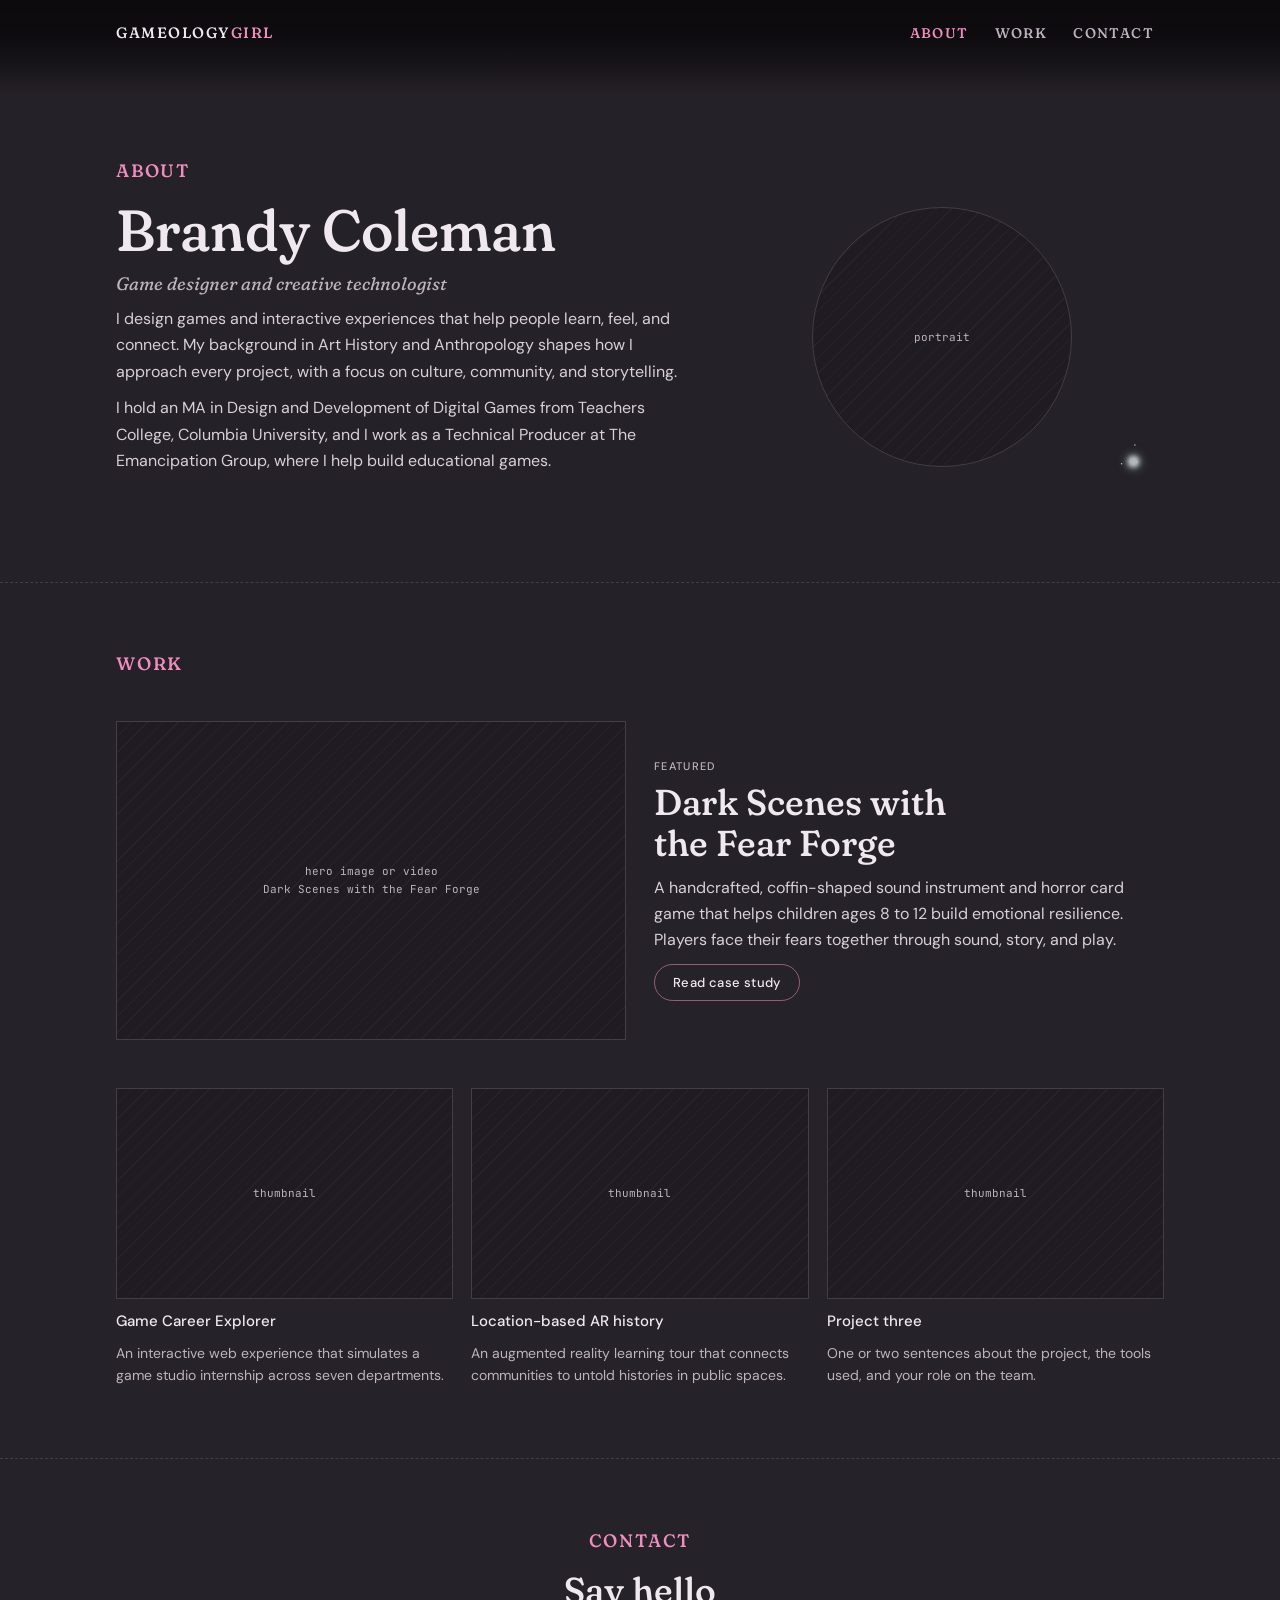
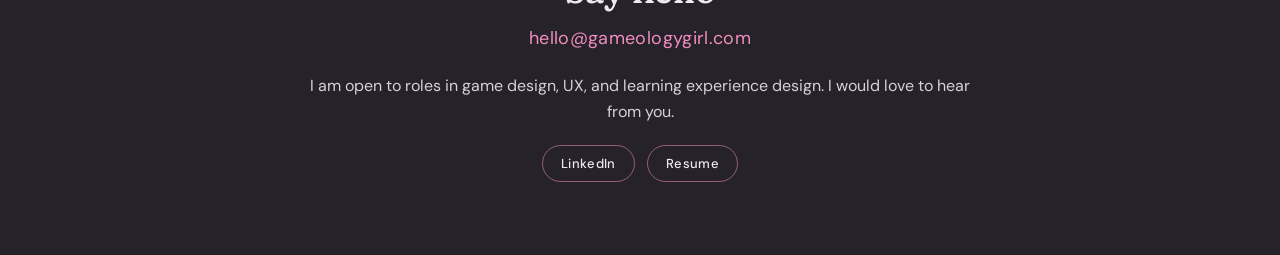
==== index.html @ 35baee1d "Initial commit" ====
<!doctype html> <!-- Tells the browser this is a modern web page. Always keep this as the very first line. -->
<html lang="en"> <!-- The start of the whole page. lang="en" says the page is in English. -->
<head> <!-- The head holds behind-the-scenes info. Nothing in here shows on the page itself. -->
  <meta charset="utf-8"> <!-- Lets the page show every kind of letter and symbol correctly. -->
  <meta name="viewport" content="width=device-width, initial-scale=1, viewport-fit=cover"> <!-- Makes the page fit phone screens instead of looking tiny. -->
  <title>portfolio version 1_9_27_26</title> <!-- The name shown on the browser tab. Change the words between the tags to rename it. -->
  <link rel="preconnect" href="https://fonts.googleapis.com"> <!-- Says hello to Google Fonts early so the fonts load faster. -->
  <link rel="preconnect" href="https://fonts.gstatic.com" crossorigin> <!-- Same idea, for the server that sends the actual font files. -->
  <link rel="stylesheet" href="https://fonts.googleapis.com/css2?family=Fraunces:ital,opsz,wght,SOFT@0,9..144,500,100;1,9..144,400,100&family=DM+Sans:opsz,wght@9..40,400;9..40,500&family=JetBrains+Mono:wght@400&display=swap"> <!-- Loads our three fonts: Fraunces (fancy serif), DM Sans (body text), JetBrains Mono (placeholder labels only). -->
  <link rel="stylesheet" href="style.css"> <!-- Loads our style file. style.css decides colors, sizes, and layout. -->
</head> <!-- End of the behind-the-scenes part. -->
<body> <!-- Everything inside body is what visitors actually see. -->

  <!-- ===================== BACKGROUND LAYERS ===================== -->
  <div id="background-color-layer" aria-hidden="true"></div> <!-- A full-screen color layer behind everything. script.js fades its color as you scroll. aria-hidden means screen readers skip it. -->
  <canvas id="sparkle-canvas" aria-hidden="true"></canvas> <!-- A see-through drawing board on top of the page. script.js draws the sparkles and fireworks here. -->

  <!-- ===================== HEADER (top bar) ===================== -->
  <header> <!-- The floating header at the top of the screen. -->
    <div class="header-inner"> <!-- A box that keeps the header lined up with the rest of the page. -->
      <div class="logo">GAMEOLOGY<span class="logo-pink">GIRL</span></div> <!-- The logo. The span around GIRL lets us color just that word pink. -->
      <nav aria-label="Sections"> <!-- nav means "navigation." aria-label tells screen readers what this menu is for. -->
        <ol class="menu"> <!-- ol is a list. Each li below is one menu item. -->
          <li><button data-go="0" aria-current="true">About</button></li> <!-- data-go="0" means "glide to section number 0" (the first section). -->
          <li><button data-go="1">Work</button></li> <!-- data-go="1" means the second section. Computers count from 0! -->
          <li><button data-go="2">Contact</button></li> <!-- data-go="2" means the third section. -->
        </ol> <!-- End of the menu list. -->
      </nav> <!-- End of the navigation. -->
    </div> <!-- End of header-inner. -->
  </header> <!-- End of the header. -->

  <!-- ===================== MAIN PAGE CONTENT ===================== -->
  <main id="stage"> <!-- main holds all the sections. id="stage" lets script.js find it, because the ball lives in here too. -->

    <!-- ---------- SECTION 1: ABOUT ---------- -->
    <section class="section" id="about"> <!-- Every section uses class="section" so script.js can count them. -->
      <div class="section-inner"> <!-- Keeps the content from getting too wide on big screens. -->
        <span class="section-title">About</span> <!-- The small pink title at the top of the section. -->
        <div class="two-columns"> <!-- Puts the text on the left and the portrait on the right. -->
          <div class="stack"> <!-- A stack puts things on top of each other with even spacing. -->
            <h1>Brandy Coleman</h1> <!-- h1 is the biggest, most important heading. Use only one per page. -->
            <p class="subtitle">Game designer and creative technologist</p> <!-- The italic line under your name. -->
            <p class="body-text">I design games and interactive experiences that help people learn, feel, and connect. My background in Art History and Anthropology shapes how I approach every project, with a focus on culture, community, and storytelling.</p> <!-- First bio paragraph. Edit the words freely. -->
            <p class="body-text">I hold an MA in Design and Development of Digital Games from Teachers College, Columbia University, and I work as a Technical Producer at The Emancipation Group, where I help build educational games.</p> <!-- Second bio paragraph. -->
          </div> <!-- End of the text stack. -->
          <div class="placeholder portrait">portrait</div> <!-- A gray stand-in for your photo. Later, swap this whole line for: <img class="portrait" src="your-photo.jpg" alt="Brandy Coleman"> -->
        </div> <!-- End of two-columns. -->
      </div> <!-- End of section-inner. -->
    </section> <!-- End of the About section. -->

    <!-- ---------- SECTION 2: WORK ---------- -->
    <section class="section" id="work"> <!-- The Work section. -->
      <div class="section-inner roomy"> <!-- "roomy" adds extra space between the parts of this section. -->
        <span class="section-title">Work</span> <!-- Section title. -->
        <div class="two-columns equal"> <!-- "equal" makes both columns the same width. -->
          <button class="placeholder thumbnail featured-image" data-open="dsff" aria-label="Open Dark Scenes with the Fear Forge case study"> <!-- The big featured image. data-open="dsff" tells script.js which case study to open when clicked. -->
            <span class="placeholder-label">hero image or video<br>Dark Scenes with the Fear Forge</span> <!-- Gray placeholder words. <br> means "new line." -->
            <span class="preview-label">preview loop playing</span> <!-- This little label only shows while you hover. -->
          </button> <!-- End of the featured image button. -->
          <div class="stack"> <!-- The text next to the featured image. -->
            <span class="small-label">Featured</span> <!-- Tiny label above the project name. -->
            <h2>Dark Scenes with the Fear Forge</h2> <!-- h2 is the second-biggest heading. -->
            <p class="body-text">A handcrafted, coffin-shaped sound instrument and horror card game that helps children ages 8 to 12 build emotional resilience. Players face their fears together through sound, story, and play.</p> <!-- Short project description. -->
            <button class="glow-button" data-open="dsff">Read case study</button> <!-- A glowing pill button. It also opens the DSFF case study. -->
          </div> <!-- End of the featured text. -->
        </div> <!-- End of the featured row. -->

        <div class="project-grid"> <!-- The grid of smaller project cards. It makes as many columns as fit the screen. -->
          <div class="stack project-card" data-open="career-explorer" tabindex="0" role="button" aria-label="Open Game Career Explorer case study"> <!-- One project card. tabindex="0" lets keyboard users reach it with the Tab key. -->
            <div class="placeholder thumbnail"> <!-- The card's thumbnail picture area. -->
              <span class="placeholder-label">thumbnail</span> <!-- Placeholder word. -->
              <span class="preview-label">preview loop playing</span> <!-- Shows on hover. -->
            </div> <!-- End of thumbnail. -->
            <b class="project-name">Game Career Explorer</b> <!-- The project name. -->
            <p class="body-text small">An interactive web experience that simulates a game studio internship across seven departments.</p> <!-- One-line description. -->
          </div> <!-- End of card 1. -->

          <div class="stack project-card" data-open="ar-history" tabindex="0" role="button" aria-label="Open Location-based AR history case study"> <!-- Project card 2. -->
            <div class="placeholder thumbnail"> <!-- Thumbnail area. -->
              <span class="placeholder-label">thumbnail</span> <!-- Placeholder word. -->
              <span class="preview-label">preview loop playing</span> <!-- Shows on hover. -->
            </div> <!-- End of thumbnail. -->
            <b class="project-name">Location-based AR history</b> <!-- Project name. -->
            <p class="body-text small">An augmented reality learning tour that connects communities to untold histories in public spaces.</p> <!-- Description. -->
          </div> <!-- End of card 2. -->

          <div class="stack project-card" data-open="project-three" tabindex="0" role="button" aria-label="Open Project three case study"> <!-- Project card 3. To add a 4th card, copy this whole block and paste it below. -->
            <div class="placeholder thumbnail"> <!-- Thumbnail area. -->
              <span class="placeholder-label">thumbnail</span> <!-- Placeholder word. -->
              <span class="preview-label">preview loop playing</span> <!-- Shows on hover. -->
            </div> <!-- End of thumbnail. -->
            <b class="project-name">Project three</b> <!-- Project name. -->
            <p class="body-text small">One or two sentences about the project, the tools used, and your role on the team.</p> <!-- Description. -->
          </div> <!-- End of card 3. -->
        </div> <!-- End of the project grid. -->
      </div> <!-- End of section-inner. -->
    </section> <!-- End of the Work section. -->

    <!-- ---------- SECTION 3: CONTACT ---------- -->
    <section class="section" id="contact"> <!-- The Contact section. Its content is centered (see style.css). -->
      <div class="section-inner"> <!-- Keeps the width tidy. -->
        <span class="section-title">Contact</span> <!-- Section title. -->
        <h2>Say hello</h2> <!-- Heading. -->
        <p class="email">hello@gameologygirl.com</p> <!-- Your email, written out. Clicking it selects the whole address so people can copy it. Put your real email here. -->
        <p class="body-text">I am open to roles in game design, UX, and learning experience design. I would love to hear from you.</p> <!-- Short message. -->
        <div class="button-row"> <!-- Holds the buttons side by side. -->
          <a class="glow-button" href="https://www.linkedin.com/in/gameologygirl" target="_blank" rel="noopener">LinkedIn</a> <!-- A real link to LinkedIn. target="_blank" opens it in a new tab. -->
          <a class="glow-button" href="resume.pdf" target="_blank" rel="noopener">Resume</a> <!-- Opens your resume. Put a file named resume.pdf next to this page. -->
        </div> <!-- End of button-row. -->
      </div> <!-- End of section-inner. -->
    </section> <!-- End of the Contact section. -->

    <!-- ---------- THE BALL OF LIGHT ---------- -->
    <button id="ball" aria-label="Ball of light. Touch it."> <!-- The invisible touch area around the ball. It is bigger than the light so people never quite reach it. -->
      <span class="ball-light"></span> <!-- The glowing light itself. All its looks are in style.css. -->
    </button> <!-- End of the ball. -->

  </main> <!-- End of the main content. -->

  <!-- ===================== CASE STUDY POP-UP ===================== -->
  <div id="case-study" class="case-study" role="dialog" aria-modal="true" aria-labelledby="case-title" hidden> <!-- The full-screen pop-up. "hidden" keeps it invisible until a project is clicked. script.js fills in the words. -->
    <div class="case-study-panel" id="case-study-panel"> <!-- The dark panel that slides up. -->
      <div class="case-study-top"> <!-- The top strip that stays put while you scroll. -->
        <span class="case-study-kicker">Case study</span> <!-- Small pink label. -->
        <button class="close-button" id="close-button" aria-label="Close case study">Close <span aria-hidden="true">✕</span></button> <!-- Closes the pop-up. The ✕ is just decoration. -->
      </div> <!-- End of the top strip. -->
      <div class="case-study-body"> <!-- Everything below the top strip. -->
        <section class="placard"> <!-- The "museum placard": a big image with a wall label beside it. -->
          <div class="placeholder placard-media" id="case-media">hero image or video</div> <!-- The big image area. -->
          <div class="wall-label"> <!-- The wall label with the pink line down its side. -->
            <h2 class="wall-label-title" id="case-title"></h2> <!-- Project title (filled in by script.js). -->
            <p class="wall-label-credit" id="case-credit"></p> <!-- "Brandy Coleman, year" (filled in by script.js). -->
            <p class="wall-label-line" id="case-materials"></p> <!-- Materials or tools. -->
            <p class="wall-label-line soft" id="case-role"></p> <!-- Your role. -->
            <p class="wall-label-note" id="case-note"></p> <!-- One-sentence description. -->
          </div> <!-- End of the wall label. -->
        </section> <!-- End of the placard. -->
        <section class="story" id="case-story"></section> <!-- The story sections (Overview, Process, and so on) get added here by script.js. -->
        <div class="case-study-footer"> <!-- Bottom row of the pop-up. -->
          <button class="glow-button" id="next-button">Next project</button> <!-- Shows the next project without closing. -->
        </div> <!-- End of the footer. -->
      </div> <!-- End of case-study-body. -->
    </div> <!-- End of the panel. -->
  </div> <!-- End of the pop-up. -->

  <script src="script.js"></script> <!-- Loads script.js, which makes everything move. It goes last so the page is ready first. -->
</body> <!-- End of the visible page. -->
</html> <!-- End of the whole page. -->
---- style.css ----
/* =====================================================================
   GAMEOLOGYGIRL PORTFOLIO — style.css
   This file decides how everything LOOKS: colors, sizes, spacing, and motion.
   Anything between a slash-star and a star-slash is a note for people. The browser skips it.
   How a rule works:   .thing { property: value; }
   ".thing" picks which part of the page to style. Each property changes one look.
   ===================================================================== */


/* ---------------------------------------------------------------------
   1. EASY SETTINGS (change colors and fonts here, everywhere updates)
   --------------------------------------------------------------------- */
:root {                                         /* :root means "the whole page." Settings made here can be used anywhere. */
  color-scheme: dark;                           /* Tells the browser our page is dark, so scrollbars and form parts match. */
  --text: #EFE9EF;                              /* Main text color (soft white). */
  --text-soft: #BDB3BF;                         /* Quieter text color, for labels and small notes. */
  --text-body: #D8CFD9;                         /* Paragraph text color. */
  --line: #443C48;                              /* Color of thin borders and divider lines. */
  --card: #1F1B22;                              /* Background color for placeholder boxes. */
  --page: #26222A;                              /* Page background (the top of the page). */
  --pink: #F08DBE;                              /* Our accent pink. Change this to change every pink thing. */
  --pink-faint: rgba(240, 141, 190, 0.55);      /* A see-through pink for resting button outlines. */
  --font-sans: 'DM Sans', system-ui, sans-serif;            /* Body font. The fonts after the comma are backups. */
  --font-serif: 'Fraunces', Georgia, serif;                 /* Fancy font for names, titles, and the menu. */
  --font-mono: 'JetBrains Mono', ui-monospace, monospace;   /* Typewriter font, only for gray placeholder labels. */
  --ball-core: #F2FEFF;                         /* Ball's center color when calm. */
  --ball-glow: rgba(159, 243, 255, 0.5);        /* Ball's inner glow when calm (soft cyan). */
  --ball-glow-outer: rgba(159, 243, 255, 0.2);  /* Ball's outer glow when calm. */
  --shake-size: 3px;                            /* How far the ball wiggles when it shakes. */
  --flicker-speed: 2.2s;                        /* How long one flicker takes. Smaller number = faster. */
  --pulse-speed: 1.6s;                          /* How long one glow pulse takes. Smaller number = faster. */
}


/* ---------------------------------------------------------------------
   2. BASICS
   --------------------------------------------------------------------- */
* {                                             /* * means "every element on the page." */
  box-sizing: border-box;                       /* Makes widths include padding and borders, which is much easier to plan. */
}

body {                                          /* The visible page. */
  margin: 0;                                    /* Removes the browser's default gap around the page. */
  background: var(--page);                      /* Uses the page color from Easy Settings. var(--name) means "use that setting." */
  color: var(--text);                           /* Default text color. */
  font-family: var(--font-sans);                /* Default font. */
  font-size: 16px;                              /* Default text size. */
  line-height: 1.6;                             /* Space between lines of text. 1.6 means 1.6 times the text size. */
}

html.no-scroll {                                /* script.js adds "no-scroll" while a case study is open. */
  overflow: hidden;                             /* Stops the page behind the pop-up from scrolling. */
}


/* ---------------------------------------------------------------------
   3. BACKGROUND LAYERS
   --------------------------------------------------------------------- */
#background-color-layer {                       /* # picks an element by its id. This is the fading color layer. */
  position: fixed;                              /* "fixed" means it stays still while the page scrolls. */
  inset: 0;                                     /* Stretches it to all four edges of the screen. */
  z-index: 0;                                   /* z-index is stacking order. 0 is the bottom layer. */
  background: #26222A;                          /* Starting color. script.js changes this as you scroll. */
}

#sparkle-canvas {                               /* The drawing board for sparkles and fireworks. */
  position: fixed;                              /* Stays still on screen. */
  inset: 0;                                     /* Covers the whole screen. */
  width: 100%;                                  /* Full width. */
  height: 100%;                                 /* Full height. */
  z-index: 15;                                  /* Sits above the page content so sparkles show on top. */
  pointer-events: none;                         /* Lets clicks pass right through it, like it is not there. */
}


/* ---------------------------------------------------------------------
   4. HEADER
   --------------------------------------------------------------------- */
header {                                        /* The floating header. */
  position: fixed;                              /* Stays at the top while you scroll. */
  left: 0;                                      /* Touches the left edge. */
  right: 0;                                     /* Touches the right edge. */
  top: 0;                                       /* Touches the top edge. */
  padding-top: env(safe-area-inset-top, 0px);   /* Leaves room for a phone's notch, if there is one. */
  z-index: 30;                                  /* Sits above almost everything. */
  pointer-events: none;                         /* The fade area itself ignores clicks... */
  background: linear-gradient(                  /* ...and this paints the dark fade at the top of the screen. */
    to bottom,                                  /* The fade goes from top to bottom. */
    rgba(12, 10, 13, 1) 0%,                     /* Fully dark at the very top. */
    rgba(12, 10, 13, 0.92) 38%,                 /* Still mostly dark a bit lower. */
    rgba(12, 10, 13, 0.55) 68%,                 /* Half see-through. */
    rgba(12, 10, 13, 0) 100%                    /* Fully clear at the bottom of the header. */
  );                                            /* End of the fade. */
}

.header-inner {                                 /* A . picks elements by class. This box lines up the logo and menu. */
  max-width: 1080px;                            /* Never wider than 1080 pixels. */
  margin: 0 auto;                               /* "auto" on the sides centers the box. */
  padding: 18px 16px 46px;                      /* Inner space: 18 top, 16 left and right, 46 bottom (room for the fade). */
  display: flex;                                /* flex lines things up in a row. */
  align-items: center;                          /* Centers them up and down. */
  gap: 20px;                                    /* Space between the logo and the menu. */
}

.header-inner > * {                             /* "> *" means every direct child, so the logo and the menu. */
  pointer-events: auto;                         /* Turns clicking back on for the logo and menu. */
}

.logo {                                         /* The GAMEOLOGYGIRL logo. */
  font-family: var(--font-serif);               /* Fancy font. */
  font-weight: 500;                             /* Medium thickness. */
  font-variation-settings: 'SOFT' 100;          /* Makes Fraunces extra soft and round. */
  font-size: 15px;                              /* Logo size. */
  letter-spacing: 0.1em;                        /* Spreads the letters apart a little. */
  white-space: nowrap;                          /* Keeps the logo on one line. */
}

.logo-pink {                                    /* The word GIRL. */
  color: var(--pink);                           /* Makes it pink. */
}

nav {                                           /* The menu area. */
  flex: 1;                                      /* Takes up the leftover space in the header row. */
  overflow-x: auto;                             /* On tiny screens you can swipe the menu sideways. */
  scrollbar-width: none;                        /* Hides that sideways scrollbar (Firefox). */
}

nav::-webkit-scrollbar {                        /* The scrollbar in Chrome and Safari. */
  display: none;                                /* Hides it there too. */
}

.menu {                                         /* The list of menu buttons. */
  display: flex;                                /* Puts the buttons in a row. */
  gap: 6px;                                     /* Space between buttons. */
  justify-content: flex-end;                    /* Pushes them to the right side. */
  list-style: none;                             /* Removes the 1, 2, 3 numbers a list normally shows. */
  margin: 0;                                    /* No extra outside space. */
  padding: 0;                                   /* No extra inside space. */
  min-width: max-content;                       /* Never squishes the words smaller than they need. */
}

.menu button {                                  /* Each menu button. */
  font: 500 14px/1 var(--font-serif);           /* Shortcut: weight 500, size 14px, line height 1, fancy font. */
  font-variation-settings: 'SOFT' 100;          /* Soft and round letters. */
  letter-spacing: 0.1em;                        /* Spreads the letters a little. */
  text-transform: uppercase;                    /* Shows the words in ALL CAPS. */
  color: var(--text-soft);                      /* Quiet color when not selected. */
  background: none;                             /* No box behind the word. */
  border: 0;                                    /* No outline. */
  padding: 8px 10px;                            /* Makes the clickable area a little bigger. */
  cursor: pointer;                              /* Shows the pointing hand on hover. */
}

.menu button:hover {                            /* :hover means "while the mouse is over it." */
  color: var(--text);                           /* Brightens the word. */
}

.menu button[aria-current="true"] {             /* The menu item for the section you are looking at (script.js sets this). */
  color: var(--pink);                           /* Turns it pink. */
}

.menu button:focus-visible,                     /* :focus-visible means "selected with the keyboard." */
#ball:focus-visible {                           /* Same for the ball. */
  outline: 2px solid var(--text);               /* Draws a ring so keyboard users can see where they are. */
  outline-offset: 3px;                          /* Leaves a small gap between the ring and the item. */
}


/* ---------------------------------------------------------------------
   5. SECTIONS AND TEXT
   --------------------------------------------------------------------- */
main {                                          /* The main content area. */
  position: relative;                           /* Lets the ball be positioned inside it. */
  z-index: 1;                                   /* Sits above the background color layer. */
  overflow-x: clip;                             /* Hides the ball when it flies off the side, so no sideways scrolling. */
}

.section {                                      /* Every section (About, Work, Contact). */
  min-height: 88vh;                             /* At least 88% of the screen tall. vh means "screen height." */
  padding-block: 72px;                          /* Space above and below the content. */
  display: flex;                                /* Lets us center the content up and down. */
  align-items: center;                          /* Centers it up and down. */
  border-bottom: 1px dashed var(--line);        /* A thin dashed line between sections. */
}

#about {                                        /* The About section only. */
  min-height: 0;                                /* No minimum height, it is only as tall as its content. */
  align-items: flex-start;                      /* Content starts at the top instead of the middle. */
  padding-top: clamp(128px, 18vh, 176px);       /* Top space: 18% of screen height, never less than 128 or more than 176 pixels. */
  padding-bottom: clamp(72px, 12vh, 120px);     /* Bottom space, same idea. */
}

#contact {                                      /* The Contact section only. */
  min-height: 44vh;                             /* Shorter than the others. */
  padding-block: 36px;                          /* Less space above and below. */
  border-bottom: 0;                             /* No dashed line, since it is the last section. */
}

#contact .section-inner {                       /* The content box inside Contact. */
  justify-items: center;                        /* Centers everything left to right. */
  text-align: center;                           /* Centers the text lines too. */
}

#contact .body-text {                           /* The paragraph inside Contact. */
  margin-inline: auto;                          /* Centers the paragraph block. */
}

#contact .button-row {                          /* The buttons inside Contact. */
  justify-content: center;                      /* Centers the buttons. */
}

.section-inner {                                /* The content box inside every section. */
  width: 100%;                                  /* Fills the width... */
  max-width: 1080px;                            /* ...but never wider than 1080 pixels. */
  margin: 0 auto;                               /* Centers it. */
  padding: 0 16px;                              /* Keeps content off the screen edges on phones. */
  display: grid;                                /* grid stacks things in rows with even gaps. */
  gap: 20px;                                    /* Space between each thing. */
}

.section-inner.roomy {                          /* Work section's content box. */
  gap: 48px;                                    /* Extra space between the featured project and the grid. */
}

.section-title {                                /* The pink ABOUT, WORK, CONTACT titles. */
  font: 500 18px/1 var(--font-serif);           /* Medium weight, 18px, fancy font. */
  font-variation-settings: 'SOFT' 100;          /* Soft letters. */
  letter-spacing: 0.1em;                        /* Spread out. */
  text-transform: uppercase;                    /* ALL CAPS. */
  color: var(--pink);                           /* Pink. */
}

.small-label {                                  /* Tiny labels like FEATURED. */
  font: 500 11px/1 var(--font-sans);            /* Small and medium weight. */
  letter-spacing: 0.12em;                       /* Spread out. */
  text-transform: uppercase;                    /* ALL CAPS. */
  color: var(--text-soft);                      /* Quiet color. */
}

h1,                                             /* The biggest heading... */
h2 {                                            /* ...and the second-biggest share these looks. */
  margin: 0;                                    /* Removes extra space the browser adds. */
  font-family: var(--font-serif);               /* Fancy font. */
  font-weight: 500;                             /* Medium thickness. */
  font-variation-settings: 'SOFT' 100;          /* Soft letters. */
  text-wrap: balance;                           /* Makes multi-line headings break into even lines. */
}

h1 {                                            /* Your name. */
  font-size: clamp(34px, 6vw, 58px);            /* Grows with the screen width, between 34 and 58 pixels. vw means "screen width." */
  line-height: 1.05;                            /* Tight lines for a big heading. */
}

h2 {                                            /* Headings like "Say hello." */
  font-size: clamp(26px, 4vw, 36px);            /* Between 26 and 36 pixels. */
  line-height: 1.15;                            /* Tight lines. */
}

.subtitle {                                     /* "Game designer and creative technologist." */
  margin: 0;                                    /* No extra space. */
  font: italic 400 18px/1.4 var(--font-serif);  /* Italic, regular weight, 18px, fancy font. */
  font-variation-settings: 'SOFT' 100;          /* Soft letters. */
  color: var(--text-soft);                      /* Quiet color. */
}

.body-text {                                    /* Regular paragraphs. */
  margin: 0;                                    /* No extra space. */
  font-size: 16px;                              /* Normal size. */
  line-height: 1.65;                            /* Comfy line spacing. */
  color: var(--text-body);                      /* Paragraph color. */
  max-width: 60ch;                              /* Lines stop at about 60 letters wide, which is easy to read. */
}

.body-text.small {                              /* Smaller paragraphs, like on project cards. */
  font-size: 14px;                              /* A little smaller. */
  line-height: 1.55;                            /* Slightly tighter lines. */
  color: var(--text-soft);                      /* Quieter color. */
}

.email {                                        /* Your email address in Contact. */
  margin: -8px 0 0;                             /* Pulls it up a little closer to "Say hello." */
  font-size: 18px;                              /* Larger so it is easy to read. */
  letter-spacing: 0.02em;                       /* A tiny bit of space between letters. */
  color: var(--pink);                           /* Pink. */
  user-select: all;                             /* One click selects the whole address for copying. */
}


/* ---------------------------------------------------------------------
   6. LAYOUT HELPERS
   --------------------------------------------------------------------- */
.two-columns {                                  /* Two side-by-side columns. */
  display: grid;                                /* Uses a grid. */
  grid-template-columns: minmax(0, 1.3fr) minmax(0, 1fr);   /* Left column is 1.3 parts, right column is 1 part. */
  gap: 28px;                                    /* Space between the columns. */
  align-items: center;                          /* Lines the columns up in the middle. */
}

.two-columns.equal {                            /* Two columns of the same size. */
  grid-template-columns: minmax(0, 1fr) minmax(0, 1fr);     /* 1 part and 1 part. */
}

.stack {                                        /* Things stacked on top of each other. */
  display: grid;                                /* Uses a grid. */
  gap: 10px;                                    /* Space between them. */
  align-content: start;                         /* Starts at the top instead of stretching. */
}

.project-grid {                                 /* The grid of project cards. */
  display: grid;                                /* Uses a grid. */
  grid-template-columns: repeat(auto-fit, minmax(min(220px, 100%), 1fr));   /* Fits as many 220px-wide cards per row as it can. */
  gap: 18px;                                    /* Space between cards. */
}

.button-row {                                   /* A row of buttons. */
  display: flex;                                /* In a row. */
  flex-wrap: wrap;                              /* Moves to a new line if there is no room. */
  gap: 12px;                                    /* Space between buttons. */
}


/* ---------------------------------------------------------------------
   7. PLACEHOLDERS (gray boxes that stand in for real images)
   --------------------------------------------------------------------- */
.placeholder {                                  /* Any gray stand-in box. */
  background:                                   /* Two layers of background... */
    repeating-linear-gradient(135deg, transparent 0 10px, rgba(240, 141, 190, 0.05) 10px 11px),   /* ...faint pink diagonal stripes... */
    var(--card);                                /* ...on top of the card color. */
  border: 1px solid var(--line);                /* Thin border. */
  display: flex;                                /* Lets us center the label. */
  align-items: center;                          /* Centers it up and down. */
  justify-content: center;                      /* Centers it left and right. */
  font: 400 11px/1.4 var(--font-mono);          /* Small typewriter font for the label. */
  color: var(--text-soft);                      /* Quiet color. */
  text-align: center;                           /* Centers multi-line labels. */
  padding: 10px;                                /* Inner space. */
}

.portrait {                                     /* Your round portrait. */
  aspect-ratio: 1 / 1;                          /* Always a perfect square... */
  border-radius: 50%;                           /* ...rounded into a circle. */
  width: 100%;                                  /* Fills its column... */
  max-width: 260px;                             /* ...up to 260 pixels. */
  justify-self: center;                         /* Centered in its column. */
  object-fit: cover;                            /* When you add a real photo, it fills the circle without stretching. */
}

.featured-image {                               /* The big DSFF image in Work. */
  aspect-ratio: 16 / 10;                        /* Wide rectangle shape. */
}


/* ---------------------------------------------------------------------
   8. BUTTONS
   --------------------------------------------------------------------- */
.glow-button {                                  /* The glowing pill buttons. */
  justify-self: start;                          /* Does not stretch full width. */
  display: inline-block;                        /* Lets links (a tags) look like buttons too. */
  font: 500 13px/1 var(--font-sans);            /* Medium weight, 13px. */
  letter-spacing: 0.03em;                       /* Tiny letter spacing. */
  color: var(--text);                           /* Text color. */
  text-decoration: none;                        /* Removes the underline links normally have. */
  background: transparent;                      /* See-through inside. */
  border: 1px solid var(--pink-faint);          /* Soft pink outline. */
  border-radius: 999px;                         /* A huge number makes perfectly round pill ends. */
  padding: 11px 18px;                           /* Inner space: 11 top and bottom, 18 sides. */
  cursor: pointer;                              /* Pointing hand on hover. */
  transition: border-color 0.3s ease, box-shadow 0.3s ease, color 0.3s ease;   /* Changes fade in over 0.3 seconds instead of snapping. */
}

.glow-button:hover,                             /* When the mouse is over it... */
.glow-button:focus-visible {                    /* ...or the keyboard selects it: */
  border-color: var(--pink);                    /* Brighter pink outline. */
  color: #fff;                                  /* Bright white text. */
  box-shadow:                                   /* Glow made of three soft shadows: */
    0 0 10px rgba(240, 141, 190, 0.45),         /* a close pink glow, */
    0 0 22px rgba(240, 141, 190, 0.2),          /* a wider faint glow, */
    inset 0 0 8px rgba(240, 141, 190, 0.2);     /* and a glow on the inside. */
  outline: none;                                /* The glow already shows focus, so we hide the default ring. */
}


/* ---------------------------------------------------------------------
   9. PROJECT CARDS AND HOVER PREVIEWS
   --------------------------------------------------------------------- */
button.placeholder {                            /* Placeholders that are also buttons (the featured image). */
  font: inherit;                                /* Uses the same font as everything around it. */
  font-family: var(--font-mono);                /* Keeps the typewriter label font. */
  font-size: 11px;                              /* Small label. */
  color: var(--text-soft);                      /* Quiet color. */
  cursor: pointer;                              /* Pointing hand. */
  width: 100%;                                  /* Fills its column. */
}

.thumbnail {                                    /* Any thumbnail picture area. */
  position: relative;                           /* Lets the hover label sit inside it. */
  overflow: hidden;                             /* Hides the shimmer when it slides past the edges. */
  aspect-ratio: 16 / 10;                        /* Every thumbnail is the same wide shape. */
  width: 100%;                                  /* Fills its card. */
  transition: border-color 0.3s ease;           /* Border color fades in. */
}

.thumbnail .preview-label {                     /* The "preview loop playing" label. */
  position: absolute;                           /* Placed on top of the thumbnail... */
  left: 10px;                                   /* ...10 pixels from the left... */
  bottom: 10px;                                 /* ...and 10 pixels from the bottom. */
  font: 400 10px/1 var(--font-mono);            /* Tiny typewriter font. */
  color: var(--pink);                           /* Pink. */
  opacity: 0;                                   /* Invisible until hover. */
  transition: opacity 0.3s;                     /* Fades in. */
}

.thumbnail::after {                             /* ::after makes an extra invisible layer. We use it for the shimmer. */
  content: '';                                  /* Needed for ::after to exist. Empty on purpose. */
  position: absolute;                           /* Sits on top of the thumbnail. */
  inset: 0;                                     /* Covers the whole thumbnail. */
  opacity: 0;                                   /* Hidden until hover. */
  transition: opacity 0.4s;                     /* Fades in. */
  background: linear-gradient(100deg, transparent 30%, rgba(240, 141, 190, 0.1) 45%, rgba(159, 243, 255, 0.08) 55%, transparent 70%);   /* A soft pink and cyan streak. */
  background-size: 250% 100%;                   /* Makes the streak wide so it can slide across. */
}

.project-card {                                 /* A clickable project card. */
  cursor: pointer;                              /* Pointing hand. */
}

.project-name {                                 /* The project name on a card. */
  font-weight: 500;                             /* Medium thickness. */
  font-size: 15px;                              /* Size. */
  transition: color 0.3s;                       /* Color change fades in. */
}

.project-card:hover .thumbnail,                 /* When you hover a card, its thumbnail... */
.project-card:focus-visible .thumbnail,         /* ...or select it with the keyboard... */
button.thumbnail:hover,                         /* ...or hover the featured image... */
button.thumbnail:focus-visible {                /* ...or keyboard-select it: */
  border-color: var(--pink);                    /* the border turns pink. */
}

.project-card:hover .thumbnail::after,          /* Same four cases... */
.project-card:focus-visible .thumbnail::after,
button.thumbnail:hover::after,
button.thumbnail:focus-visible::after {
  opacity: 1;                                   /* ...show the shimmer... */
  animation: shimmer 2.4s linear infinite;      /* ...and slide it across forever (2.4 seconds per pass). */
}

.project-card:hover .preview-label,             /* Same four cases... */
.project-card:focus-visible .preview-label,
button.thumbnail:hover .preview-label,
button.thumbnail:focus-visible .preview-label {
  opacity: 1;                                   /* ...show the "preview loop playing" label. */
}

.project-card:hover .project-name {             /* When you hover a card... */
  color: var(--pink);                           /* ...its name turns pink. */
}

.project-card:focus-visible,                    /* Keyboard focus on a card... */
button.thumbnail:focus-visible {                /* ...or the featured image: */
  outline: 2px solid var(--pink);               /* a pink ring... */
  outline-offset: 4px;                          /* ...with a small gap. */
}

@keyframes shimmer {                            /* @keyframes describes an animation step by step. */
  from { background-position: 120% 0; }         /* The streak starts off to the right... */
  to   { background-position: -20% 0; }         /* ...and slides off to the left. */
}


/* ---------------------------------------------------------------------
   10. CASE STUDY POP-UP
   --------------------------------------------------------------------- */
.case-study {                                   /* The dark see-through cover behind the panel. */
  position: fixed;                              /* Stays still on screen. */
  inset: 0;                                     /* Covers the whole screen. */
  z-index: 60;                                  /* On top of everything, including the header. */
  background: rgba(8, 7, 10, 0.72);             /* Dark, but you can faintly see the page behind. */
  display: flex;                                /* Lets us place the panel. */
  justify-content: center;                      /* Centers the panel left to right. */
  align-items: flex-end;                        /* Sits the panel at the bottom of the screen. */
  padding-top: env(safe-area-inset-top, 0px);   /* Room for a phone's notch. */
}

.case-study[hidden] {                           /* When the pop-up has "hidden"... */
  display: none;                                /* ...it does not show at all. */
}

.case-study-panel {                             /* The panel that slides up. */
  width: 100%;                                  /* Full width... */
  max-width: 1040px;                            /* ...up to 1040 pixels. */
  height: calc(100% - 28px);                    /* Almost full height, leaving a 28 pixel peek at the top. */
  background: #0F0D11;                          /* Very dark panel color. */
  border: 1px solid var(--line);                /* Thin border... */
  border-bottom: 0;                             /* ...except on the bottom. */
  border-radius: 14px 14px 0 0;                 /* Rounded top corners only. */
  overflow: auto;                               /* The panel scrolls on its own. */
  overscroll-behavior: contain;                 /* Scrolling the panel never scrolls the page behind it. */
  transform: translateY(40px);                  /* Starts 40 pixels lower... */
  opacity: 0;                                   /* ...and invisible. */
  transition: transform 0.5s cubic-bezier(0.2, 0.8, 0.3, 1), opacity 0.4s ease;   /* Then glides up and fades in. */
}

.case-study.open .case-study-panel {            /* When script.js adds "open"... */
  transform: none;                              /* ...the panel moves into place... */
  opacity: 1;                                   /* ...and becomes fully visible. */
}

.case-study-top {                               /* The top strip with the Close button. */
  position: sticky;                             /* Sticks to the top while you scroll the panel. */
  top: 0;                                       /* Sticks right at the top. */
  z-index: 2;                                   /* Stays above the panel content. */
  display: flex;                                /* In a row. */
  justify-content: space-between;               /* Label on the left, Close on the right. */
  align-items: center;                          /* Lined up in the middle. */
  padding: 18px 24px;                           /* Inner space. */
  background: linear-gradient(to bottom, #0F0D11 70%, rgba(15, 13, 17, 0));   /* Fades out at the bottom so content slides under softly. */
}

.case-study-kicker {                            /* The small pink "CASE STUDY" label. */
  font: 500 12px/1 var(--font-serif);           /* Small fancy font. */
  font-variation-settings: 'SOFT' 100;          /* Soft letters. */
  letter-spacing: 0.14em;                       /* Spread out. */
  text-transform: uppercase;                    /* ALL CAPS. */
  color: var(--pink);                           /* Pink. */
}

.close-button {                                 /* The Close button. */
  font: 500 13px/1 var(--font-sans);            /* Body font, 13px. */
  color: var(--text-soft);                      /* Quiet color. */
  background: none;                             /* No box. */
  border: 0;                                    /* No outline. */
  cursor: pointer;                              /* Pointing hand. */
  padding: 8px 4px;                             /* Bigger click area. */
  display: flex;                                /* Puts "Close" and the ✕ in a row. */
  gap: 8px;                                     /* Space between them. */
  align-items: center;                          /* Lined up in the middle. */
}

.close-button:hover {                           /* Hovering Close... */
  color: var(--text);                           /* ...brightens it. */
}

.close-button:focus-visible {                   /* Keyboard focus on Close... */
  outline: 2px solid var(--pink);               /* ...shows a pink ring. */
  outline-offset: 3px;                          /* Small gap. */
}

.case-study-body {                              /* Everything under the top strip. */
  padding: 4px 28px 48px;                       /* Inner space: 4 top, 28 sides, 48 bottom. */
  display: grid;                                /* Stacks the parts. */
  gap: 44px;                                    /* Big space between the placard, the story, and the footer. */
}

.placard {                                      /* Big image plus wall label. */
  display: grid;                                /* Uses a grid. */
  grid-template-columns: minmax(0, 460px) minmax(0, 300px);   /* Image column up to 460px, label column up to 300px. */
  gap: 36px;                                    /* Space between them. */
  align-items: end;                             /* Lines up the bottoms, like a label hung low beside a painting. */
  justify-content: start;                       /* Keeps both on the left, lined up with the story below. */
}

.placard-media {                                /* The big image area. */
  aspect-ratio: 16 / 10;                        /* Wide rectangle. */
  width: 100%;                                  /* Fills its column. */
}

.wall-label {                                   /* The museum-style wall label. */
  border-left: 2px solid var(--pink);           /* Pink line down the left side. */
  padding: 6px 0 6px 18px;                      /* Space inside, mostly on the left. */
  display: grid;                                /* Stacks the lines. */
  gap: 8px;                                     /* Space between lines. */
}

.wall-label-title {                             /* The project title on the label. */
  font-size: 26px;                              /* Size. */
  line-height: 1.15;                            /* Tight lines. */
}

.wall-label-credit {                            /* "Brandy Coleman, 2026." */
  margin: 0;                                    /* No extra space. */
  font: italic 400 15px/1.4 var(--font-serif);  /* Italic fancy font. */
  font-variation-settings: 'SOFT' 100;          /* Soft letters. */
  color: var(--text-soft);                      /* Quiet color. */
}

.wall-label-line {                              /* Materials and role lines. */
  margin: 0;                                    /* No extra space. */
  font: 400 14px/1.5 var(--font-sans);          /* Body font, 14px. */
  color: var(--text-body);                      /* Paragraph color. */
}

.wall-label-line.soft {                         /* The role line. */
  color: var(--text-soft);                      /* Quieter color. */
}

.wall-label-note {                              /* The one-sentence description. */
  margin: 6px 0 0;                              /* A little space above. */
  font: 400 14px/1.6 var(--font-sans);          /* Body font. */
  color: var(--text-body);                      /* Paragraph color. */
  max-width: 40ch;                              /* About 40 letters per line. */
}

.story {                                        /* The story under the placard. */
  display: grid;                                /* Stacks the story sections. */
  gap: 44px;                                    /* Space between them. */
  max-width: 760px;                             /* Keeps the reading column comfy. */
}

.story-section {                                /* One story part, like "Process." */
  display: grid;                                /* Stacks its heading, text, and images. */
  gap: 14px;                                    /* Space between them. */
}

.story-section h3 {                             /* The story part's heading. */
  margin: 0;                                    /* No extra space. */
  font: 500 24px/1.2 var(--font-serif);         /* Fancy font, 24px. */
  font-variation-settings: 'SOFT' 100;          /* Soft letters. */
}

.story-section .placeholder {                   /* Placeholder images inside the story. */
  width: 100%;                                  /* Fill the column... */
  max-width: 720px;                             /* ...up to 720 pixels. */
}

.case-study-footer {                            /* The bottom row with "Next project." */
  display: flex;                                /* In a row. */
  justify-content: flex-end;                    /* Pushed to the right. */
  padding-top: 16px;                            /* Space above. */
  border-top: 1px solid var(--line);            /* Thin line above. */
}


/* ---------------------------------------------------------------------
   11. THE BALL OF LIGHT
   --------------------------------------------------------------------- */
#ball {                                         /* The ball's invisible touch area. */
  opacity: 0.68;                                /* Makes the light a bit see-through. */
  position: absolute;                           /* script.js moves it by changing left and top. */
  z-index: 10;                                  /* Above the content, below the header. */
  left: 0;                                      /* Starting spot (script.js changes this). */
  top: 0;                                       /* Starting spot (script.js changes this). */
  width: 64px;                                  /* Touch area width. Bigger than the light on purpose. */
  height: 64px;                                 /* Touch area height. */
  margin: -32px 0 0 -32px;                      /* Shifts it so left and top point at its center. */
  padding: 0;                                   /* No inner space. */
  border: 0;                                    /* No outline. */
  border-radius: 50%;                           /* Round touch area. */
  background: none;                             /* Invisible. */
  cursor: pointer;                              /* Pointing hand. */
  touch-action: manipulation;                   /* Makes taps on phones respond quickly. */
  mix-blend-mode: screen;                       /* Blends the light with the background so it glows. */
}

#ball.is-gone {                                 /* While the ball is exploded... */
  pointer-events: none;                         /* ...it cannot be touched. */
}

.ball-light {                                   /* The glowing light itself. */
  position: absolute;                           /* Placed inside the touch area... */
  left: 50%;                                    /* ...in the center... */
  top: 50%;                                     /* ...of it. */
  width: 11px;                                  /* Light size. */
  height: 11px;                                 /* Light size. */
  margin: -5.5px 0 0 -5.5px;                    /* Half the size, so it is truly centered. */
  border-radius: 50%;                           /* Round. */
  background: radial-gradient(circle, #fff 0 22%, var(--ball-core) 50%, rgba(255, 255, 255, 0) 100%);   /* White center fading out to clear. */
  filter: blur(1.2px);                          /* A soft blur so it has no hard edge. */
  box-shadow: 0 0 3px #fff, 0 0 6px var(--ball-core), 0 0 11px var(--ball-glow), 0 0 17px var(--ball-glow-outer);   /* Layers of glow. */
  transition: opacity 0.3s, transform 0.3s;     /* Size and see-through changes fade in. */
  animation:                                    /* Two animations play at once: */
    flicker var(--flicker-speed) ease-in-out infinite,           /* a gentle flicker, */
    glow-pulse var(--pulse-speed) ease-in-out infinite alternate; /* and a breathing glow. */
}

#ball.is-gone .ball-light {                     /* The light while exploded: */
  animation: none;                              /* stop animating, */
  opacity: 0;                                   /* turn invisible, */
  transform: scale(0.2);                        /* and shrink. */
  transition: opacity 0.08s, transform 0.08s;   /* Happens almost instantly. */
}

#ball.is-forming .ball-light {                  /* When the ball pulls itself back together... */
  animation: form 1.1s ease-out;                /* ...it grows back in over 1.1 seconds. */
}

#ball.mood-1 {                                  /* Mood 1, the first time it gets chased away: orange. */
  --pulse-speed: 1.1s;                          /* Pulses faster. */
  --ball-core: #FFA53D;                         /* Orange center. */
  --ball-glow: rgba(255, 150, 40, 0.68);        /* Orange glow. */
  --ball-glow-outer: rgba(255, 130, 30, 0.3);   /* Orange outer glow. */
  --flicker-speed: 1.1s;                        /* Flickers faster. */
  --shake-size: 5px;                            /* Shakes harder. */
}

#ball.mood-2 {                                  /* Mood 2: red. */
  --pulse-speed: 0.7s;                          /* Even faster pulse. */
  --ball-core: #FF4A2A;                         /* Red center. */
  --ball-glow: rgba(255, 70, 30, 0.75);         /* Red glow. */
  --ball-glow-outer: rgba(255, 50, 20, 0.34);   /* Red outer glow. */
  --flicker-speed: 0.6s;                        /* Faster flicker. */
  --shake-size: 7px;                            /* Bigger shake. */
}

#ball.mood-3 {                                  /* Mood 3, right before the fireworks: hot pink. */
  --pulse-speed: 0.4s;                          /* Fastest pulse. */
  --ball-core: #FF2E7A;                         /* Pink center. */
  --ball-glow: rgba(255, 40, 110, 0.82);        /* Pink glow. */
  --ball-glow-outer: rgba(255, 30, 100, 0.38);  /* Pink outer glow. */
  --flicker-speed: 0.3s;                        /* Fastest flicker. */
  --shake-size: 9px;                            /* Biggest shake. */
}

#ball.is-rising .ball-light {                   /* While it shakes and rises... */
  animation: jitter 0.045s linear infinite;     /* ...it jitters side to side very fast. */
}

#ball.is-winding-up .ball-light {               /* The split second before it zooms... */
  animation: none;                              /* ...it stops flickering... */
  transform: scale(0.7, 1.3);                   /* ...and squashes thin and tall... */
  transition: transform 0.15s;                  /* ...quickly. */
}

#ball.is-zooming .ball-light {                  /* While zooming away... */
  animation: none;                              /* ...no flicker... */
  transform: scale(1.9, 0.55);                  /* ...and it stretches long and flat... */
  transition: transform 0.12s;                  /* ...very quickly. */
}

@keyframes flicker {                            /* The gentle flicker, like a candle. */
  0%, 100% { transform: scale(1);    opacity: 1; }      /* Normal size, fully bright. */
  30%      { transform: scale(1.08); opacity: 0.88; }   /* A little bigger and dimmer. */
  55%      { transform: scale(0.95); opacity: 1; }      /* A little smaller and bright. */
  80%      { transform: scale(1.04); opacity: 0.93; }   /* Slightly bigger again. */
}

@keyframes glow-pulse {                         /* The breathing glow. */
  from { box-shadow: 0 0 3px #fff, 0 0 6px var(--ball-core), 0 0 11px var(--ball-glow), 0 0 17px var(--ball-glow-outer); }    /* Small glow... */
  to   { box-shadow: 0 0 5px #fff, 0 0 10px var(--ball-core), 0 0 17px var(--ball-glow), 0 0 26px var(--ball-glow-outer); }   /* ...bigger glow. Then it goes back. */
}

@keyframes jitter {                             /* The fast side-to-side shake. */
  0%, 100% { transform: translateX(0); }                          /* Center. */
  25%      { transform: translateX(var(--shake-size)); }          /* Right. */
  75%      { transform: translateX(calc(var(--shake-size) * -1)); }   /* Left. */
}

@keyframes form {                               /* Growing back after the fireworks. */
  0%   { transform: scale(0);   opacity: 0; }   /* Starts as nothing. */
  60%  { transform: scale(1.4); opacity: 1; }   /* Pops a little too big. */
  100% { transform: scale(1); }                 /* Settles to normal size. */
}


/* ---------------------------------------------------------------------
   12. SMALL SCREENS AND MOTION SETTINGS
   --------------------------------------------------------------------- */
@media (max-width: 720px) {                     /* Rules inside here only apply to screens 720 pixels wide or less. */
  .case-study-body { padding: 4px 18px 40px; }  /* Less side space in the pop-up. */
  .placard { grid-template-columns: 1fr; gap: 18px; }   /* Image on top, label underneath. */
}

@media (max-width: 640px) {                     /* Phones. */
  .two-columns,                                 /* Two-column rows... */
  .two-columns.equal { grid-template-columns: 1fr; }   /* ...become one column. */
  .logo { display: none; }                      /* Hide the logo so the menu fits. */
}

@media (prefers-reduced-motion: reduce) {       /* For people who set their device to "reduce motion." */
  .case-study-panel { transition: opacity 0.2s; }                 /* Pop-up just fades, no sliding. */
  .project-card:hover .thumbnail::after,
  button.thumbnail:hover::after { animation: none; }              /* No shimmer. */
  .ball-light,
  #ball.is-forming .ball-light,
  #ball.is-rising .ball-light { animation: none; }                /* The ball stays still. */
}
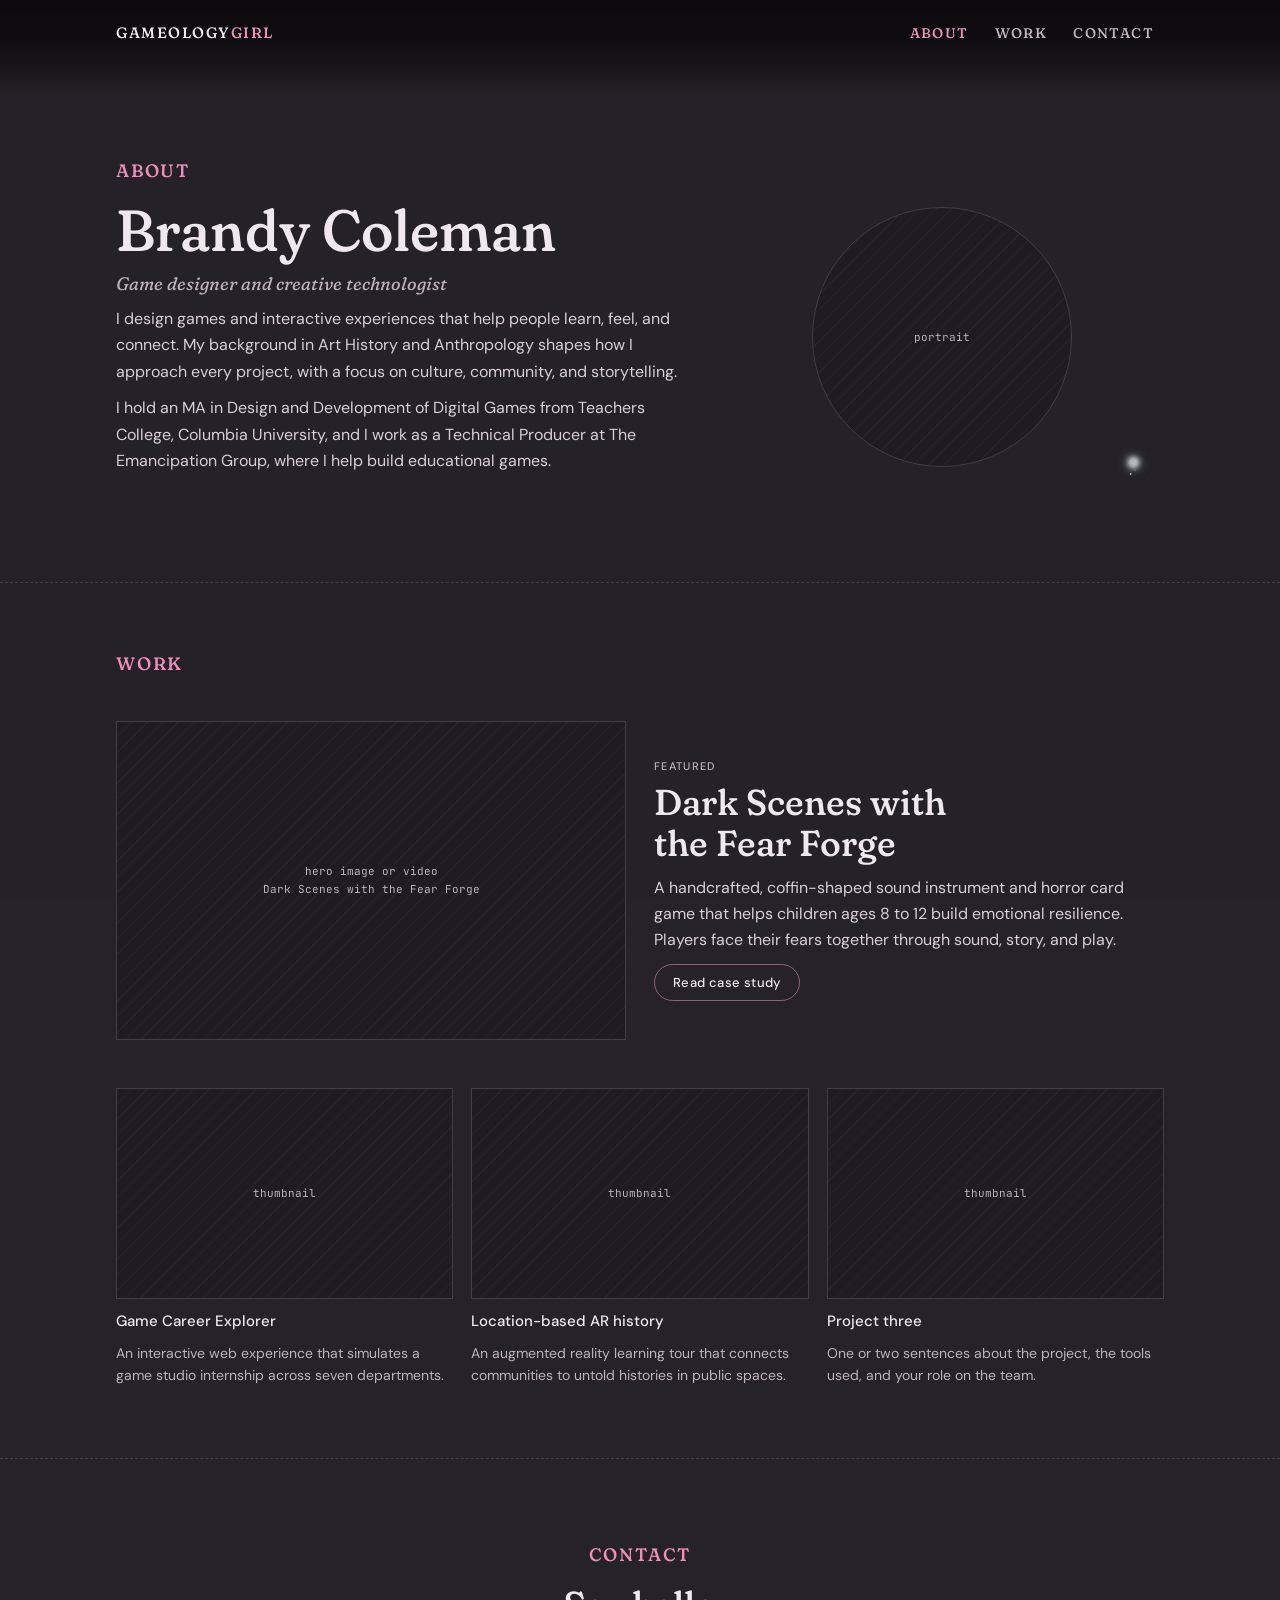
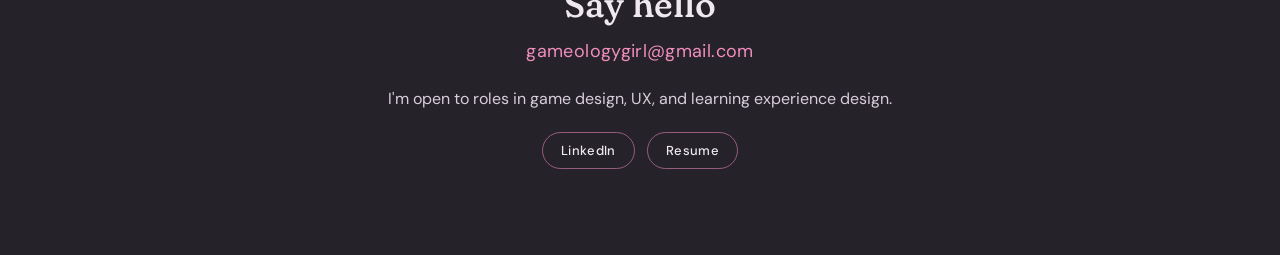
==== commit a208ccdc: "Popup update A" ====
--- a/index.html
+++ b/index.html
@@ -101,10 +101,10 @@
       <div class="section-inner"> <!-- Keeps the width tidy. -->
         <span class="section-title">Contact</span> <!-- Section title. -->
         <h2>Say hello</h2> <!-- Heading. -->
-        <p class="email">hello@gameologygirl.com</p> <!-- Your email, written out. Clicking it selects the whole address so people can copy it. Put your real email here. -->
-        <p class="body-text">I am open to roles in game design, UX, and learning experience design. I would love to hear from you.</p> <!-- Short message. -->
+        <p class="email">gameologygirl@gmail.com</p> <!-- Your email, written out. Clicking it selects the whole address so people can copy it. Put your real email here. -->
+        <p class="body-text">I'm open to roles in game design, UX, and learning experience design.</p> <!-- Short message. -->
         <div class="button-row"> <!-- Holds the buttons side by side. -->
-          <a class="glow-button" href="https://www.linkedin.com/in/gameologygirl" target="_blank" rel="noopener">LinkedIn</a> <!-- A real link to LinkedIn. target="_blank" opens it in a new tab. -->
+          <a class="glow-button" href="https://www.linkedin.com/in/gameologygirl/" target="_blank" rel="noopener">LinkedIn</a> <!-- A real link to LinkedIn. target="_blank" opens it in a new tab. -->
           <a class="glow-button" href="resume.pdf" target="_blank" rel="noopener">Resume</a> <!-- Opens your resume. Put a file named resume.pdf next to this page. -->
         </div> <!-- End of button-row. -->
       </div> <!-- End of section-inner. -->
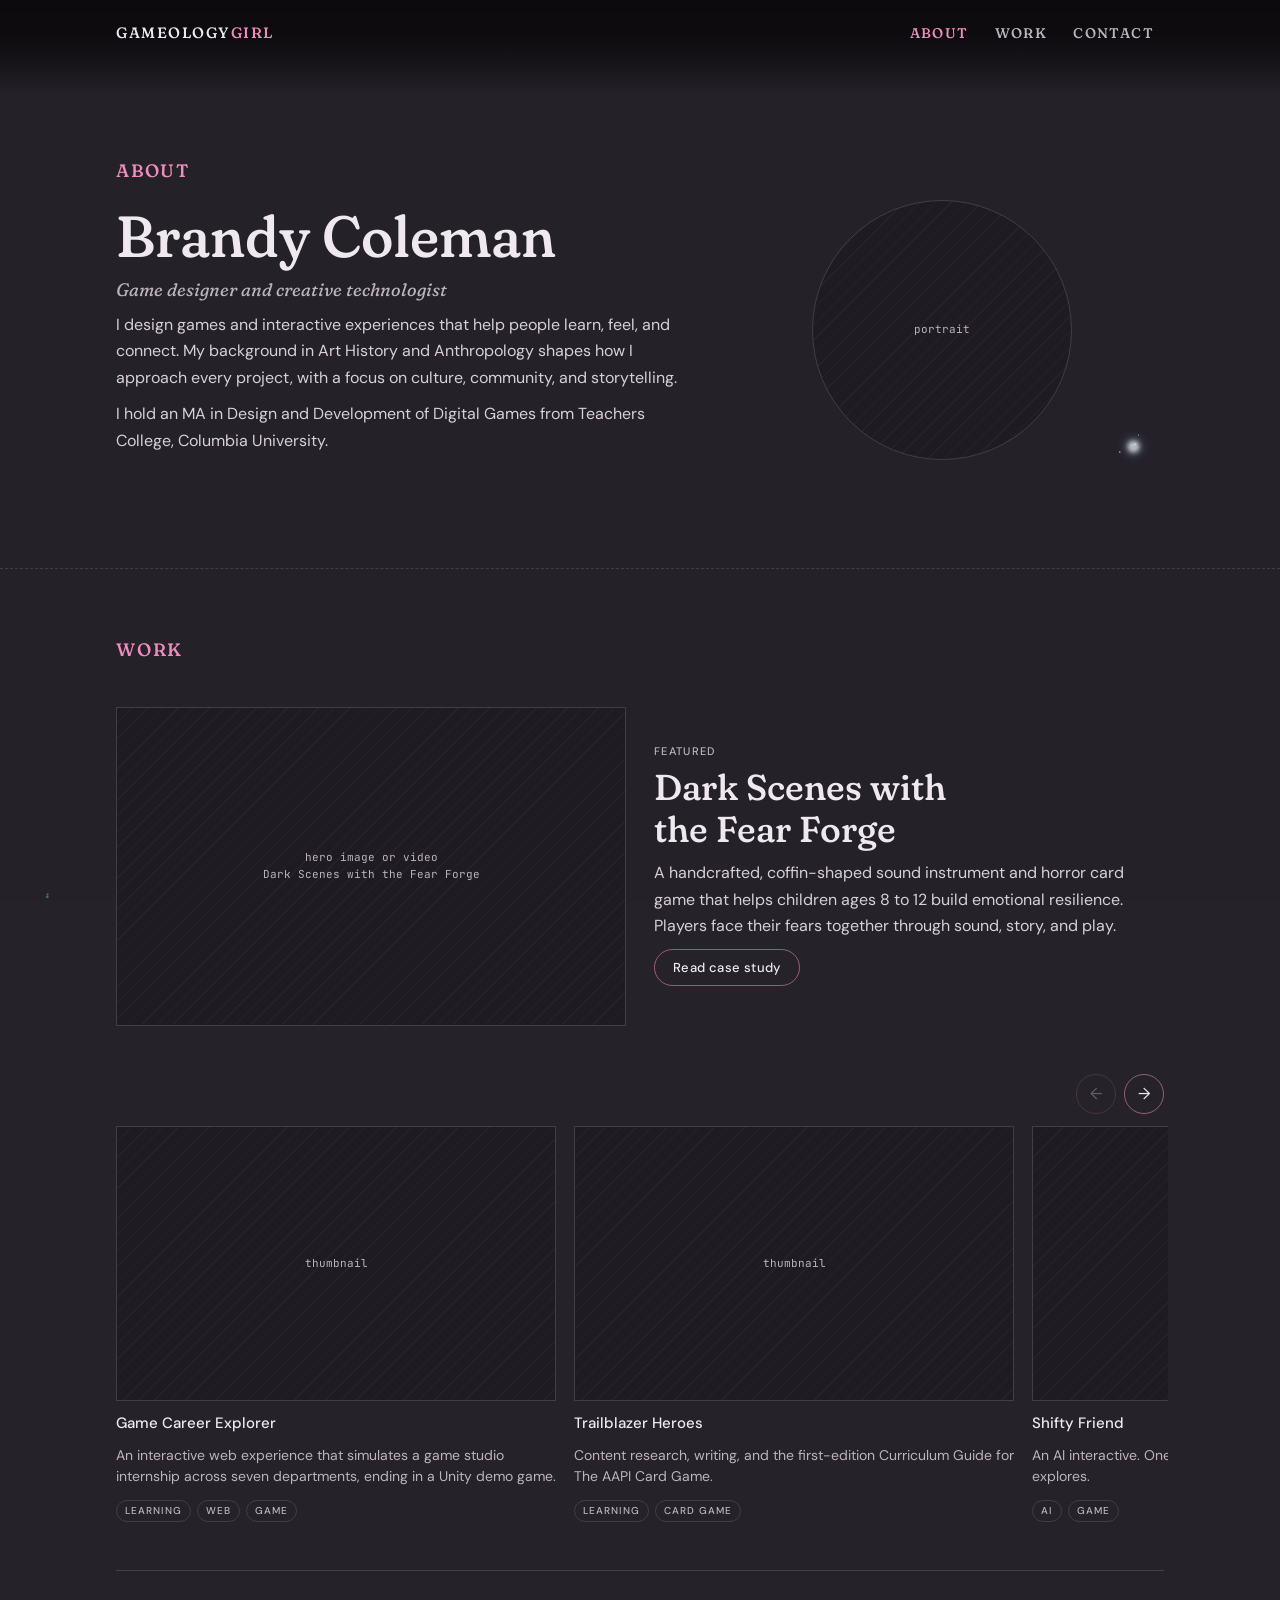
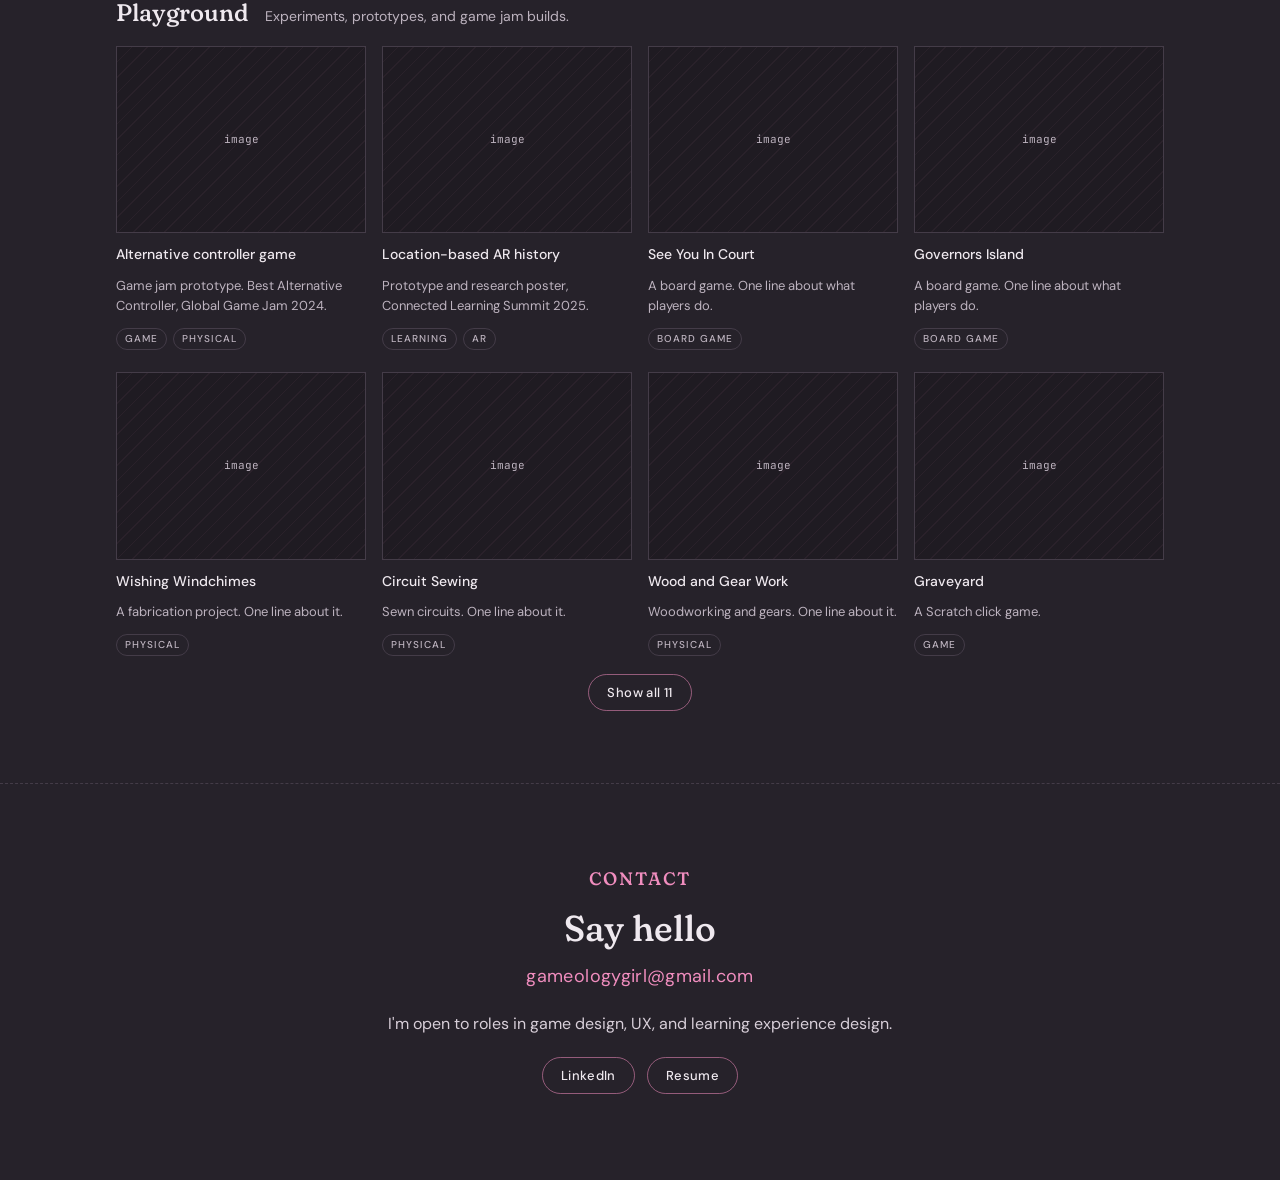
==== commit dff4e51e: "Work Update v1" ====
--- a/index.html
+++ b/index.html
@@ -41,7 +41,7 @@
             <h1>Brandy Coleman</h1> <!-- h1 is the biggest, most important heading. Use only one per page. -->
             <p class="subtitle">Game designer and creative technologist</p> <!-- The italic line under your name. -->
             <p class="body-text">I design games and interactive experiences that help people learn, feel, and connect. My background in Art History and Anthropology shapes how I approach every project, with a focus on culture, community, and storytelling.</p> <!-- First bio paragraph. Edit the words freely. -->
-            <p class="body-text">I hold an MA in Design and Development of Digital Games from Teachers College, Columbia University, and I work as a Technical Producer at The Emancipation Group, where I help build educational games.</p> <!-- Second bio paragraph. -->
+            <p class="body-text">I hold an MA in Design and Development of Digital Games from Teachers College, Columbia University.</p> <!-- Second bio paragraph. -->
           </div> <!-- End of the text stack. -->
           <div class="placeholder portrait">portrait</div> <!-- A gray stand-in for your photo. Later, swap this whole line for: <img class="portrait" src="your-photo.jpg" alt="Brandy Coleman"> -->
         </div> <!-- End of two-columns. -->
@@ -65,34 +65,126 @@
           </div> <!-- End of the featured text. -->
         </div> <!-- End of the featured row. -->
 
-        <div class="project-grid"> <!-- The grid of smaller project cards. It makes as many columns as fit the screen. -->
-          <div class="stack project-card" data-open="career-explorer" tabindex="0" role="button" aria-label="Open Game Career Explorer case study"> <!-- One project card. tabindex="0" lets keyboard users reach it with the Tab key. -->
-            <div class="placeholder thumbnail"> <!-- The card's thumbnail picture area. -->
-              <span class="placeholder-label">thumbnail</span> <!-- Placeholder word. -->
-              <span class="preview-label">preview loop playing</span> <!-- Shows on hover. -->
-            </div> <!-- End of thumbnail. -->
-            <b class="project-name">Game Career Explorer</b> <!-- The project name. -->
-            <p class="body-text small">An interactive web experience that simulates a game studio internship across seven departments.</p> <!-- One-line description. -->
-          </div> <!-- End of card 1. -->
-
-          <div class="stack project-card" data-open="ar-history" tabindex="0" role="button" aria-label="Open Location-based AR history case study"> <!-- Project card 2. -->
-            <div class="placeholder thumbnail"> <!-- Thumbnail area. -->
-              <span class="placeholder-label">thumbnail</span> <!-- Placeholder word. -->
-              <span class="preview-label">preview loop playing</span> <!-- Shows on hover. -->
-            </div> <!-- End of thumbnail. -->
-            <b class="project-name">Location-based AR history</b> <!-- Project name. -->
-            <p class="body-text small">An augmented reality learning tour that connects communities to untold histories in public spaces.</p> <!-- Description. -->
-          </div> <!-- End of card 2. -->
-
-          <div class="stack project-card" data-open="project-three" tabindex="0" role="button" aria-label="Open Project three case study"> <!-- Project card 3. To add a 4th card, copy this whole block and paste it below. -->
-            <div class="placeholder thumbnail"> <!-- Thumbnail area. -->
-              <span class="placeholder-label">thumbnail</span> <!-- Placeholder word. -->
-              <span class="preview-label">preview loop playing</span> <!-- Shows on hover. -->
-            </div> <!-- End of thumbnail. -->
-            <b class="project-name">Project three</b> <!-- Project name. -->
-            <p class="body-text small">One or two sentences about the project, the tools used, and your role on the team.</p> <!-- Description. -->
-          </div> <!-- End of card 3. -->
-        </div> <!-- End of the project grid. -->
+        <div class="peek-carousel"> <!-- A sideways-scrolling row of case study cards. You see some cards fully and "peek" at the next one. -->
+          <div class="peek-controls"> <!-- The two arrow buttons for mouse users. Phones can just swipe. -->
+            <button class="peek-arrow" data-direction="-1" aria-label="Show previous projects">←</button> <!-- Scrolls the row back one card. -->
+            <button class="peek-arrow" data-direction="1" aria-label="Show more projects">→</button> <!-- Scrolls the row forward one card. -->
+          </div> <!-- End of the arrow buttons. -->
+          <div class="peek-row" id="project-row"> <!-- The row itself. Each card here opens a full case study. -->
+            <div class="stack project-card" data-open="career-explorer" tabindex="0" role="button" aria-label="Open Game Career Explorer case study"> <!-- Case study card 1. data-open must match a project id in script.js. -->
+              <div class="placeholder thumbnail"> <!-- Thumbnail area. Swap for an <img> or <video> later. -->
+                <span class="placeholder-label">thumbnail</span> <!-- Placeholder word. -->
+                <span class="preview-label">preview loop playing</span> <!-- Shows on hover. -->
+              </div> <!-- End of thumbnail. -->
+              <b class="project-name">Game Career Explorer</b> <!-- Project name. -->
+              <p class="body-text small">An interactive web experience that simulates a game studio internship across seven departments, ending in a Unity demo game.</p> <!-- One-line description. -->
+              <ul class="tags" aria-label="Project type"><li>Learning</li><li>Web</li><li>Game</li></ul> <!-- Small tags that say what kind of project this is. Add or remove <li> items. -->
+            </div> <!-- End of case study card 1. -->
+            <div class="stack project-card" data-open="trailblazer-heroes" tabindex="0" role="button" aria-label="Open Trailblazer Heroes case study"> <!-- Case study card 2. data-open must match a project id in script.js. -->
+              <div class="placeholder thumbnail"> <!-- Thumbnail area. Swap for an <img> or <video> later. -->
+                <span class="placeholder-label">thumbnail</span> <!-- Placeholder word. -->
+                <span class="preview-label">preview loop playing</span> <!-- Shows on hover. -->
+              </div> <!-- End of thumbnail. -->
+              <b class="project-name">Trailblazer Heroes</b> <!-- Project name. -->
+              <p class="body-text small">Content research, writing, and the first-edition Curriculum Guide for The AAPI Card Game.</p> <!-- One-line description. -->
+              <ul class="tags" aria-label="Project type"><li>Learning</li><li>Card game</li></ul> <!-- Small tags that say what kind of project this is. Add or remove <li> items. -->
+            </div> <!-- End of case study card 2. -->
+            <div class="stack project-card" data-open="shifty-friend" tabindex="0" role="button" aria-label="Open Shifty Friend case study"> <!-- Case study card 3. data-open must match a project id in script.js. -->
+              <div class="placeholder thumbnail"> <!-- Thumbnail area. Swap for an <img> or <video> later. -->
+                <span class="placeholder-label">thumbnail</span> <!-- Placeholder word. -->
+                <span class="preview-label">preview loop playing</span> <!-- Shows on hover. -->
+              </div> <!-- End of thumbnail. -->
+              <b class="project-name">Shifty Friend</b> <!-- Project name. -->
+              <p class="body-text small">An AI interactive. One sentence about what players do and what it explores.</p> <!-- One-line description. -->
+              <ul class="tags" aria-label="Project type"><li>AI</li><li>Game</li></ul> <!-- Small tags that say what kind of project this is. Add or remove <li> items. -->
+            </div> <!-- End of case study card 3. -->
+            <div class="stack project-card" data-open="steamnasium" tabindex="0" role="button" aria-label="Open STEAMnasium Photo Booth and I Spy case study"> <!-- Case study card 4. data-open must match a project id in script.js. -->
+              <div class="placeholder thumbnail"> <!-- Thumbnail area. Swap for an <img> or <video> later. -->
+                <span class="placeholder-label">thumbnail</span> <!-- Placeholder word. -->
+                <span class="preview-label">preview loop playing</span> <!-- Shows on hover. -->
+              </div> <!-- End of thumbnail. -->
+              <b class="project-name">STEAMnasium Photo Booth and I Spy</b> <!-- Project name. -->
+              <p class="body-text small">Hands-on visitor experiences: a photo booth and an I Spy game with custom tools.</p> <!-- One-line description. -->
+              <ul class="tags" aria-label="Project type"><li>Physical</li><li>Learning</li></ul> <!-- Small tags that say what kind of project this is. Add or remove <li> items. -->
+            </div> <!-- End of case study card 4. -->
+          </div> <!-- End of the peek row. -->
+        </div> <!-- End of the peek carousel. -->
+
+        <div class="playground" id="playground"> <!-- PLAYGROUND: smaller projects, experiments, and prototypes. No full case study, just a picture and a line. -->
+          <div class="playground-top"> <!-- The heading row. -->
+            <h3 class="playground-title">Playground</h3> <!-- Heading for this group. -->
+            <p class="body-text small">Experiments, prototypes, and game jam builds.</p> <!-- A short line explaining what this group is. -->
+          </div> <!-- End of the heading row. -->
+          <div class="playground-grid"> <!-- The grid of small cards. It fits as many columns as the screen allows. -->
+            <div class="stack playground-card"> <!-- Playground card 1. -->
+              <div class="placeholder playground-thumb">image</div> <!-- Small picture area. -->
+              <b class="project-name">Alternative controller game</b> <!-- Project name. -->
+              <p class="body-text small">Game jam prototype. Best Alternative Controller, Global Game Jam 2024.</p> <!-- One-line description. -->
+              <ul class="tags" aria-label="Project type"><li>Game</li><li>Physical</li></ul> <!-- Small tags that say what kind of project this is. Add or remove <li> items. -->
+            </div> <!-- End of playground card 1. -->
+            <div class="stack playground-card"> <!-- Playground card 2. -->
+              <div class="placeholder playground-thumb">image</div> <!-- Small picture area. -->
+              <b class="project-name">Location-based AR history</b> <!-- Project name. -->
+              <p class="body-text small">Prototype and research poster, Connected Learning Summit 2025.</p> <!-- One-line description. -->
+              <ul class="tags" aria-label="Project type"><li>Learning</li><li>AR</li></ul> <!-- Small tags that say what kind of project this is. Add or remove <li> items. -->
+            </div> <!-- End of playground card 2. -->
+            <div class="stack playground-card"> <!-- Playground card 3. -->
+              <div class="placeholder playground-thumb">image</div> <!-- Small picture area. -->
+              <b class="project-name">See You In Court</b> <!-- Project name. -->
+              <p class="body-text small">A board game. One line about what players do.</p> <!-- One-line description. -->
+              <ul class="tags" aria-label="Project type"><li>Board game</li></ul> <!-- Small tags that say what kind of project this is. Add or remove <li> items. -->
+            </div> <!-- End of playground card 3. -->
+            <div class="stack playground-card"> <!-- Playground card 4. -->
+              <div class="placeholder playground-thumb">image</div> <!-- Small picture area. -->
+              <b class="project-name">Governors Island</b> <!-- Project name. -->
+              <p class="body-text small">A board game. One line about what players do.</p> <!-- One-line description. -->
+              <ul class="tags" aria-label="Project type"><li>Board game</li></ul> <!-- Small tags that say what kind of project this is. Add or remove <li> items. -->
+            </div> <!-- End of playground card 4. -->
+            <div class="stack playground-card"> <!-- Playground card 5. -->
+              <div class="placeholder playground-thumb">image</div> <!-- Small picture area. -->
+              <b class="project-name">Wishing Windchimes</b> <!-- Project name. -->
+              <p class="body-text small">A fabrication project. One line about it.</p> <!-- One-line description. -->
+              <ul class="tags" aria-label="Project type"><li>Physical</li></ul> <!-- Small tags that say what kind of project this is. Add or remove <li> items. -->
+            </div> <!-- End of playground card 5. -->
+            <div class="stack playground-card"> <!-- Playground card 6. -->
+              <div class="placeholder playground-thumb">image</div> <!-- Small picture area. -->
+              <b class="project-name">Circuit Sewing</b> <!-- Project name. -->
+              <p class="body-text small">Sewn circuits. One line about it.</p> <!-- One-line description. -->
+              <ul class="tags" aria-label="Project type"><li>Physical</li></ul> <!-- Small tags that say what kind of project this is. Add or remove <li> items. -->
+            </div> <!-- End of playground card 6. -->
+            <div class="stack playground-card"> <!-- Playground card 7. -->
+              <div class="placeholder playground-thumb">image</div> <!-- Small picture area. -->
+              <b class="project-name">Wood and Gear Work</b> <!-- Project name. -->
+              <p class="body-text small">Woodworking and gears. One line about it.</p> <!-- One-line description. -->
+              <ul class="tags" aria-label="Project type"><li>Physical</li></ul> <!-- Small tags that say what kind of project this is. Add or remove <li> items. -->
+            </div> <!-- End of playground card 7. -->
+            <div class="stack playground-card"> <!-- Playground card 8. -->
+              <div class="placeholder playground-thumb">image</div> <!-- Small picture area. -->
+              <b class="project-name">Graveyard</b> <!-- Project name. -->
+              <p class="body-text small">A Scratch click game.</p> <!-- One-line description. -->
+              <ul class="tags" aria-label="Project type"><li>Game</li></ul> <!-- Small tags that say what kind of project this is. Add or remove <li> items. -->
+            </div> <!-- End of playground card 8. -->
+            <div class="stack playground-card extra"> <!-- Playground card 9. "extra" hides it until Show all is clicked. Remove "extra" to always show a card. -->
+              <div class="placeholder playground-thumb">image</div> <!-- Small picture area. -->
+              <b class="project-name">Dino Tweak</b> <!-- Project name. -->
+              <p class="body-text small">A Scratch click game.</p> <!-- One-line description. -->
+              <ul class="tags" aria-label="Project type"><li>Game</li></ul> <!-- Small tags that say what kind of project this is. Add or remove <li> items. -->
+            </div> <!-- End of playground card 9. -->
+            <div class="stack playground-card extra"> <!-- Playground card 10. -->
+              <div class="placeholder playground-thumb">image</div> <!-- Small picture area. -->
+              <b class="project-name">Dark Romance</b> <!-- Project name. -->
+              <p class="body-text small">A Unity game.</p> <!-- One-line description. -->
+              <ul class="tags" aria-label="Project type"><li>Game</li></ul> <!-- Small tags that say what kind of project this is. Add or remove <li> items. -->
+            </div> <!-- End of playground card 10. -->
+            <div class="stack playground-card extra"> <!-- Playground card 11. -->
+              <div class="placeholder playground-thumb">image</div> <!-- Small picture area. -->
+              <b class="project-name">Missing Sister</b> <!-- Project name. -->
+              <p class="body-text small">A Unity game.</p> <!-- One-line description. -->
+              <ul class="tags" aria-label="Project type"><li>Game</li></ul> <!-- Small tags that say what kind of project this is. Add or remove <li> items. -->
+            </div> <!-- End of playground card 11. -->
+          </div> <!-- End of the playground grid. -->
+          <button class="glow-button playground-toggle" id="playground-toggle" aria-expanded="false">Show all</button> <!-- Shows or hides the extra cards. script.js changes its words. -->
+        </div> <!-- End of the playground. -->
       </div> <!-- End of section-inner. -->
     </section> <!-- End of the Work section. -->
 
--- a/style.css
+++ b/style.css
@@ -469,6 +469,158 @@
 
 
 /* ---------------------------------------------------------------------
+   9b. PEEK CAROUSEL (the sideways row of project cards)
+   --------------------------------------------------------------------- */
+.peek-carousel {                                /* Holds the arrows and the row. */
+  display: grid;                                /* Stacks the arrows above the row. */
+  gap: 12px;                                    /* Space between the arrows and the row. */
+  --card-gap: 18px;                             /* Space between cards. Used in the math below, so change it here only. */
+}
+
+.peek-controls {                                /* The arrow buttons. */
+  display: flex;                                /* In a row. */
+  justify-content: flex-end;                    /* Pushed to the right side. */
+  gap: 8px;                                     /* Space between the two arrows. */
+}
+
+.peek-controls[hidden] {                        /* script.js hides the arrows when every card already fits. */
+  display: none;                                /* Gone. */
+}
+
+.peek-arrow {                                   /* One arrow button. */
+  width: 40px;                                  /* Width. */
+  height: 40px;                                 /* Height. */
+  border-radius: 50%;                           /* Round. */
+  border: 1px solid var(--pink-faint);          /* Soft pink outline, like the glow buttons. */
+  background: transparent;                      /* See-through. */
+  color: var(--text);                           /* Arrow color. */
+  font: 400 16px/1 var(--font-sans);            /* Arrow size. */
+  cursor: pointer;                              /* Pointing hand. */
+  transition: border-color 0.3s, box-shadow 0.3s, opacity 0.3s;   /* Changes fade in. */
+}
+
+.peek-arrow:hover,                              /* Hovering an arrow... */
+.peek-arrow:focus-visible {                     /* ...or selecting it with the keyboard: */
+  border-color: var(--pink);                    /* brighter outline, */
+  box-shadow: 0 0 10px rgba(240, 141, 190, 0.45), 0 0 22px rgba(240, 141, 190, 0.2);   /* and the pink glow. */
+  outline: none;                                /* The glow shows focus, so no extra ring. */
+}
+
+.peek-arrow:disabled {                          /* An arrow with nowhere left to go... */
+  opacity: 0.3;                                 /* ...fades out... */
+  cursor: default;                              /* ...shows the normal cursor... */
+  box-shadow: none;                             /* ...and does not glow. */
+  border-color: var(--pink-faint);              /* Back to the soft outline. */
+}
+
+.peek-row {                                     /* The scrolling row of cards. */
+  display: flex;                                /* Cards in one line. */
+  gap: var(--card-gap);                         /* Space between cards. */
+  overflow-x: auto;                             /* Lets the row scroll sideways. */
+  scroll-snap-type: x mandatory;                /* After scrolling, a card always snaps neatly to the left edge. */
+  scroll-behavior: smooth;                      /* Arrow clicks glide instead of jumping. */
+  overscroll-behavior-x: contain;               /* Swiping past the end does not swipe the whole page. */
+  scrollbar-width: none;                        /* Hides the scrollbar (Firefox). People swipe or use the arrows. */
+  padding: 6px 4px;                             /* A little room so the pink focus ring is not cut off... */
+  margin: -6px -4px;                            /* ...without changing where the row sits. */
+  scroll-padding-inline: 4px;                   /* Tells the snapping about that padding, so cards line up with the page edge. */
+}
+
+.peek-row::-webkit-scrollbar {                  /* The scrollbar in Chrome and Safari. */
+  display: none;                                /* Hidden there too. */
+}
+
+.peek-row > .project-card {                     /* Each card in the row. */
+  flex: 0 0 calc((100% - var(--card-gap) * 2) / 2.3);   /* Laptop and desktop: 2 full cards plus about a third of the next. */
+  scroll-snap-align: start;                     /* This card's left edge is a snap point. */
+}
+
+@media (max-width: 640px) {                     /* Phones and narrow screens: */
+  .peek-row > .project-card {
+    flex-basis: 82%;                            /* 1 full card plus a peek of the next. */
+  }
+}
+
+@media (prefers-reduced-motion: reduce) {       /* For less motion: */
+  .peek-row { scroll-behavior: auto; }          /* Arrow clicks jump instead of gliding. */
+}
+
+
+/* ---------------------------------------------------------------------
+   9c. TAGS AND PLAYGROUND
+   --------------------------------------------------------------------- */
+.tags {                                         /* A row of small tags like GAME or PHYSICAL. */
+  display: flex;                                /* In a row. */
+  flex-wrap: wrap;                              /* Wraps to a new line if needed. */
+  gap: 6px;                                     /* Space between tags. */
+  list-style: none;                             /* No bullet points. */
+  margin: 2px 0 0;                              /* A tiny bit of space above. */
+  padding: 0;                                   /* No extra inside space. */
+}
+
+.tags li {                                      /* One tag. */
+  font: 500 10px/1 var(--font-sans);            /* Tiny, medium weight. */
+  letter-spacing: 0.1em;                        /* Spread out. */
+  text-transform: uppercase;                    /* ALL CAPS. */
+  color: var(--text-soft);                      /* Quiet color. */
+  border: 1px solid var(--line);                /* Thin outline. */
+  border-radius: 999px;                         /* Pill shape. */
+  padding: 5px 8px;                             /* Inner space. */
+}
+
+.playground {                                   /* The whole Playground group. */
+  display: grid;                                /* Stacks the heading, grid, and button. */
+  gap: 18px;                                    /* Space between them. */
+  padding-top: 28px;                            /* Space above... */
+  border-top: 1px solid var(--line);            /* ...and a thin line, so it reads as its own group. */
+}
+
+.playground-top {                               /* The heading row. */
+  display: flex;                                /* Heading and line side by side. */
+  flex-wrap: wrap;                              /* Stacks on small screens. */
+  align-items: baseline;                        /* Lines up the bottoms of the words. */
+  gap: 6px 16px;                                /* Space between them. */
+}
+
+.playground-title {                             /* The word "Playground." */
+  margin: 0;                                    /* No extra space. */
+  font: 500 24px/1.2 var(--font-serif);         /* Fancy font, 24px. */
+  font-variation-settings: 'SOFT' 100;          /* Soft letters. */
+}
+
+.playground-grid {                              /* The grid of small cards. */
+  display: grid;                                /* Uses a grid. */
+  grid-template-columns: repeat(4, minmax(0, 1fr));   /* 4 cards per row on laptops. The first 8 fill two rows evenly. */
+  gap: 22px 16px;                               /* 22px between rows, 16px between columns. */
+}
+
+.playground-thumb {                             /* A small card's picture area. */
+  aspect-ratio: 4 / 3;                          /* A slightly squarer shape than the case studies, so they read as smaller pieces. */
+  width: 100%;                                  /* Fills the card. */
+}
+
+@media (max-width: 720px) {                     /* Tablets and phones: */
+  .playground-grid { grid-template-columns: repeat(2, minmax(0, 1fr)); }   /* 2 per row, so the first 8 make four even rows. */
+}
+
+.playground-card .project-name {                /* Names on small cards. */
+  font-size: 14px;                              /* A little smaller than case study names. */
+}
+
+.playground-card .body-text.small {             /* Descriptions on small cards. */
+  font-size: 13px;                              /* A little smaller. */
+}
+
+.playground:not(.show-all) .playground-card.extra {   /* Until "Show all" is clicked... */
+  display: none;                                /* ...the extra cards are hidden. */
+}
+
+.playground-toggle {                            /* The Show all button. */
+  justify-self: center;                         /* Centered under the grid. */
+}
+
+
+/* ---------------------------------------------------------------------
    10. CASE STUDY POP-UP
    --------------------------------------------------------------------- */
 .case-study {                                   /* The dark see-through cover behind the panel. */
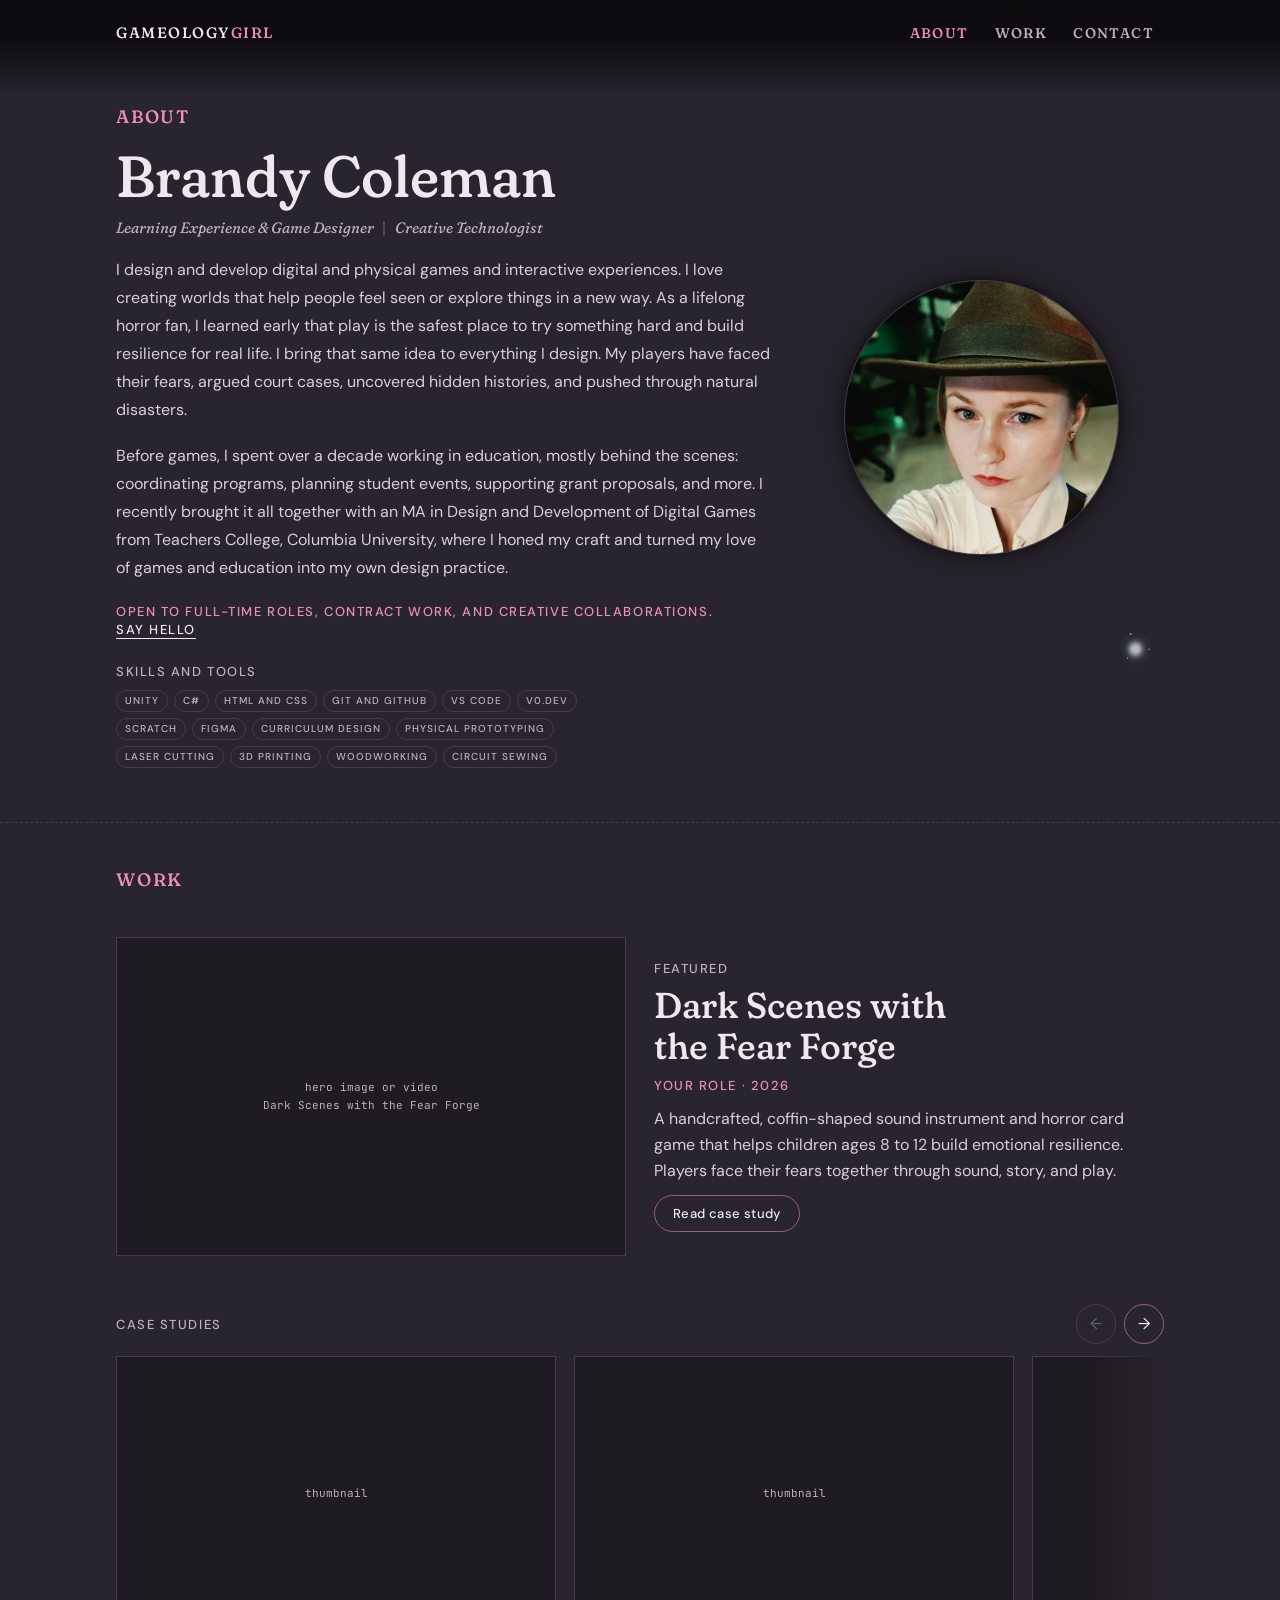
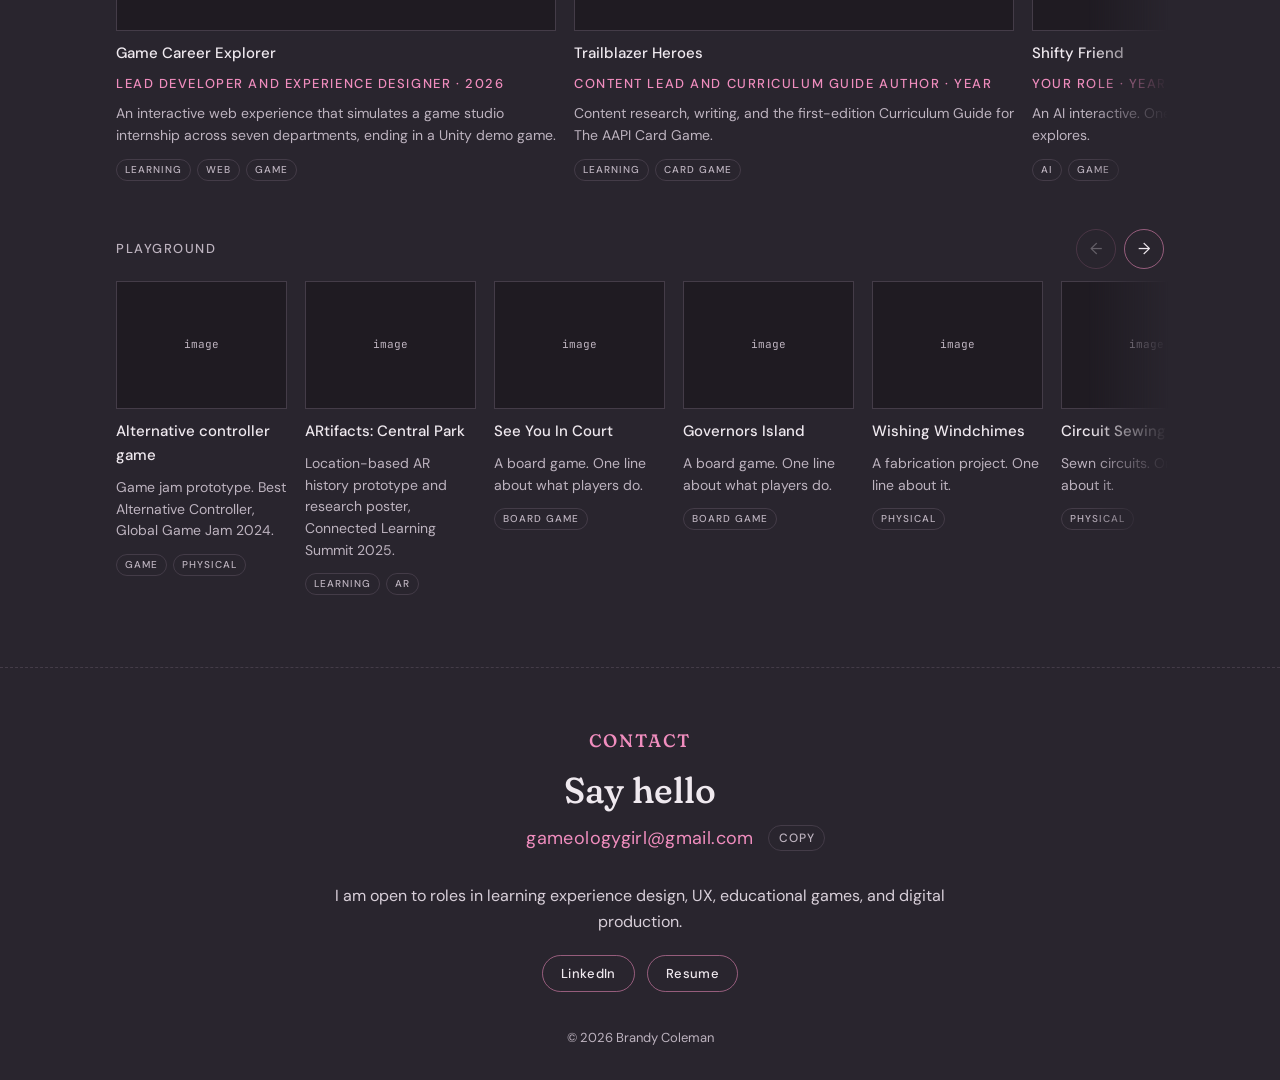
==== commit 95d35f16: "Update portfolio site content and assets" ====
--- a/index.html
+++ b/index.html
@@ -1,13 +1,168 @@
 <!doctype html> <!-- Tells the browser this is a modern web page. Always keep this as the very first line. -->
+<!--
+=========================================================================
+  HOW TO ADD AND CHANGE THINGS  (a quick guide for future you)
+=========================================================================
+  Your site is 3 main files that work together:
+    index.html = the words and boxes on the page (this file)
+    style.css  = how everything looks (colors, sizes, spacing)
+    script.js  = how things move, plus the words inside the pop-ups
+  Tip: In VS Code, press Ctrl+F (Cmd+F on a Mac) to search for the words in
+  quotes below, like "PLAYGROUND CARD TEMPLATE", to jump right to the spot.
+
+  .......................................................................
+  1. ADD A NEW CASE STUDY
+  .......................................................................
+  a) Pick a short id: lowercase letters and dashes only, like "space-game".
+  b) In this file, search for "CASE STUDY CARD TEMPLATE". Copy one whole card,
+     from the line that starts with <div class="stack project-card" down to
+     its "End of case study card" line. Paste it right after the last card.
+  c) In the card you pasted, change:
+       data-open="..."   to your new id
+       aria-label="..."  to "Open [Project name] case study"
+       the project name, role line, description, and tags.
+  d) In script.js, search for "const PROJECTS". Copy one whole project block,
+     from its id line (like 'shifty-friend': {) down to its closing },
+     and paste it just above the line that says "End of PROJECTS."
+     Change the id to match, then fill in the words.
+     Check that the block above yours ends with }, (a comma after the bracket).
+  e) In script.js, search for "const PROJECT_ORDER" and add your id in quotes,
+     with a comma, where you want it in the "Next" order.
+  f) Save, then check it with Live Server.
+
+  .......................................................................
+  2. ADD A NEW PLAYGROUND PROJECT
+  .......................................................................
+  a) Pick a short id, like "pixel-pets".
+  b) In this file, search for "PLAYGROUND CARD TEMPLATE". Copy one whole card,
+     from <div class="stack project-card playground-card" down to its
+     "End of playground card" line. Paste it where you want it in the row.
+  c) Change data-quick="..." to your id, and change aria-label, the name,
+     the description, and the tags.
+  d) In script.js, search for "const QUICK_LOOKS". Copy one whole project block
+     and paste it inside the list. Change the id to match and fill in the words.
+     The order of this list is the order of the Previous and Next buttons.
+
+  .......................................................................
+  3. ADD OR CHANGE TAGS (the little pills like GAME or LEARNING)
+  .......................................................................
+  On a card in this file: inside <ul class="tags">, each tag is one
+    <li>Word</li>. Add one, delete one, or change the word.
+  In a Playground quick look (script.js): change the tags: line, like
+    tags: ['Game', 'Physical'],   Each word in quotes, with commas between.
+
+  .......................................................................
+  4. ADD OR CHANGE SKILLS AND TOOLS
+  .......................................................................
+  Search this file for "Skills and tools". Each skill is one <li>Word</li>
+  in the list right under it. Add, remove, or reorder them.
+
+  .......................................................................
+  5. ADD REAL PHOTOS AND VIDEOS
+  .......................................................................
+  a) Make a folder named images next to index.html and put your files in it.
+     Photos: .jpg or .png. Animations: .gif. Videos: .mp4 (keep them short and silent).
+     Keep each photo under about 1600 pixels wide so the site loads fast.
+  b) A card picture (in this file): find the card's gray box, like
+       <div class="placeholder thumbnail">
+     Remove the word placeholder from its class, then replace the
+     <span class="placeholder-label">...</span> line with:
+       <img src="images/your-photo.jpg" alt="Short description of the photo">
+     For Playground cards, replace the word "image" inside the box the same way.
+     Delete the "preview loop playing" line unless the card shows a video.
+  c) A case study pop-up picture (script.js): set media: to your file, like
+       media: 'images/dsff-hero.jpg',
+  d) A Playground pop-up: set media: for one big picture, or for physical
+     projects, set photos: to a list, like
+       photos: ['images/chimes-1.jpg', 'images/chimes-2.jpg', 'images/chimes-3.jpg'],
+  e) Your portrait: replace portrait.jpg with a new square photo of the same name.
+
+  .......................................................................
+  6. CHANGE A CASE STUDY STORY
+  .......................................................................
+  In script.js, each case study has a sections: list. Each story part is
+    ['Heading', '<p class="body-text">Your words.</p>'],
+  Copy a line to add a part, or delete a line to remove one.
+  To add a quote: change the quote: line. To remove it: delete that line.
+
+  .......................................................................
+  7. ADD A LINK BUTTON TO A PLAYGROUND PROJECT
+  .......................................................................
+  In script.js, change the links: line, like
+    links: [{ label: 'Play on Scratch', url: 'https://scratch.mit.edu/projects/123' }]
+  Until url has a web address, the button shows faded so it never leads nowhere.
+
+  .......................................................................
+  8. CHANGE COLORS, FONTS, OR THE BALL
+  .......................................................................
+  Colors and fonts: style.css, section 1 (EASY SETTINGS).
+  Background fade and ball speed: script.js, section 1 (EASY SETTINGS).
+
+  .......................................................................
+  9. PUT YOUR CHANGES ON THE LIVE SITE
+  .......................................................................
+  Save every file, check it with Live Server, then in VS Code's Source
+  Control panel: type a short message, click Commit, then Sync Changes.
+  Wait a minute or two, then refresh gameologygirl.com.
+
+  .......................................................................
+  10. WORD HELPER (what the code words mean)
+  .......................................................................
+  Tag       = a label in pointy brackets, like <p>. Most tags come in pairs:
+              <p> starts something and </p> (with a slash) ends it.
+  <p>       = a paragraph of words.     <h1>, <h2>, <h3> = headings (titles).
+  <div>     = a box that holds other things.     <span> = a small piece of words.
+  <ul>, <li> = a list, and one thing in that list.
+  <a>       = a link.     <img> = a picture.     <button> = something you click.
+  class=""  = a name that tells style.css how this part should look.
+  id=""     = a one-of-a-kind name, so script.js and links can find this part.
+  Notes     = words for people, like this whole guide. A note starts with
+              <!  then two dashes, and ends with two dashes then  >
+              The browser skips everything inside a note.
+  &amp;     = how you write the & sign so the browser does not get confused.
+
+  .......................................................................
+  11. SAFE EDITING RULES
+  .......................................................................
+  - Change the words BETWEEN the tags. Leave the pointy brackets alone.
+  - If you delete a start tag like <p>, delete its end tag </p> too.
+  - Keep the quote marks around class="..." and other names.
+  - Made a mistake? Press Ctrl+Z (Cmd+Z on a Mac) to undo.
+  - Always check your change with Live Server before you push it.
+=========================================================================
+-->
 <html lang="en"> <!-- The start of the whole page. lang="en" says the page is in English. -->
 <head> <!-- The head holds behind-the-scenes info. Nothing in here shows on the page itself. -->
   <meta charset="utf-8"> <!-- Lets the page show every kind of letter and symbol correctly. -->
   <meta name="viewport" content="width=device-width, initial-scale=1, viewport-fit=cover"> <!-- Makes the page fit phone screens instead of looking tiny. -->
-  <title>portfolio version 1_9_27_26</title> <!-- The name shown on the browser tab. Change the words between the tags to rename it. -->
+  <!-- Version note (only people reading the code see this): portfolio version 1_9_27_26 -->
+  <title>Brandy Coleman | Learning Experience and Game Designer, Creative Technologist</title> <!-- The name on the browser tab and the big blue link in Google results. -->
+  <meta name="description" content="Brandy Coleman designs games and interactive experiences that help people learn, feel, and connect."> <!-- The gray sentence under your link in Google results. Keep it under about 155 letters. -->
+  <link rel="canonical" href="https://gameologygirl.com/"> <!-- Tells Google which web address is the "real" one for this page. -->
+  <link rel="icon" href="favicon.svg" type="image/svg+xml"> <!-- The tiny tab icon: a ball of light. -->
+  <link rel="icon" href="favicon-32.png" sizes="32x32" type="image/png"> <!-- A backup tab icon for browsers that cannot show the one above. -->
+  <link rel="apple-touch-icon" href="apple-touch-icon.png"> <!-- The icon used if someone saves your site to their phone's home screen. -->
+  <meta name="theme-color" content="#29252E"> <!-- Tints the browser's top bar on some phones to match your page. -->
+
+  <!-- SHARING PREVIEW: what shows up when someone pastes your link into LinkedIn, Slack, or a text message. -->
+  <meta property="og:type" content="website"> <!-- "og" stands for Open Graph, the format these apps read. This says the link is a website. -->
+  <meta property="og:url" content="https://gameologygirl.com/"> <!-- Your site's address. -->
+  <meta property="og:title" content="Brandy Coleman | Learning Experience and Game Designer, Creative Technologist"> <!-- The bold title on the preview card. -->
+  <meta property="og:description" content="Brandy Coleman designs games and interactive experiences that help people learn, feel, and connect."> <!-- The smaller text on the preview card. -->
+  <meta property="og:image" content="https://gameologygirl.com/og-image.png"> <!-- The preview picture. It must be a full web address, so it only works once the site is live. -->
+  <meta property="og:image:width" content="1200"> <!-- The picture's width in pixels. -->
+  <meta property="og:image:height" content="630"> <!-- The picture's height in pixels. -->
+  <meta property="og:image:alt" content="A small glowing ball of light on a dark purple background."> <!-- Describes the picture for screen readers. -->
+  <meta name="twitter:card" content="summary_large_image"> <!-- Asks X (Twitter) and similar apps to show the big picture version of the card. -->
   <link rel="preconnect" href="https://fonts.googleapis.com"> <!-- Says hello to Google Fonts early so the fonts load faster. -->
   <link rel="preconnect" href="https://fonts.gstatic.com" crossorigin> <!-- Same idea, for the server that sends the actual font files. -->
   <link rel="stylesheet" href="https://fonts.googleapis.com/css2?family=Fraunces:ital,opsz,wght,SOFT@0,9..144,500,100;1,9..144,400,100&family=DM+Sans:opsz,wght@9..40,400;9..40,500&family=JetBrains+Mono:wght@400&display=swap"> <!-- Loads our three fonts: Fraunces (fancy serif), DM Sans (body text), JetBrains Mono (placeholder labels only). -->
   <link rel="stylesheet" href="style.css"> <!-- Loads our style file. style.css decides colors, sizes, and layout. -->
+  <!-- VISIT STATS (GoatCounter: free, no cookies, so no cookie banner needed).
+       To turn it on: 1) Make a free account at goatcounter.com and pick a code, like "gameologygirl".
+       2) In the line below, replace YOUR-CODE with your code.
+       3) On the line below, delete the note marks at the very start (less-than, !, and two dashes) and at the very end (two dashes and greater-than). Then visits show up on your GoatCounter page. -->
+  <!-- <script data-goatcounter="https://YOUR-CODE.goatcounter.com/count" async src="https://gc.zgo.at/count.js"></script> -->
 </head> <!-- End of the behind-the-scenes part. -->
 <body> <!-- Everything inside body is what visitors actually see. -->
 
@@ -18,7 +173,7 @@
   <!-- ===================== HEADER (top bar) ===================== -->
   <header> <!-- The floating header at the top of the screen. -->
     <div class="header-inner"> <!-- A box that keeps the header lined up with the rest of the page. -->
-      <div class="logo">GAMEOLOGY<span class="logo-pink">GIRL</span></div> <!-- The logo. The span around GIRL lets us color just that word pink. -->
+      <a class="logo" href="#about" id="logo" aria-label="GameologyGirl, back to top"><span class="logo-full">GAMEOLOGY<span class="logo-pink">GIRL</span></span><span class="logo-short" aria-hidden="true">G<span class="logo-pink">G</span></span></a> <!-- The logo. Clicking it glides back to the top. Phones show the short "GG" version so the menu fits. -->
       <nav aria-label="Sections"> <!-- nav means "navigation." aria-label tells screen readers what this menu is for. -->
         <ol class="menu"> <!-- ol is a list. Each li below is one menu item. -->
           <li><button data-go="0" aria-current="true">About</button></li> <!-- data-go="0" means "glide to section number 0" (the first section). -->
@@ -33,25 +188,31 @@
   <main id="stage"> <!-- main holds all the sections. id="stage" lets script.js find it, because the ball lives in here too. -->
 
     <!-- ---------- SECTION 1: ABOUT ---------- -->
-    <section class="section" id="about"> <!-- Every section uses class="section" so script.js can count them. -->
+    <section class="section" id="about" aria-label="About"> <!-- Every section uses class="section" so script.js can count them. aria-label names this area for screen readers. -->
       <div class="section-inner"> <!-- Keeps the content from getting too wide on big screens. -->
-        <span class="section-title">About</span> <!-- The small pink title at the top of the section. -->
+        <p class="section-title">About</p> <!-- The small pink title. Not a heading on purpose: your name below is the main heading (h1) for this part. -->
         <div class="two-columns"> <!-- Puts the text on the left and the portrait on the right. -->
           <div class="stack"> <!-- A stack puts things on top of each other with even spacing. -->
             <h1>Brandy Coleman</h1> <!-- h1 is the biggest, most important heading. Use only one per page. -->
-            <p class="subtitle">Game designer and creative technologist</p> <!-- The italic line under your name. -->
-            <p class="body-text">I design games and interactive experiences that help people learn, feel, and connect. My background in Art History and Anthropology shapes how I approach every project, with a focus on culture, community, and storytelling.</p> <!-- First bio paragraph. Edit the words freely. -->
-            <p class="body-text">I hold an MA in Design and Development of Digital Games from Teachers College, Columbia University.</p> <!-- Second bio paragraph. -->
+            <p class="subtitle"><span class="subtitle-part">Learning Experience &amp; Game Designer</span><span class="subtitle-divider" aria-hidden="true">|</span><span class="visually-hidden">, </span><span class="subtitle-part">Creative Technologist</span></p> <!-- The italic line under your name. &amp; shows as "&". Each title sits in a "subtitle-part" so it never splits across two lines. The | is the soft pink line between your titles. The hidden comma makes screen readers pause there. -->
+            <p class="body-text">I design and develop digital and physical games and interactive experiences. I love creating worlds that help people feel seen or explore things in a new way. As a lifelong horror fan, I learned early that play is the safest place to try something hard and build resilience for real life. I bring that same idea to everything I design. My players have faced their fears, argued court cases, uncovered hidden histories, and pushed through natural disasters.</p> <!-- First bio paragraph: what you make, why you make it, and the big idea behind your work. Edit the words freely. -->
+            <p class="body-text">Before games, I spent over a decade working in education, mostly behind the scenes: coordinating programs, planning student events, supporting grant proposals, and more. I recently brought it all together with an MA in Design and Development of Digital Games from Teachers College, Columbia University, where I honed my craft and turned my love of games and education into my own design practice.</p> <!-- Second bio paragraph: your education background and your degree. Once your resume PDF is in the site folder, "and more" can link to it. -->
+            <p class="role-line open-line">Open to full-time roles, contract work, and creative collaborations. <a class="say-hello" href="#contact">Say hello</a></p> <!-- Pink "open to work" line. "Say hello" glides down to Contact (script.js handles the glide). When you take a job, delete this whole line or change the words. -->
+            <!-- To add a skill or tool, add one <li>Word</li> to the list below (see HOW TO #4 at the top of this file). -->
+            <div class="tools"> <!-- Your skills and the tools you use, so recruiters can spot them quickly. -->
+              <h2 class="small-label" id="tools-title">Skills and tools</h2> <!-- Tiny label. Change the words between the tags to rename it. -->
+              <ul class="tags" aria-labelledby="tools-title"><li>Unity</li><li>C#</li><li>HTML and CSS</li><li>Git and GitHub</li><li>VS Code</li><li>v0.dev</li><li>Scratch</li><li>Figma</li><li>Curriculum design</li><li>Physical prototyping</li><li>Laser cutting</li><li>3D printing</li><li>Woodworking</li><li>Circuit sewing</li></ul> <!-- One <li> per tool. Add, remove, or reorder freely. -->
+            </div> <!-- End of the tools. -->
           </div> <!-- End of the text stack. -->
-          <div class="placeholder portrait">portrait</div> <!-- A gray stand-in for your photo. Later, swap this whole line for: <img class="portrait" src="your-photo.jpg" alt="Brandy Coleman"> -->
+          <img class="portrait" src="portrait.jpg" alt="Brandy Coleman in a brown felt hat" width="640" height="640"> <!-- Your portrait. alt describes the photo for screen readers. To swap it, replace portrait.jpg with a new square photo of the same name. -->
         </div> <!-- End of two-columns. -->
       </div> <!-- End of section-inner. -->
     </section> <!-- End of the About section. -->
 
     <!-- ---------- SECTION 2: WORK ---------- -->
-    <section class="section" id="work"> <!-- The Work section. -->
+    <section class="section" id="work" aria-labelledby="work-title"> <!-- The Work section. aria-labelledby tells screen readers its name is the heading with id="work-title". -->
       <div class="section-inner roomy"> <!-- "roomy" adds extra space between the parts of this section. -->
-        <span class="section-title">Work</span> <!-- Section title. -->
+        <h2 class="section-title" id="work-title">Work</h2> <!-- Section title. h2 = a main part of the page, so screen reader users can jump here. -->
         <div class="two-columns equal"> <!-- "equal" makes both columns the same width. -->
           <button class="placeholder thumbnail featured-image" data-open="dsff" aria-label="Open Dark Scenes with the Fear Forge case study"> <!-- The big featured image. data-open="dsff" tells script.js which case study to open when clicked. -->
             <span class="placeholder-label">hero image or video<br>Dark Scenes with the Fear Forge</span> <!-- Gray placeholder words. <br> means "new line." -->
@@ -59,17 +220,22 @@
           </button> <!-- End of the featured image button. -->
           <div class="stack"> <!-- The text next to the featured image. -->
             <span class="small-label">Featured</span> <!-- Tiny label above the project name. -->
-            <h2>Dark Scenes with the Fear Forge</h2> <!-- h2 is the second-biggest heading. -->
+            <h3 class="title-large">Dark Scenes with the Fear Forge</h3> <!-- h3 = a part inside Work. "title-large" keeps it looking big. -->
+            <p class="role-line">Your role · 2026</p> <!-- Your role and the year, in pink so it stands out. Edit the words freely. -->
             <p class="body-text">A handcrafted, coffin-shaped sound instrument and horror card game that helps children ages 8 to 12 build emotional resilience. Players face their fears together through sound, story, and play.</p> <!-- Short project description. -->
             <button class="glow-button" data-open="dsff">Read case study</button> <!-- A glowing pill button. It also opens the DSFF case study. -->
           </div> <!-- End of the featured text. -->
         </div> <!-- End of the featured row. -->
 
         <div class="peek-carousel"> <!-- A sideways-scrolling row of case study cards. You see some cards fully and "peek" at the next one. -->
-          <div class="peek-controls"> <!-- The two arrow buttons for mouse users. Phones can just swipe. -->
-            <button class="peek-arrow" data-direction="-1" aria-label="Show previous projects">←</button> <!-- Scrolls the row back one card. -->
-            <button class="peek-arrow" data-direction="1" aria-label="Show more projects">→</button> <!-- Scrolls the row forward one card. -->
-          </div> <!-- End of the arrow buttons. -->
+          <div class="peek-header"> <!-- The label on the left and the arrows on the right, on one line. -->
+            <h3 class="small-label">Case studies</h3> <!-- A heading for screen readers (h3 = a part inside Work), styled as a tiny label like Featured. -->
+            <div class="peek-controls"> <!-- The two arrow buttons for mouse users. Phones can just swipe. -->
+              <button class="peek-arrow" data-direction="-1" aria-label="Show previous case studies">←</button> <!-- Scrolls the row back one card. -->
+              <button class="peek-arrow" data-direction="1" aria-label="Show more case studies">→</button> <!-- Scrolls the row forward one card. -->
+            </div> <!-- End of the arrow buttons. -->
+          </div> <!-- End of the label and arrows. -->
+          <!-- CASE STUDY CARD TEMPLATE: to add a case study, copy one whole card below (see HOW TO #1 at the top of this file). -->
           <div class="peek-row" id="project-row"> <!-- The row itself. Each card here opens a full case study. -->
             <div class="stack project-card" data-open="career-explorer" tabindex="0" role="button" aria-label="Open Game Career Explorer case study"> <!-- Case study card 1. data-open must match a project id in script.js. -->
               <div class="placeholder thumbnail"> <!-- Thumbnail area. Swap for an <img> or <video> later. -->
@@ -77,6 +243,7 @@
                 <span class="preview-label">preview loop playing</span> <!-- Shows on hover. -->
               </div> <!-- End of thumbnail. -->
               <b class="project-name">Game Career Explorer</b> <!-- Project name. -->
+              <p class="role-line">Lead developer and experience designer · 2026</p> <!-- Your role and the year, in pink so it stands out. Edit the words freely. -->
               <p class="body-text small">An interactive web experience that simulates a game studio internship across seven departments, ending in a Unity demo game.</p> <!-- One-line description. -->
               <ul class="tags" aria-label="Project type"><li>Learning</li><li>Web</li><li>Game</li></ul> <!-- Small tags that say what kind of project this is. Add or remove <li> items. -->
             </div> <!-- End of case study card 1. -->
@@ -86,6 +253,7 @@
                 <span class="preview-label">preview loop playing</span> <!-- Shows on hover. -->
               </div> <!-- End of thumbnail. -->
               <b class="project-name">Trailblazer Heroes</b> <!-- Project name. -->
+              <p class="role-line">Content lead and Curriculum Guide author · Year</p> <!-- Your role and the year, in pink so it stands out. Edit the words freely. -->
               <p class="body-text small">Content research, writing, and the first-edition Curriculum Guide for The AAPI Card Game.</p> <!-- One-line description. -->
               <ul class="tags" aria-label="Project type"><li>Learning</li><li>Card game</li></ul> <!-- Small tags that say what kind of project this is. Add or remove <li> items. -->
             </div> <!-- End of case study card 2. -->
@@ -95,6 +263,7 @@
                 <span class="preview-label">preview loop playing</span> <!-- Shows on hover. -->
               </div> <!-- End of thumbnail. -->
               <b class="project-name">Shifty Friend</b> <!-- Project name. -->
+              <p class="role-line">Your role · Year</p> <!-- Your role and the year, in pink so it stands out. Edit the words freely. -->
               <p class="body-text small">An AI interactive. One sentence about what players do and what it explores.</p> <!-- One-line description. -->
               <ul class="tags" aria-label="Project type"><li>AI</li><li>Game</li></ul> <!-- Small tags that say what kind of project this is. Add or remove <li> items. -->
             </div> <!-- End of case study card 3. -->
@@ -104,97 +273,106 @@
                 <span class="preview-label">preview loop playing</span> <!-- Shows on hover. -->
               </div> <!-- End of thumbnail. -->
               <b class="project-name">STEAMnasium Photo Booth and I Spy</b> <!-- Project name. -->
-              <p class="body-text small">Hands-on visitor experiences: a photo booth and an I Spy game with custom tools.</p> <!-- One-line description. -->
+              <p class="role-line">Co-designer and fabricator · 2025 and 2026</p> <!-- Your role and the year, in pink so it stands out. Edit the words freely. -->
+              <p class="body-text small">Interactive exhibits co-designed and fabricated for a public STEAM learning event: a photo booth and an I Spy game.</p> <!-- One-line description. -->
               <ul class="tags" aria-label="Project type"><li>Physical</li><li>Learning</li></ul> <!-- Small tags that say what kind of project this is. Add or remove <li> items. -->
             </div> <!-- End of case study card 4. -->
           </div> <!-- End of the peek row. -->
         </div> <!-- End of the peek carousel. -->
 
-        <div class="playground" id="playground"> <!-- PLAYGROUND: smaller projects, experiments, and prototypes. No full case study, just a picture and a line. -->
-          <div class="playground-top"> <!-- The heading row. -->
-            <h3 class="playground-title">Playground</h3> <!-- Heading for this group. -->
-            <p class="body-text small">Experiments, prototypes, and game jam builds.</p> <!-- A short line explaining what this group is. -->
-          </div> <!-- End of the heading row. -->
-          <div class="playground-grid"> <!-- The grid of small cards. It fits as many columns as the screen allows. -->
-            <div class="stack playground-card"> <!-- Playground card 1. -->
-              <div class="placeholder playground-thumb">image</div> <!-- Small picture area. -->
-              <b class="project-name">Alternative controller game</b> <!-- Project name. -->
+        <div class="peek-carousel playground" id="playground"> <!-- PLAYGROUND: smaller projects, experiments, and prototypes. Built just like the case study row, with smaller cards. -->
+          <div class="peek-header"> <!-- The label on the left and the arrows on the right, on one line. -->
+            <h3 class="small-label">Playground</h3> <!-- A heading for screen readers (h3 = a part inside Work), styled as a tiny label. -->
+            <div class="peek-controls"> <!-- The two arrow buttons for mouse users. Phones can just swipe. -->
+              <button class="peek-arrow" data-direction="-1" aria-label="Show previous Playground projects">←</button> <!-- Scrolls the row back one card. -->
+              <button class="peek-arrow" data-direction="1" aria-label="Show more Playground projects">→</button> <!-- Scrolls the row forward one card. -->
+            </div> <!-- End of the arrow buttons. -->
+          </div> <!-- End of the label and arrows. -->
+          <!-- PLAYGROUND CARD TEMPLATE: to add a Playground project, copy one whole card below (see HOW TO #2 at the top of this file). -->
+          <div class="peek-row" id="playground-row"> <!-- The row itself. It scrolls sideways and snaps each card into place. -->
+            <div class="stack project-card playground-card" data-quick="alt-controller" tabindex="0" role="button" aria-label="Open Alternative controller game quick look"> <!-- Playground card 1. data-quick must match an id in QUICK_LOOKS in script.js. -->
+              <div class="placeholder playground-thumb">image</div> <!-- Small picture area. -->
+              <h4 class="project-name">Alternative controller game</h4> <!-- Project name. h4 = one item inside Playground. -->
               <p class="body-text small">Game jam prototype. Best Alternative Controller, Global Game Jam 2024.</p> <!-- One-line description. -->
               <ul class="tags" aria-label="Project type"><li>Game</li><li>Physical</li></ul> <!-- Small tags that say what kind of project this is. Add or remove <li> items. -->
             </div> <!-- End of playground card 1. -->
-            <div class="stack playground-card"> <!-- Playground card 2. -->
-              <div class="placeholder playground-thumb">image</div> <!-- Small picture area. -->
-              <b class="project-name">Location-based AR history</b> <!-- Project name. -->
-              <p class="body-text small">Prototype and research poster, Connected Learning Summit 2025.</p> <!-- One-line description. -->
+            <div class="stack project-card playground-card" data-quick="ar-history" tabindex="0" role="button" aria-label="Open ARtifacts: Central Park quick look"> <!-- Playground card 2. data-quick must match an id in QUICK_LOOKS in script.js. -->
+              <div class="placeholder playground-thumb">image</div> <!-- Small picture area. -->
+              <h4 class="project-name">ARtifacts: Central Park</h4> <!-- Project name. h4 = one item inside Playground. -->
+              <p class="body-text small">Location-based AR history prototype and research poster, Connected Learning Summit 2025.</p> <!-- One-line description. -->
               <ul class="tags" aria-label="Project type"><li>Learning</li><li>AR</li></ul> <!-- Small tags that say what kind of project this is. Add or remove <li> items. -->
             </div> <!-- End of playground card 2. -->
-            <div class="stack playground-card"> <!-- Playground card 3. -->
-              <div class="placeholder playground-thumb">image</div> <!-- Small picture area. -->
-              <b class="project-name">See You In Court</b> <!-- Project name. -->
+            <div class="stack project-card playground-card" data-quick="see-you-in-court" tabindex="0" role="button" aria-label="Open See You In Court quick look"> <!-- Playground card 3. data-quick must match an id in QUICK_LOOKS in script.js. -->
+              <div class="placeholder playground-thumb">image</div> <!-- Small picture area. -->
+              <h4 class="project-name">See You In Court</h4> <!-- Project name. h4 = one item inside Playground. -->
               <p class="body-text small">A board game. One line about what players do.</p> <!-- One-line description. -->
               <ul class="tags" aria-label="Project type"><li>Board game</li></ul> <!-- Small tags that say what kind of project this is. Add or remove <li> items. -->
             </div> <!-- End of playground card 3. -->
-            <div class="stack playground-card"> <!-- Playground card 4. -->
-              <div class="placeholder playground-thumb">image</div> <!-- Small picture area. -->
-              <b class="project-name">Governors Island</b> <!-- Project name. -->
+            <div class="stack project-card playground-card" data-quick="governors-island" tabindex="0" role="button" aria-label="Open Governors Island quick look"> <!-- Playground card 4. data-quick must match an id in QUICK_LOOKS in script.js. -->
+              <div class="placeholder playground-thumb">image</div> <!-- Small picture area. -->
+              <h4 class="project-name">Governors Island</h4> <!-- Project name. h4 = one item inside Playground. -->
               <p class="body-text small">A board game. One line about what players do.</p> <!-- One-line description. -->
               <ul class="tags" aria-label="Project type"><li>Board game</li></ul> <!-- Small tags that say what kind of project this is. Add or remove <li> items. -->
             </div> <!-- End of playground card 4. -->
-            <div class="stack playground-card"> <!-- Playground card 5. -->
-              <div class="placeholder playground-thumb">image</div> <!-- Small picture area. -->
-              <b class="project-name">Wishing Windchimes</b> <!-- Project name. -->
+            <div class="stack project-card playground-card" data-quick="windchimes" tabindex="0" role="button" aria-label="Open Wishing Windchimes quick look"> <!-- Playground card 5. data-quick must match an id in QUICK_LOOKS in script.js. -->
+              <div class="placeholder playground-thumb">image</div> <!-- Small picture area. -->
+              <h4 class="project-name">Wishing Windchimes</h4> <!-- Project name. h4 = one item inside Playground. -->
               <p class="body-text small">A fabrication project. One line about it.</p> <!-- One-line description. -->
               <ul class="tags" aria-label="Project type"><li>Physical</li></ul> <!-- Small tags that say what kind of project this is. Add or remove <li> items. -->
             </div> <!-- End of playground card 5. -->
-            <div class="stack playground-card"> <!-- Playground card 6. -->
-              <div class="placeholder playground-thumb">image</div> <!-- Small picture area. -->
-              <b class="project-name">Circuit Sewing</b> <!-- Project name. -->
+            <div class="stack project-card playground-card" data-quick="circuit-sewing" tabindex="0" role="button" aria-label="Open Circuit Sewing quick look"> <!-- Playground card 6. data-quick must match an id in QUICK_LOOKS in script.js. -->
+              <div class="placeholder playground-thumb">image</div> <!-- Small picture area. -->
+              <h4 class="project-name">Circuit Sewing</h4> <!-- Project name. h4 = one item inside Playground. -->
               <p class="body-text small">Sewn circuits. One line about it.</p> <!-- One-line description. -->
               <ul class="tags" aria-label="Project type"><li>Physical</li></ul> <!-- Small tags that say what kind of project this is. Add or remove <li> items. -->
             </div> <!-- End of playground card 6. -->
-            <div class="stack playground-card"> <!-- Playground card 7. -->
-              <div class="placeholder playground-thumb">image</div> <!-- Small picture area. -->
-              <b class="project-name">Wood and Gear Work</b> <!-- Project name. -->
+            <div class="stack project-card playground-card" data-quick="wood-gear" tabindex="0" role="button" aria-label="Open Wood and Gear Work quick look"> <!-- Playground card 7. data-quick must match an id in QUICK_LOOKS in script.js. -->
+              <div class="placeholder playground-thumb">image</div> <!-- Small picture area. -->
+              <h4 class="project-name">Wood and Gear Work</h4> <!-- Project name. h4 = one item inside Playground. -->
               <p class="body-text small">Woodworking and gears. One line about it.</p> <!-- One-line description. -->
               <ul class="tags" aria-label="Project type"><li>Physical</li></ul> <!-- Small tags that say what kind of project this is. Add or remove <li> items. -->
             </div> <!-- End of playground card 7. -->
-            <div class="stack playground-card"> <!-- Playground card 8. -->
-              <div class="placeholder playground-thumb">image</div> <!-- Small picture area. -->
-              <b class="project-name">Graveyard</b> <!-- Project name. -->
+            <div class="stack project-card playground-card" data-quick="graveyard" tabindex="0" role="button" aria-label="Open Graveyard quick look"> <!-- Playground card 8. data-quick must match an id in QUICK_LOOKS in script.js. -->
+              <div class="placeholder playground-thumb">image</div> <!-- Small picture area. -->
+              <h4 class="project-name">Graveyard</h4> <!-- Project name. h4 = one item inside Playground. -->
               <p class="body-text small">A Scratch click game.</p> <!-- One-line description. -->
               <ul class="tags" aria-label="Project type"><li>Game</li></ul> <!-- Small tags that say what kind of project this is. Add or remove <li> items. -->
             </div> <!-- End of playground card 8. -->
-            <div class="stack playground-card extra"> <!-- Playground card 9. "extra" hides it until Show all is clicked. Remove "extra" to always show a card. -->
-              <div class="placeholder playground-thumb">image</div> <!-- Small picture area. -->
-              <b class="project-name">Dino Tweak</b> <!-- Project name. -->
+            <div class="stack project-card playground-card" data-quick="dino-tweak" tabindex="0" role="button" aria-label="Open Dino Tweak quick look"> <!-- Playground card 9. data-quick must match an id in QUICK_LOOKS in script.js. -->
+              <div class="placeholder playground-thumb">image</div> <!-- Small picture area. -->
+              <h4 class="project-name">Dino Tweak</h4> <!-- Project name. h4 = one item inside Playground. -->
               <p class="body-text small">A Scratch click game.</p> <!-- One-line description. -->
               <ul class="tags" aria-label="Project type"><li>Game</li></ul> <!-- Small tags that say what kind of project this is. Add or remove <li> items. -->
             </div> <!-- End of playground card 9. -->
-            <div class="stack playground-card extra"> <!-- Playground card 10. -->
-              <div class="placeholder playground-thumb">image</div> <!-- Small picture area. -->
-              <b class="project-name">Dark Romance</b> <!-- Project name. -->
+            <div class="stack project-card playground-card" data-quick="dark-romance" tabindex="0" role="button" aria-label="Open Dark Romance quick look"> <!-- Playground card 10. data-quick must match an id in QUICK_LOOKS in script.js. -->
+              <div class="placeholder playground-thumb">image</div> <!-- Small picture area. -->
+              <h4 class="project-name">Dark Romance</h4> <!-- Project name. h4 = one item inside Playground. -->
               <p class="body-text small">A Unity game.</p> <!-- One-line description. -->
               <ul class="tags" aria-label="Project type"><li>Game</li></ul> <!-- Small tags that say what kind of project this is. Add or remove <li> items. -->
             </div> <!-- End of playground card 10. -->
-            <div class="stack playground-card extra"> <!-- Playground card 11. -->
-              <div class="placeholder playground-thumb">image</div> <!-- Small picture area. -->
-              <b class="project-name">Missing Sister</b> <!-- Project name. -->
+            <div class="stack project-card playground-card" data-quick="missing-sister" tabindex="0" role="button" aria-label="Open Missing Sister quick look"> <!-- Playground card 11. data-quick must match an id in QUICK_LOOKS in script.js. -->
+              <div class="placeholder playground-thumb">image</div> <!-- Small picture area. -->
+              <h4 class="project-name">Missing Sister</h4> <!-- Project name. h4 = one item inside Playground. -->
               <p class="body-text small">A Unity game.</p> <!-- One-line description. -->
               <ul class="tags" aria-label="Project type"><li>Game</li></ul> <!-- Small tags that say what kind of project this is. Add or remove <li> items. -->
             </div> <!-- End of playground card 11. -->
-          </div> <!-- End of the playground grid. -->
-          <button class="glow-button playground-toggle" id="playground-toggle" aria-expanded="false">Show all</button> <!-- Shows or hides the extra cards. script.js changes its words. -->
+          </div> <!-- End of the peek row. -->
         </div> <!-- End of the playground. -->
       </div> <!-- End of section-inner. -->
     </section> <!-- End of the Work section. -->
 
     <!-- ---------- SECTION 3: CONTACT ---------- -->
-    <section class="section" id="contact"> <!-- The Contact section. Its content is centered (see style.css). -->
+    <section class="section" id="contact" aria-labelledby="contact-title"> <!-- The Contact section. Its content is centered (see style.css). -->
       <div class="section-inner"> <!-- Keeps the width tidy. -->
-        <span class="section-title">Contact</span> <!-- Section title. -->
-        <h2>Say hello</h2> <!-- Heading. -->
-        <p class="email">gameologygirl@gmail.com</p> <!-- Your email, written out. Clicking it selects the whole address so people can copy it. Put your real email here. -->
-        <p class="body-text">I'm open to roles in game design, UX, and learning experience design.</p> <!-- Short message. -->
+        <h2 class="section-title" id="contact-title">Contact</h2> <!-- Section title. h2 = a main part of the page. -->
+        <h3 class="title-large">Say hello</h3> <!-- h3 = a part inside Contact. "title-large" keeps it looking big. -->
+        <p class="email-row"> <!-- Your email, centered, with the Copy button hanging off its right side. -->
+          <span class="email-wrap"> <!-- Holds the email and the button together, so the button can sit just past the end of the email. -->
+          <a class="email" href="mailto:gameologygirl@gmail.com">gameologygirl@gmail.com</a> <!-- Clicking it opens the visitor's email app. "mailto:" means "start an email to this address." -->
+          <button class="copy-button" id="copy-email" type="button" data-copy="gameologygirl@gmail.com">Copy</button> <!-- Copies your email so people can paste it anywhere. -->
+          </span> <!-- End of email-wrap. -->
+        </p> <!-- End of the email row. -->
+        <p class="body-text">I am open to roles in learning experience design, UX, educational games, and digital production.</p> <!-- Short message. -->
         <div class="button-row"> <!-- Holds the buttons side by side. -->
           <a class="glow-button" href="https://www.linkedin.com/in/gameologygirl/" target="_blank" rel="noopener">LinkedIn</a> <!-- A real link to LinkedIn. target="_blank" opens it in a new tab. -->
           <a class="glow-button" href="resume.pdf" target="_blank" rel="noopener">Resume</a> <!-- Opens your resume. Put a file named resume.pdf next to this page. -->
@@ -208,6 +386,11 @@
     </button> <!-- End of the ball. -->
 
   </main> <!-- End of the main content. -->
+
+  <!-- ===================== FOOTER ===================== -->
+  <footer class="site-footer"> <!-- The small line at the very bottom of the page. -->
+    <p>© 2026 Brandy Coleman</p> <!-- © is the copyright symbol. Change the year each January. -->
+  </footer> <!-- End of the footer. -->
 
   <!-- ===================== CASE STUDY POP-UP ===================== -->
   <div id="case-study" class="case-study" role="dialog" aria-modal="true" aria-labelledby="case-title" hidden> <!-- The full-screen pop-up. "hidden" keeps it invisible until a project is clicked. script.js fills in the words. -->
@@ -227,6 +410,10 @@
             <p class="wall-label-note" id="case-note"></p> <!-- One-sentence description. -->
           </div> <!-- End of the wall label. -->
         </section> <!-- End of the placard. -->
+        <blockquote class="case-quote" id="case-quote" hidden> <!-- A short quote from a player, teacher, or partner. Hidden when a project has no quote. -->
+          <p id="case-quote-text"></p> <!-- The quote itself (filled in by script.js). -->
+          <footer id="case-quote-by"></footer> <!-- Who said it. -->
+        </blockquote> <!-- End of the quote. -->
         <section class="story" id="case-story"></section> <!-- The story sections (Overview, Process, and so on) get added here by script.js. -->
         <div class="case-study-footer"> <!-- Bottom row of the pop-up. -->
           <button class="glow-button" id="next-button">Next project</button> <!-- Shows the next project without closing. -->
@@ -235,6 +422,33 @@
     </div> <!-- End of the panel. -->
   </div> <!-- End of the pop-up. -->
 
+  <!-- ===================== PLAYGROUND QUICK LOOK ===================== -->
+  <div id="quick-look" class="case-study quick-look" role="dialog" aria-modal="true" aria-labelledby="quick-title" hidden> <!-- A smaller pop-up for Playground projects. Same dark cover as the case studies. script.js fills in the words. -->
+    <div class="case-study-panel" id="quick-panel"> <!-- The panel. -->
+      <div class="case-study-top"> <!-- The top strip with the label and Close. -->
+        <span class="case-study-kicker">Playground</span> <!-- Small pink label. -->
+        <button class="close-button" id="quick-close" aria-label="Close quick look">Close <span aria-hidden="true">✕</span></button> <!-- Closes the pop-up. -->
+      </div> <!-- End of the top strip. -->
+      <div class="quick-body"> <!-- Everything below the top strip. -->
+        <div class="quick-left"> <!-- The picture and the link buttons under it. -->
+          <div id="quick-media"></div> <!-- One big picture, or a row of photos (filled in by script.js). -->
+          <div class="button-row" id="quick-links"></div> <!-- Buttons that link to the real thing, like "Play on Scratch." -->
+        </div> <!-- End of the picture side. -->
+        <div class="quick-text"> <!-- The words. -->
+          <h2 class="wall-label-title" id="quick-title"></h2> <!-- Project title. -->
+          <p class="role-line" id="quick-role"></p> <!-- Your role and the year. -->
+          <ul class="tags" id="quick-tags" aria-label="Project type"></ul> <!-- Tags. -->
+          <p class="body-text" id="quick-note"></p> <!-- One line on what it is. -->
+          <div class="quick-parts" id="quick-parts"></div> <!-- Why I made it, What makes it special, What it teaches (filled in by script.js). -->
+        </div> <!-- End of the words. -->
+      </div> <!-- End of quick-body. -->
+      <div class="quick-footer"> <!-- Previous and next buttons. -->
+        <button class="glow-button" id="quick-prev">← Previous</button> <!-- Shows the project before this one. -->
+        <button class="glow-button" id="quick-next">Next →</button> <!-- Shows the project after this one. -->
+      </div> <!-- End of the footer. -->
+    </div> <!-- End of the panel. -->
+  </div> <!-- End of the quick look. -->
+
   <script src="script.js"></script> <!-- Loads script.js, which makes everything move. It goes last so the page is ready first. -->
 </body> <!-- End of the visible page. -->
 </html> <!-- End of the whole page. -->
--- a/style.css
+++ b/style.css
@@ -4,6 +4,28 @@
    Anything between a slash-star and a star-slash is a note for people. The browser skips it.
    How a rule works:   .thing { property: value; }
    ".thing" picks which part of the page to style. Each property changes one look.
+
+   WORD HELPER (what the code words mean):
+   px      = pixels, the tiny dots on a screen. 16px is normal text size.
+   em      = "times the letter size." 0.1em is a tenth of one letter.
+   %       = percent, part of the whole space. 100% = all of it.
+   vh      = percent of the screen's height. 10vh = one tenth of the screen tall.
+   clamp(small, middle, big) = "use the middle number, but never go smaller
+             than small or bigger than big."
+   var(--name) = uses a saved setting from section 1, like a color.
+   rgba(red, green, blue, see-through) = a color mixed from red, green,
+             and blue (0 to 255). The last number is how solid it is: 0 to 1.
+   #about  = only the part of the page with id="about".
+   .name   = every part with class="name".
+   :hover  = "when the mouse is on top of it."
+   @media (max-width: 640px) = "only on screens 640 pixels wide or smaller,"
+             which means phones.
+
+   SAFE EDITING RULES:
+   - Change the numbers and colors. Keep the colons ( : ) and the
+     semicolons ( ; ) at the end of each line.
+   - Every { needs a matching }. Do not delete them.
+   - Made a mistake? Press Ctrl+Z (Cmd+Z on a Mac) to undo.
    ===================================================================== */
 
 
@@ -17,7 +39,7 @@
   --text-body: #D8CFD9;                         /* Paragraph text color. */
   --line: #443C48;                              /* Color of thin borders and divider lines. */
   --card: #1F1B22;                              /* Background color for placeholder boxes. */
-  --page: #26222A;                              /* Page background (the top of the page). */
+  --page: #29252E;                              /* Page background (the top of the page). Matches the first color in BACKGROUND_COLORS in script.js. */
   --pink: #F08DBE;                              /* Our accent pink. Change this to change every pink thing. */
   --pink-faint: rgba(240, 141, 190, 0.55);      /* A see-through pink for resting button outlines. */
   --font-sans: 'DM Sans', system-ui, sans-serif;            /* Body font. The fonts after the comma are backups. */
@@ -29,7 +51,7 @@
   --shake-size: 3px;                            /* How far the ball wiggles when it shakes. */
   --flicker-speed: 2.2s;                        /* How long one flicker takes. Smaller number = faster. */
   --pulse-speed: 1.6s;                          /* How long one glow pulse takes. Smaller number = faster. */
-}
+}   /* End of the Easy Settings. */
 
 
 /* ---------------------------------------------------------------------
@@ -37,7 +59,7 @@
    --------------------------------------------------------------------- */
 * {                                             /* * means "every element on the page." */
   box-sizing: border-box;                       /* Makes widths include padding and borders, which is much easier to plan. */
-}
+}   /* End of the every-element rule. */
 
 body {                                          /* The visible page. */
   margin: 0;                                    /* Removes the browser's default gap around the page. */
@@ -46,11 +68,11 @@
   font-family: var(--font-sans);                /* Default font. */
   font-size: 16px;                              /* Default text size. */
   line-height: 1.6;                             /* Space between lines of text. 1.6 means 1.6 times the text size. */
-}
+}   /* End of the body rule. */
 
 html.no-scroll {                                /* script.js adds "no-scroll" while a case study is open. */
   overflow: hidden;                             /* Stops the page behind the pop-up from scrolling. */
-}
+}   /* End of the html.no-scroll rule. */
 
 
 /* ---------------------------------------------------------------------
@@ -60,8 +82,8 @@
   position: fixed;                              /* "fixed" means it stays still while the page scrolls. */
   inset: 0;                                     /* Stretches it to all four edges of the screen. */
   z-index: 0;                                   /* z-index is stacking order. 0 is the bottom layer. */
-  background: #26222A;                          /* Starting color. script.js changes this as you scroll. */
-}
+  background: var(--page);                      /* Starting color (from Easy Settings). script.js changes this as you scroll. */
+}   /* End of the #background-color-layer rule. */
 
 #sparkle-canvas {                               /* The drawing board for sparkles and fireworks. */
   position: fixed;                              /* Stays still on screen. */
@@ -70,7 +92,7 @@
   height: 100%;                                 /* Full height. */
   z-index: 15;                                  /* Sits above the page content so sparkles show on top. */
   pointer-events: none;                         /* Lets clicks pass right through it, like it is not there. */
-}
+}   /* End of the #sparkle-canvas rule. */
 
 
 /* ---------------------------------------------------------------------
@@ -91,7 +113,7 @@
     rgba(12, 10, 13, 0.55) 68%,                 /* Half see-through. */
     rgba(12, 10, 13, 0) 100%                    /* Fully clear at the bottom of the header. */
   );                                            /* End of the fade. */
-}
+}   /* End of the header rule. */
 
 .header-inner {                                 /* A . picks elements by class. This box lines up the logo and menu. */
   max-width: 1080px;                            /* Never wider than 1080 pixels. */
@@ -100,11 +122,11 @@
   display: flex;                                /* flex lines things up in a row. */
   align-items: center;                          /* Centers them up and down. */
   gap: 20px;                                    /* Space between the logo and the menu. */
-}
+}   /* End of the .header-inner rule. */
 
 .header-inner > * {                             /* "> *" means every direct child, so the logo and the menu. */
   pointer-events: auto;                         /* Turns clicking back on for the logo and menu. */
-}
+}   /* End of .header-inner > *. */
 
 .logo {                                         /* The GAMEOLOGYGIRL logo. */
   font-family: var(--font-serif);               /* Fancy font. */
@@ -113,21 +135,37 @@
   font-size: 15px;                              /* Logo size. */
   letter-spacing: 0.1em;                        /* Spreads the letters apart a little. */
   white-space: nowrap;                          /* Keeps the logo on one line. */
-}
+  color: var(--text);                           /* Soft white, not the browser's blue link color. */
+  text-decoration: none;                        /* No underline, even though it is a link. */
+}   /* End of the .logo rule. */
+
+.logo:hover .logo-full,                         /* Hovering the logo... */
+.logo:hover .logo-short {   /* ...or the short "GG" logo, gets the same glow. */
+  text-shadow: 0 0 8px rgba(240, 141, 190, 0.45), 0 0 18px rgba(240, 141, 190, 0.25);   /* ...gives it the same soft pink glow as Close. */
+}   /* End of the .logo:hover .logo-short rule. */
+
+.logo:focus-visible {                           /* Keyboard focus on the logo... */
+  outline: 2px solid var(--text);               /* ...shows a ring. */
+  outline-offset: 4px;                          /* Small gap. */
+}   /* End of the .logo:focus-visible rule. */
+
+.logo-short {                                   /* The short "GG" logo... */
+  display: none;                                /* ...is hidden on bigger screens. Phones show it (see section 14). */
+}   /* End of the .logo-short rule. */
 
 .logo-pink {                                    /* The word GIRL. */
   color: var(--pink);                           /* Makes it pink. */
-}
+}   /* End of the .logo-pink rule. */
 
 nav {                                           /* The menu area. */
   flex: 1;                                      /* Takes up the leftover space in the header row. */
   overflow-x: auto;                             /* On tiny screens you can swipe the menu sideways. */
   scrollbar-width: none;                        /* Hides that sideways scrollbar (Firefox). */
-}
+}   /* End of the nav rule. */
 
 nav::-webkit-scrollbar {                        /* The scrollbar in Chrome and Safari. */
   display: none;                                /* Hides it there too. */
-}
+}   /* End of the nav::-webkit-scrollbar rule. */
 
 .menu {                                         /* The list of menu buttons. */
   display: flex;                                /* Puts the buttons in a row. */
@@ -137,7 +175,7 @@
   margin: 0;                                    /* No extra outside space. */
   padding: 0;                                   /* No extra inside space. */
   min-width: max-content;                       /* Never squishes the words smaller than they need. */
-}
+}   /* End of the .menu rule. */
 
 .menu button {                                  /* Each menu button. */
   font: 500 14px/1 var(--font-serif);           /* Shortcut: weight 500, size 14px, line height 1, fancy font. */
@@ -149,21 +187,21 @@
   border: 0;                                    /* No outline. */
   padding: 8px 10px;                            /* Makes the clickable area a little bigger. */
   cursor: pointer;                              /* Shows the pointing hand on hover. */
-}
+}   /* End of the .menu button rule. */
 
 .menu button:hover {                            /* :hover means "while the mouse is over it." */
   color: var(--text);                           /* Brightens the word. */
-}
+}   /* End of the .menu button:hover rule. */
 
 .menu button[aria-current="true"] {             /* The menu item for the section you are looking at (script.js sets this). */
   color: var(--pink);                           /* Turns it pink. */
-}
+}   /* End of the .menu button[aria-current="true"] rule. */
 
 .menu button:focus-visible,                     /* :focus-visible means "selected with the keyboard." */
 #ball:focus-visible {                           /* Same for the ball. */
   outline: 2px solid var(--text);               /* Draws a ring so keyboard users can see where they are. */
   outline-offset: 3px;                          /* Leaves a small gap between the ring and the item. */
-}
+}   /* End of the #ball:focus-visible rule. */
 
 
 /* ---------------------------------------------------------------------
@@ -173,7 +211,7 @@
   position: relative;                           /* Lets the ball be positioned inside it. */
   z-index: 1;                                   /* Sits above the background color layer. */
   overflow-x: clip;                             /* Hides the ball when it flies off the side, so no sideways scrolling. */
-}
+}   /* End of the main rule. */
 
 .section {                                      /* Every section (About, Work, Contact). */
   min-height: 88vh;                             /* At least 88% of the screen tall. vh means "screen height." */
@@ -181,33 +219,51 @@
   display: flex;                                /* Lets us center the content up and down. */
   align-items: center;                          /* Centers it up and down. */
   border-bottom: 1px dashed var(--line);        /* A thin dashed line between sections. */
-}
+}   /* End of the .section rule. */
 
 #about {                                        /* The About section only. */
   min-height: 0;                                /* No minimum height, it is only as tall as its content. */
   align-items: flex-start;                      /* Content starts at the top instead of the middle. */
-  padding-top: clamp(128px, 18vh, 176px);       /* Top space: 18% of screen height, never less than 128 or more than 176 pixels. */
-  padding-bottom: clamp(72px, 12vh, 120px);     /* Bottom space, same idea. */
-}
+  padding-top: clamp(92px, 12vh, 112px);        /* Top space: 12% of screen height, never less than 92 or more than 112 pixels. Smaller numbers = About sits higher, so more of it fits on the first screen. */
+  padding-bottom: clamp(40px, 6vh, 56px);       /* Bottom space: 6% of screen height, never less than 40 or more than 56 pixels. */
+}   /* End of the #about rule. */
+
+#work {                                         /* The Work section only. */
+  padding-top: 48px;                            /* Less space above the WORK title, so it sits closer to About. */
+}   /* End of the #work rule. */
 
 #contact {                                      /* The Contact section only. */
-  min-height: 44vh;                             /* Shorter than the others. */
-  padding-block: 36px;                          /* Less space above and below. */
+  min-height: 0;                                /* Only as tall as its content, so there is no extra empty space. */
+  padding-top: 64px;                            /* Space above the CONTACT title (the same as before). */
+  padding-bottom: 28px;                         /* Smaller space under the buttons, so the footer sits closer. Bigger number = more space. */
   border-bottom: 0;                             /* No dashed line, since it is the last section. */
-}
+}   /* End of the #contact rule. */
 
 #contact .section-inner {                       /* The content box inside Contact. */
   justify-items: center;                        /* Centers everything left to right. */
   text-align: center;                           /* Centers the text lines too. */
-}
+}   /* End of the #contact .section-inner rule. */
 
 #contact .body-text {                           /* The paragraph inside Contact. */
   margin-inline: auto;                          /* Centers the paragraph block. */
-}
+}   /* End of the #contact .body-text rule. */
 
 #contact .button-row {                          /* The buttons inside Contact. */
   justify-content: center;                      /* Centers the buttons. */
-}
+}   /* End of the #contact .button-row rule. */
+
+.site-footer {                                  /* The copyright line at the very bottom. */
+  position: relative;                           /* Lets it sit above the background color layer... */
+  z-index: 1;                                   /* ...so it does not hide behind it. */
+  text-align: center;                           /* Centered, like Contact. */
+  padding: 8px 16px calc(32px + env(safe-area-inset-bottom, 0px));   /* Space around it, plus room for a phone's home bar. */
+}   /* End of the .site-footer rule. */
+
+.site-footer p {                                /* The footer text. */
+  margin: 0;                                    /* No extra space. */
+  font: 400 13px/1.5 var(--font-sans);          /* 13px body font. */
+  color: var(--text-soft);                      /* Quiet color. */
+}   /* End of the .site-footer p rule. */
 
 .section-inner {                                /* The content box inside every section. */
   width: 100%;                                  /* Fills the width... */
@@ -216,11 +272,11 @@
   padding: 0 16px;                              /* Keeps content off the screen edges on phones. */
   display: grid;                                /* grid stacks things in rows with even gaps. */
   gap: 20px;                                    /* Space between each thing. */
-}
+}   /* End of the .section-inner rule. */
 
 .section-inner.roomy {                          /* Work section's content box. */
-  gap: 48px;                                    /* Extra space between the featured project and the grid. */
-}
+  gap: 48px;                                    /* Extra space between the featured project, the case study row, and Playground. */
+}   /* End of the .section-inner.roomy rule. */
 
 .section-title {                                /* The pink ABOUT, WORK, CONTACT titles. */
   font: 500 18px/1 var(--font-serif);           /* Medium weight, 18px, fancy font. */
@@ -228,62 +284,185 @@
   letter-spacing: 0.1em;                        /* Spread out. */
   text-transform: uppercase;                    /* ALL CAPS. */
   color: var(--pink);                           /* Pink. */
-}
+  margin: 0;                                    /* No extra space (the About title is a paragraph, which adds space by default). */
+}   /* End of the .section-title rule. */
 
 .small-label {                                  /* Tiny labels like FEATURED. */
-  font: 500 11px/1 var(--font-sans);            /* Small and medium weight. */
+  font: 500 13px/1 var(--font-sans);            /* 13px, medium weight. */
   letter-spacing: 0.12em;                       /* Spread out. */
   text-transform: uppercase;                    /* ALL CAPS. */
   color: var(--text-soft);                      /* Quiet color. */
-}
+}   /* End of the .small-label rule. */
+
+h1, h2, h3, h4 {                                /* Every heading level used on the page. */
+  margin: 0;                                    /* Removes extra space the browser adds. */
+}   /* End of the h1, h2, h3, h4 rule. */
 
 h1,                                             /* The biggest heading... */
-h2 {                                            /* ...and the second-biggest share these looks. */
-  margin: 0;                                    /* Removes extra space the browser adds. */
+h2,                                             /* ...the second-biggest... */
+.title-large {                                  /* ...and smaller headings that should LOOK big ("Dark Scenes...", "Say hello") share these looks. */
   font-family: var(--font-serif);               /* Fancy font. */
   font-weight: 500;                             /* Medium thickness. */
   font-variation-settings: 'SOFT' 100;          /* Soft letters. */
   text-wrap: balance;                           /* Makes multi-line headings break into even lines. */
-}
+}   /* End of the .title-large rule. */
 
 h1 {                                            /* Your name. */
   font-size: clamp(34px, 6vw, 58px);            /* Grows with the screen width, between 34 and 58 pixels. vw means "screen width." */
   line-height: 1.05;                            /* Tight lines for a big heading. */
-}
-
-h2 {                                            /* Headings like "Say hello." */
+}   /* End of the h1 rule. */
+
+h2,                                             /* Second-biggest headings... */
+.title-large {                                  /* ...and "Dark Scenes..." and "Say hello." Section titles and the pop-up title set their own sizes. */
   font-size: clamp(26px, 4vw, 36px);            /* Between 26 and 36 pixels. */
   line-height: 1.15;                            /* Tight lines. */
-}
-
-.subtitle {                                     /* "Game designer and creative technologist." */
+}   /* End of the .title-large rule. */
+
+.subtitle {                                     /* The italic line of titles under your name. */
   margin: 0;                                    /* No extra space. */
-  font: italic 400 18px/1.4 var(--font-serif);  /* Italic, regular weight, 18px, fancy font. */
+  font: italic 400 15px/1.4 var(--font-serif);  /* Italic, regular weight, 15px, fancy font. */
   font-variation-settings: 'SOFT' 100;          /* Soft letters. */
   color: var(--text-soft);                      /* Quiet color. */
-}
+}   /* End of the .subtitle rule. */
+
+.subtitle-part {                                /* One title, like "Creative Technologist." */
+  white-space: nowrap;                          /* Keeps the words of one title together, so a phone wraps between titles, not in the middle of one. */
+}   /* End of the .subtitle-part rule. */
+
+.subtitle-divider {                             /* The vertical line between your two titles. */
+  display: inline-block;                        /* Lets us add space on both sides. */
+  margin: 0 0.55em;                             /* Space on the left and right of the line. Bigger number = more space. */
+  font-style: normal;                           /* Straight up and down, not slanted like the italic words. */
+  color: var(--pink-faint);                     /* Soft see-through pink. */
+}   /* End of the .subtitle-divider rule. */
+
+.visually-hidden {                              /* Words only screen readers hear, not shown on the page. */
+  position: absolute;                           /* Takes it out of the normal flow... */
+  width: 1px;                                   /* ...shrinks it to a single tiny dot... */
+  height: 1px;                                  /* ...(the same tiny size up and down)... */
+  overflow: hidden;                             /* ...hides anything that spills out... */
+  clip-path: inset(50%);                        /* ...and clips it away completely. */
+  white-space: nowrap;                          /* Keeps it on one line so nothing peeks out. */
+}   /* End of the .visually-hidden rule. */
 
 .body-text {                                    /* Regular paragraphs. */
   margin: 0;                                    /* No extra space. */
-  font-size: 16px;                              /* Normal size. */
+  font-size: 16px;                              /* Paragraph size for the whole site (the web standard). */
   line-height: 1.65;                            /* Comfy line spacing. */
   color: var(--text-body);                      /* Paragraph color. */
   max-width: 60ch;                              /* Lines stop at about 60 letters wide, which is easy to read. */
-}
-
-.body-text.small {                              /* Smaller paragraphs, like on project cards. */
-  font-size: 14px;                              /* A little smaller. */
+}   /* End of the .body-text rule. */
+
+.body-text.small {                              /* Card descriptions, under each project name. */
+  font-size: 14px;                              /* Same size as paragraphs, in a quieter color. */
   line-height: 1.55;                            /* Slightly tighter lines. */
   color: var(--text-soft);                      /* Quieter color. */
-}
+}   /* End of the .body-text.small rule. */
+
+.email-row {                                    /* The line with your email. */
+  margin: -8px 0 10px;                          /* Pulls it up closer to "Say hello," and adds 10 pixels of space under it, before the "I am open to roles" sentence. */
+  text-align: center;                           /* Centers the email itself (the Copy button does not count toward the centering). */
+}   /* End of the .email-row rule. */
+
+.email-wrap {                                   /* The email plus its Copy button. */
+  position: relative;                           /* Lets the Copy button be placed right next to the email. */
+  display: inline-block;                        /* Only as wide as the email, so the email is what gets centered. */
+}   /* End of the .email-wrap rule. */
+
+.email-wrap .copy-button {                      /* The Copy button... */
+  position: absolute;                           /* ...is taken out of the centering... */
+  left: calc(100% + 14px);                      /* ...and placed 14 pixels past the end of the email... */
+  top: 50%;                                     /* ...halfway down... */
+  transform: translateY(-50%);                  /* ...and nudged up by half its own height, so it lines up with the email. */
+}   /* End of the .email-wrap .copy-button rule. */
+
+@media (max-width: 480px) {                     /* Small phones, where the button would hang off the screen: */
+  .email-wrap { display: grid; justify-items: center; gap: 10px; }   /* Stack the email and the button, both centered. */
+  .email-wrap .copy-button { position: static; transform: none; }   /* The button goes back into the normal flow, under the email. */
+}   /* End of the rules for this screen size. */
 
 .email {                                        /* Your email address in Contact. */
-  margin: -8px 0 0;                             /* Pulls it up a little closer to "Say hello." */
   font-size: 18px;                              /* Larger so it is easy to read. */
   letter-spacing: 0.02em;                       /* A tiny bit of space between letters. */
   color: var(--pink);                           /* Pink. */
-  user-select: all;                             /* One click selects the whole address for copying. */
-}
+  text-decoration: none;                        /* No underline until hover. */
+  transition: text-shadow 0.3s ease;            /* The glow fades in. */
+}   /* End of the .email rule. */
+
+.email:hover,                                   /* Hovering the email... */
+.email:focus-visible {                          /* ...or selecting it with the keyboard: */
+  text-shadow: 0 0 8px rgba(240, 141, 190, 0.45), 0 0 18px rgba(240, 141, 190, 0.25);   /* a soft pink glow, */
+  text-decoration: underline;                   /* and an underline, so it reads as a link. */
+  text-underline-offset: 4px;                   /* Leaves a little room under the letters. */
+  outline: none;                                /* The underline shows focus, so no ring. */
+}   /* End of the .email:focus-visible rule. */
+
+.copy-button {                                  /* The small Copy button next to your email. */
+  font: 500 12px/1 var(--font-sans);            /* 12px, medium weight. */
+  letter-spacing: 0.08em;                       /* A little spread out. */
+  text-transform: uppercase;                    /* ALL CAPS, like the tags. */
+  color: var(--text-soft);                      /* Quiet color. */
+  background: none;                             /* No fill. */
+  border: 1px solid var(--line);                /* Thin outline. */
+  border-radius: 999px;                         /* Pill shape. */
+  padding: 6px 10px;                            /* Inner space. */
+  cursor: pointer;                              /* Pointing hand. */
+  transition: color 0.3s ease, border-color 0.3s ease, text-shadow 0.3s ease;   /* Changes fade in. */
+}   /* End of the .copy-button rule. */
+
+.copy-button:hover,                             /* Hovering Copy... */
+.copy-button:focus-visible {                    /* ...or selecting it with the keyboard: */
+  color: var(--pink);                           /* pink letters, */
+  border-color: var(--pink-faint);              /* a soft pink outline, */
+  text-shadow: 0 0 8px rgba(240, 141, 190, 0.45);   /* and a soft glow. */
+  outline: none;                                /* The outline shows focus, so no ring. */
+}   /* End of the .copy-button:focus-visible rule. */
+
+.role-line.open-line {                          /* The pink "Open to..." line in About. It borrows the pink role-line look. (".role-line.open-line" is stronger than ".role-line", so this space wins over the "margin: 0" there.) */
+  margin-top: 11px;                             /* Extra space above, on top of the 10px the stack already adds. The gap you see matches the gap between your two paragraphs. Bigger number = more space. */
+}   /* End of the .role-line.open-line rule. */
+
+#about .subtitle {                              /* Your titles under your name, in About only... */
+  margin-bottom: 8px;                           /* ...get a little extra space under them, so the bio does not crowd them. */
+}   /* End of the #about .subtitle rule. */
+
+#about .body-text {                             /* Your bio paragraphs in About... */
+  line-height: 1.75;                            /* ...get a bit more space between lines, because they are long. Bigger number = more space. */
+  max-width: 70ch;                              /* Lines can run a little wider here (about 70 letters), so the bio takes fewer lines and the whole section fits on one screen. */
+}   /* End of the #about .body-text rule. */
+
+#about .tags {                                  /* Your skills and tools list in About... */
+  max-width: 520px;                             /* ...wraps a little sooner, so the tags split into 3 even rows instead of 2 full rows plus 1 lonely tag. If you add or remove tags, nudge this number until the rows look even. */
+}   /* End of the #about .tags rule. */
+
+#about .two-columns {                           /* The About layout (text on the left, portrait on the right)... */
+  grid-template-columns: minmax(0, 1.8fr) minmax(0, 1fr);   /* ...gives the text a wider column (1.8 parts to 1), since your bio is longer now. The portrait still fits. */
+}   /* End of the #about .two-columns rule. */
+
+#about .body-text + .body-text {                /* Each bio paragraph that comes right after another one... */
+  margin-top: 8px;                              /* ...gets extra space above it, so the two paragraphs read as separate thoughts. */
+}   /* End of the #about .body-text + .body-text rule. */
+
+.say-hello {                                    /* The "Say hello" link at the end of that line. */
+  color: var(--text);                           /* White letters, so it stands out from the pink words. */
+  text-decoration: underline;                   /* Underlined, so it reads as a link. */
+  text-underline-offset: 4px;                   /* Leaves a little room under the letters. */
+  white-space: nowrap;                          /* Keeps "Say hello" together on one line. */
+  transition: color 0.3s ease, text-shadow 0.3s ease;   /* Changes fade in. */
+}   /* End of the .say-hello rule. */
+
+.say-hello:hover,                               /* Hovering "Say hello"... */
+.say-hello:focus-visible {                      /* ...or selecting it with the keyboard: */
+  color: var(--pink);                           /* pink letters, */
+  text-shadow: 0 0 8px rgba(240, 141, 190, 0.45);   /* and the same soft glow as the other links. */
+  outline: none;                                /* The glow shows focus, so no ring. */
+}   /* End of the .say-hello:focus-visible rule. */
+
+.tools {                                        /* The Tools label and tags in About. */
+  display: grid;                                /* Stacks them. */
+  gap: 10px;                                    /* Space between the label and the tags. */
+  margin-top: 16px;                             /* Extra space above, so the list sits apart from your paragraphs. Bigger number = more space. */
+}   /* End of the .tools rule. */
 
 
 /* ---------------------------------------------------------------------
@@ -294,29 +473,29 @@
   grid-template-columns: minmax(0, 1.3fr) minmax(0, 1fr);   /* Left column is 1.3 parts, right column is 1 part. */
   gap: 28px;                                    /* Space between the columns. */
   align-items: center;                          /* Lines the columns up in the middle. */
-}
+}   /* End of the .two-columns rule. */
 
 .two-columns.equal {                            /* Two columns of the same size. */
   grid-template-columns: minmax(0, 1fr) minmax(0, 1fr);     /* 1 part and 1 part. */
-}
+}   /* End of the .two-columns.equal rule. */
 
 .stack {                                        /* Things stacked on top of each other. */
   display: grid;                                /* Uses a grid. */
   gap: 10px;                                    /* Space between them. */
   align-content: start;                         /* Starts at the top instead of stretching. */
-}
-
-.project-grid {                                 /* The grid of project cards. */
+}   /* End of the .stack rule. */
+
+.project-grid {                                 /* A grid of pictures, used inside case study stories (like the 3 Process photos). */
   display: grid;                                /* Uses a grid. */
   grid-template-columns: repeat(auto-fit, minmax(min(220px, 100%), 1fr));   /* Fits as many 220px-wide cards per row as it can. */
   gap: 18px;                                    /* Space between cards. */
-}
+}   /* End of the .project-grid rule. */
 
 .button-row {                                   /* A row of buttons. */
   display: flex;                                /* In a row. */
   flex-wrap: wrap;                              /* Moves to a new line if there is no room. */
   gap: 12px;                                    /* Space between buttons. */
-}
+}   /* End of the .button-row rule. */
 
 
 /* ---------------------------------------------------------------------
@@ -334,20 +513,27 @@
   color: var(--text-soft);                      /* Quiet color. */
   text-align: center;                           /* Centers multi-line labels. */
   padding: 10px;                                /* Inner space. */
-}
+}   /* End of the .placeholder rule. */
 
 .portrait {                                     /* Your round portrait. */
   aspect-ratio: 1 / 1;                          /* Always a perfect square... */
   border-radius: 50%;                           /* ...rounded into a circle. */
   width: 100%;                                  /* Fills its column... */
-  max-width: 260px;                             /* ...up to 260 pixels. */
+  max-width: 275px;                             /* ...up to 275 pixels, about as tall as your name and bio together. */
   justify-self: center;                         /* Centered in its column. */
-  object-fit: cover;                            /* When you add a real photo, it fills the circle without stretching. */
-}
+  height: auto;                                 /* Lets the height follow the width, so it stays a circle. */
+  object-fit: cover;                            /* The photo fills the circle without stretching. */
+  border: 1px solid var(--line);                /* A thin ring, so the circle's edge stays crisp on the dark background. */
+  box-shadow:                                   /* Two soft shadows, even on every side (the first two numbers are 0, so nothing shifts down): */
+    0 0 12px rgba(0, 0, 0, 0.5),                /* a close, darker shadow, */
+    0 0 36px rgba(0, 0, 0, 0.5);                /* and a wide, soft one. */
+  position: relative;                           /* Lets us nudge the portrait without moving anything else... */
+  top: -40px;                                   /* ...40 pixels up, so it lines up with the middle of your bio paragraphs instead of the whole column. Bigger number = higher. If you change your bio a lot, adjust this. */
+}   /* End of the .portrait rule. */
 
 .featured-image {                               /* The big DSFF image in Work. */
   aspect-ratio: 16 / 10;                        /* Wide rectangle shape. */
-}
+}   /* End of the .featured-image rule. */
 
 
 /* ---------------------------------------------------------------------
@@ -366,7 +552,7 @@
   padding: 11px 18px;                           /* Inner space: 11 top and bottom, 18 sides. */
   cursor: pointer;                              /* Pointing hand on hover. */
   transition: border-color 0.3s ease, box-shadow 0.3s ease, color 0.3s ease;   /* Changes fade in over 0.3 seconds instead of snapping. */
-}
+}   /* End of the .glow-button rule. */
 
 .glow-button:hover,                             /* When the mouse is over it... */
 .glow-button:focus-visible {                    /* ...or the keyboard selects it: */
@@ -377,7 +563,7 @@
     0 0 22px rgba(240, 141, 190, 0.2),          /* a wider faint glow, */
     inset 0 0 8px rgba(240, 141, 190, 0.2);     /* and a glow on the inside. */
   outline: none;                                /* The glow already shows focus, so we hide the default ring. */
-}
+}   /* End of the .glow-button:focus-visible rule. */
 
 
 /* ---------------------------------------------------------------------
@@ -390,7 +576,7 @@
   color: var(--text-soft);                      /* Quiet color. */
   cursor: pointer;                              /* Pointing hand. */
   width: 100%;                                  /* Fills its column. */
-}
+}   /* End of the button.placeholder rule. */
 
 .thumbnail {                                    /* Any thumbnail picture area. */
   position: relative;                           /* Lets the hover label sit inside it. */
@@ -398,7 +584,25 @@
   aspect-ratio: 16 / 10;                        /* Every thumbnail is the same wide shape. */
   width: 100%;                                  /* Fills its card. */
   transition: border-color 0.3s ease;           /* Border color fades in. */
-}
+  border: 1px solid var(--line);                /* Thin border, so real photos have one too. */
+  background: var(--card);                      /* Dark fill while a photo loads. */
+}   /* End of the .thumbnail rule. */
+
+button.thumbnail {                              /* The featured image is a button, so it can be clicked... */
+  padding: 0;                                   /* ...with no inner space, so a real photo fills it... */
+  cursor: pointer;                              /* ...and a pointing hand. */
+}   /* End of the button.thumbnail rule. */
+
+.thumbnail > img,                               /* A real photo or video inside any card picture... */
+.thumbnail > video,                             /* ...or a video... */
+.playground-thumb > img,                        /* ...or a Playground photo... */
+.playground-thumb > video {                     /* ...or a Playground video: */
+  position: absolute;                           /* ...sits on top of the box... */
+  inset: 0;                                     /* ...stretched to all four edges... */
+  width: 100%;                                  /* ...full width... */
+  height: 100%;                                 /* ...full height... */
+  object-fit: cover;                            /* ...and fills it without stretching (the edges may be trimmed). */
+}   /* End of the card photo rule. */
 
 .thumbnail .preview-label {                     /* The "preview loop playing" label. */
   position: absolute;                           /* Placed on top of the thumbnail... */
@@ -408,7 +612,8 @@
   color: var(--pink);                           /* Pink. */
   opacity: 0;                                   /* Invisible until hover. */
   transition: opacity 0.3s;                     /* Fades in. */
-}
+  z-index: 1;                                   /* Sits above a real photo, not behind it. */
+}   /* End of the .thumbnail .preview-label rule. */
 
 .thumbnail::after {                             /* ::after makes an extra invisible layer. We use it for the shimmer. */
   content: '';                                  /* Needed for ::after to exist. Empty on purpose. */
@@ -418,74 +623,94 @@
   transition: opacity 0.4s;                     /* Fades in. */
   background: linear-gradient(100deg, transparent 30%, rgba(240, 141, 190, 0.1) 45%, rgba(159, 243, 255, 0.08) 55%, transparent 70%);   /* A soft pink and cyan streak. */
   background-size: 250% 100%;                   /* Makes the streak wide so it can slide across. */
-}
-
-.project-card {                                 /* A clickable project card. */
+}   /* End of the .thumbnail::after rule. */
+
+.project-card {                                 /* A clickable project card (case studies and Playground). */
   cursor: pointer;                              /* Pointing hand. */
-}
+}   /* End of the .project-card rule. */
 
 .project-name {                                 /* The project name on a card. */
   font-weight: 500;                             /* Medium thickness. */
   font-size: 15px;                              /* Size. */
   transition: color 0.3s;                       /* Color change fades in. */
-}
+}   /* End of the .project-name rule. */
+
+.role-line {                                    /* Your role and the year, under each case study name. */
+  margin: 0;                                    /* No extra space. */
+  font: 500 13px/1.4 var(--font-sans);          /* 13px, medium weight. 1.4 line height in case a long role wraps. */
+  letter-spacing: 0.12em;                       /* Spread out, like the small labels. */
+  text-transform: uppercase;                    /* ALL CAPS. */
+  color: var(--pink);                           /* Pink, so your role stands out. */
+}   /* End of the .role-line rule. */
 
 .project-card:hover .thumbnail,                 /* When you hover a card, its thumbnail... */
 .project-card:focus-visible .thumbnail,         /* ...or select it with the keyboard... */
 button.thumbnail:hover,                         /* ...or hover the featured image... */
 button.thumbnail:focus-visible {                /* ...or keyboard-select it: */
   border-color: var(--pink);                    /* the border turns pink. */
-}
+}   /* End of the button.thumbnail:focus-visible rule. */
 
 .project-card:hover .thumbnail::after,          /* Same four cases... */
-.project-card:focus-visible .thumbnail::after,
-button.thumbnail:hover::after,
-button.thumbnail:focus-visible::after {
+.project-card:focus-visible .thumbnail::after,   /* ...or selecting a card with the keyboard... */
+button.thumbnail:hover::after,   /* ...or hovering the featured image... */
+button.thumbnail:focus-visible::after {   /* ...or selecting it with the keyboard. */
   opacity: 1;                                   /* ...show the shimmer... */
   animation: shimmer 2.4s linear infinite;      /* ...and slide it across forever (2.4 seconds per pass). */
-}
+}   /* End of the button.thumbnail:focus-visible::after rule. */
 
 .project-card:hover .preview-label,             /* Same four cases... */
-.project-card:focus-visible .preview-label,
-button.thumbnail:hover .preview-label,
-button.thumbnail:focus-visible .preview-label {
+.project-card:focus-visible .preview-label,   /* ...or selecting a card with the keyboard... */
+button.thumbnail:hover .preview-label,   /* ...or hovering the featured image... */
+button.thumbnail:focus-visible .preview-label {   /* ...or selecting it with the keyboard. */
   opacity: 1;                                   /* ...show the "preview loop playing" label. */
-}
-
-.project-card:hover .project-name {             /* When you hover a card... */
+}   /* End of the button.thumbnail:focus-visible .preview-label rule. */
+
+.project-card:hover .project-name {             /* When you hover any card... */
   color: var(--pink);                           /* ...its name turns pink. */
-}
+}   /* End of the .project-card:hover .project-name rule. */
+
+.project-card:hover .playground-thumb,          /* When you hover a Playground card... */
+.project-card:focus-visible .playground-thumb { /* ...or select it with the keyboard: */
+  border-color: var(--pink);                    /* its picture's border turns pink, like the case study cards. */
+}   /* End of the .project-card:focus-visible .playground-thumb rule. */
 
 .project-card:focus-visible,                    /* Keyboard focus on a card... */
 button.thumbnail:focus-visible {                /* ...or the featured image: */
   outline: 2px solid var(--pink);               /* a pink ring... */
   outline-offset: 4px;                          /* ...with a small gap. */
-}
+}   /* End of the button.thumbnail:focus-visible rule. */
 
 @keyframes shimmer {                            /* @keyframes describes an animation step by step. */
   from { background-position: 120% 0; }         /* The streak starts off to the right... */
   to   { background-position: -20% 0; }         /* ...and slides off to the left. */
-}
+}   /* End of this animation. */
 
 
 /* ---------------------------------------------------------------------
-   9b. PEEK CAROUSEL (the sideways row of project cards)
+   10. PEEK CAROUSELS (the sideways rows of cards in Work and Playground)
    --------------------------------------------------------------------- */
 .peek-carousel {                                /* Holds the arrows and the row. */
   display: grid;                                /* Stacks the arrows above the row. */
   gap: 12px;                                    /* Space between the arrows and the row. */
   --card-gap: 18px;                             /* Space between cards. Used in the math below, so change it here only. */
-}
+}   /* End of the .peek-carousel rule. */
+
+.peek-header {                                  /* The line above each row: label on the left, arrows on the right. */
+  display: flex;                                /* In a row. */
+  justify-content: space-between;               /* Pushes the label left and the arrows right. */
+  align-items: center;                          /* Lines them up in the middle, up and down. */
+  gap: 12px;                                    /* Space between them on tiny screens. */
+  min-height: 40px;                             /* Same height as the arrows, so the line does not jump when arrows hide. */
+}   /* End of the .peek-header rule. */
 
 .peek-controls {                                /* The arrow buttons. */
   display: flex;                                /* In a row. */
-  justify-content: flex-end;                    /* Pushed to the right side. */
   gap: 8px;                                     /* Space between the two arrows. */
-}
+}   /* End of the .peek-controls rule. */
 
 .peek-controls[hidden] {                        /* script.js hides the arrows when every card already fits. */
   display: none;                                /* Gone. */
-}
+}   /* End of the .peek-controls[hidden] rule. */
 
 .peek-arrow {                                   /* One arrow button. */
   width: 40px;                                  /* Width. */
@@ -497,21 +722,21 @@
   font: 400 16px/1 var(--font-sans);            /* Arrow size. */
   cursor: pointer;                              /* Pointing hand. */
   transition: border-color 0.3s, box-shadow 0.3s, opacity 0.3s;   /* Changes fade in. */
-}
+}   /* End of the .peek-arrow rule. */
 
 .peek-arrow:hover,                              /* Hovering an arrow... */
 .peek-arrow:focus-visible {                     /* ...or selecting it with the keyboard: */
   border-color: var(--pink);                    /* brighter outline, */
   box-shadow: 0 0 10px rgba(240, 141, 190, 0.45), 0 0 22px rgba(240, 141, 190, 0.2);   /* and the pink glow. */
   outline: none;                                /* The glow shows focus, so no extra ring. */
-}
+}   /* End of the .peek-arrow:focus-visible rule. */
 
 .peek-arrow:disabled {                          /* An arrow with nowhere left to go... */
   opacity: 0.3;                                 /* ...fades out... */
   cursor: default;                              /* ...shows the normal cursor... */
   box-shadow: none;                             /* ...and does not glow. */
   border-color: var(--pink-faint);              /* Back to the soft outline. */
-}
+}   /* End of the .peek-arrow:disabled rule. */
 
 .peek-row {                                     /* The scrolling row of cards. */
   display: flex;                                /* Cards in one line. */
@@ -524,30 +749,42 @@
   padding: 6px 4px;                             /* A little room so the pink focus ring is not cut off... */
   margin: -6px -4px;                            /* ...without changing where the row sits. */
   scroll-padding-inline: 4px;                   /* Tells the snapping about that padding, so cards line up with the page edge. */
-}
+  --fade-left: 0px;                             /* How wide the soft fade is on the left. 0 = no fade (at the start). script.js changes this. */
+  --fade-right: 80px;                           /* How wide the soft fade is on the right, where the next card peeks in. Bigger number = longer fade. */
+  -webkit-mask-image: linear-gradient(to right, transparent 0, #000 var(--fade-left), #000 calc(100% - var(--fade-right)), transparent 100%);   /* Same as below, for Safari. */
+  mask-image: linear-gradient(to right, transparent 0, #000 var(--fade-left), #000 calc(100% - var(--fade-right)), transparent 100%);   /* A see-through-to-solid strip: the edges melt away instead of ending in a hard line, like the header. */
+}   /* End of the .peek-row rule. */
+
+.peek-row.not-at-start {                        /* When you have scrolled away from the first card... */
+  --fade-left: 80px;                            /* ...the left edge fades too, since a card is peeking in there now. */
+}   /* End of the .peek-row.not-at-start rule. */
+
+.peek-row.at-end {                              /* When you reach the last card... */
+  --fade-right: 0px;                            /* ...the right fade goes away, so the last card is fully visible. */
+}   /* End of the .peek-row.at-end rule. */
 
 .peek-row::-webkit-scrollbar {                  /* The scrollbar in Chrome and Safari. */
   display: none;                                /* Hidden there too. */
-}
+}   /* End of the .peek-row::-webkit-scrollbar rule. */
 
 .peek-row > .project-card {                     /* Each card in the row. */
   flex: 0 0 calc((100% - var(--card-gap) * 2) / 2.3);   /* Laptop and desktop: 2 full cards plus about a third of the next. */
   scroll-snap-align: start;                     /* This card's left edge is a snap point. */
-}
+}   /* End of the .peek-row > .project-card rule. */
 
 @media (max-width: 640px) {                     /* Phones and narrow screens: */
-  .peek-row > .project-card {
+  .peek-row > .project-card {   /* On phones, each case study card in the row: */
     flex-basis: 82%;                            /* 1 full card plus a peek of the next. */
-  }
-}
+  }   /* End of the .peek-row > .project-card rule. */
+}   /* End of the rules for this screen size. */
 
 @media (prefers-reduced-motion: reduce) {       /* For less motion: */
   .peek-row { scroll-behavior: auto; }          /* Arrow clicks jump instead of gliding. */
-}
+}   /* End of the rules for this screen size. */
 
 
 /* ---------------------------------------------------------------------
-   9c. TAGS AND PLAYGROUND
+   11. TAGS AND PLAYGROUND
    --------------------------------------------------------------------- */
 .tags {                                         /* A row of small tags like GAME or PHYSICAL. */
   display: flex;                                /* In a row. */
@@ -556,72 +793,46 @@
   list-style: none;                             /* No bullet points. */
   margin: 2px 0 0;                              /* A tiny bit of space above. */
   padding: 0;                                   /* No extra inside space. */
-}
+}   /* End of the .tags rule. */
 
 .tags li {                                      /* One tag. */
-  font: 500 10px/1 var(--font-sans);            /* Tiny, medium weight. */
+  font: 500 10px/1 var(--font-sans);            /* 10px, medium weight. The smallest text on the site. */
   letter-spacing: 0.1em;                        /* Spread out. */
   text-transform: uppercase;                    /* ALL CAPS. */
   color: var(--text-soft);                      /* Quiet color. */
   border: 1px solid var(--line);                /* Thin outline. */
   border-radius: 999px;                         /* Pill shape. */
   padding: 5px 8px;                             /* Inner space. */
-}
-
-.playground {                                   /* The whole Playground group. */
-  display: grid;                                /* Stacks the heading, grid, and button. */
-  gap: 18px;                                    /* Space between them. */
-  padding-top: 28px;                            /* Space above... */
-  border-top: 1px solid var(--line);            /* ...and a thin line, so it reads as its own group. */
-}
-
-.playground-top {                               /* The heading row. */
-  display: flex;                                /* Heading and line side by side. */
-  flex-wrap: wrap;                              /* Stacks on small screens. */
-  align-items: baseline;                        /* Lines up the bottoms of the words. */
-  gap: 6px 16px;                                /* Space between them. */
-}
-
-.playground-title {                             /* The word "Playground." */
-  margin: 0;                                    /* No extra space. */
-  font: 500 24px/1.2 var(--font-serif);         /* Fancy font, 24px. */
-  font-variation-settings: 'SOFT' 100;          /* Soft letters. */
-}
-
-.playground-grid {                              /* The grid of small cards. */
-  display: grid;                                /* Uses a grid. */
-  grid-template-columns: repeat(4, minmax(0, 1fr));   /* 4 cards per row on laptops. The first 8 fill two rows evenly. */
-  gap: 22px 16px;                               /* 22px between rows, 16px between columns. */
-}
+}   /* End of the .tags li rule. */
 
 .playground-thumb {                             /* A small card's picture area. */
   aspect-ratio: 4 / 3;                          /* A slightly squarer shape than the case studies, so they read as smaller pieces. */
-  width: 100%;                                  /* Fills the card. */
-}
-
-@media (max-width: 720px) {                     /* Tablets and phones: */
-  .playground-grid { grid-template-columns: repeat(2, minmax(0, 1fr)); }   /* 2 per row, so the first 8 make four even rows. */
-}
-
-.playground-card .project-name {                /* Names on small cards. */
-  font-size: 14px;                              /* A little smaller than case study names. */
-}
-
-.playground-card .body-text.small {             /* Descriptions on small cards. */
-  font-size: 13px;                              /* A little smaller. */
-}
-
-.playground:not(.show-all) .playground-card.extra {   /* Until "Show all" is clicked... */
-  display: none;                                /* ...the extra cards are hidden. */
-}
-
-.playground-toggle {                            /* The Show all button. */
-  justify-self: center;                         /* Centered under the grid. */
-}
+  width: 100%;                                  /* Fills its card. The card's width (below) sets the size. */
+  position: relative;                           /* Lets a real photo sit inside it. */
+  overflow: hidden;                             /* Keeps the photo inside the border. */
+  border: 1px solid var(--line);                /* Thin border, so real photos have one too. */
+  background: var(--card);                      /* Dark fill while a photo loads. */
+}   /* End of the .playground-thumb rule. */
+
+.playground .peek-row > .project-card {         /* Each Playground card. Everything else matches the case study row. */
+  flex-basis: calc((100% - var(--card-gap) * 5) / 5.6);   /* Laptop and desktop: 5 full cards plus a peek of the next. */
+}   /* End of the .playground .peek-row > .project-card rule. */
+
+@media (max-width: 900px) {                     /* Tablets and small laptops: */
+  .playground .peek-row > .project-card {   /* Each Playground card in the row, on this screen size: */
+    flex-basis: calc((100% - var(--card-gap) * 4) / 4.5);   /* 4 full cards plus a peek. */
+  }   /* End of the .playground .peek-row > .project-card rule. */
+}   /* End of the rules for this screen size. */
+
+@media (max-width: 640px) {                     /* Phones: */
+  .playground .peek-row > .project-card {   /* Each Playground card in the row, on this screen size: */
+    flex-basis: calc((100% - var(--card-gap) * 2) / 2.4);   /* 2 full cards plus a peek. */
+  }   /* End of the .playground .peek-row > .project-card rule. */
+}   /* End of the rules for this screen size. */
 
 
 /* ---------------------------------------------------------------------
-   10. CASE STUDY POP-UP
+   12. CASE STUDY POP-UP
    --------------------------------------------------------------------- */
 .case-study {                                   /* The dark see-through cover behind the panel. */
   position: fixed;                              /* Stays still on screen. */
@@ -632,11 +843,11 @@
   justify-content: center;                      /* Centers the panel left to right. */
   align-items: flex-end;                        /* Sits the panel at the bottom of the screen. */
   padding-top: env(safe-area-inset-top, 0px);   /* Room for a phone's notch. */
-}
+}   /* End of the .case-study rule. */
 
 .case-study[hidden] {                           /* When the pop-up has "hidden"... */
   display: none;                                /* ...it does not show at all. */
-}
+}   /* End of the .case-study[hidden] rule. */
 
 .case-study-panel {                             /* The panel that slides up. */
   width: 100%;                                  /* Full width... */
@@ -651,12 +862,12 @@
   transform: translateY(40px);                  /* Starts 40 pixels lower... */
   opacity: 0;                                   /* ...and invisible. */
   transition: transform 0.5s cubic-bezier(0.2, 0.8, 0.3, 1), opacity 0.4s ease;   /* Then glides up and fades in. */
-}
+}   /* End of the .case-study-panel rule. */
 
 .case-study.open .case-study-panel {            /* When script.js adds "open"... */
   transform: none;                              /* ...the panel moves into place... */
   opacity: 1;                                   /* ...and becomes fully visible. */
-}
+}   /* End of the .case-study.open .case-study-panel rule. */
 
 .case-study-top {                               /* The top strip with the Close button. */
   position: sticky;                             /* Sticks to the top while you scroll the panel. */
@@ -667,15 +878,15 @@
   align-items: center;                          /* Lined up in the middle. */
   padding: 18px 24px;                           /* Inner space. */
   background: linear-gradient(to bottom, #0F0D11 70%, rgba(15, 13, 17, 0));   /* Fades out at the bottom so content slides under softly. */
-}
+}   /* End of the .case-study-top rule. */
 
 .case-study-kicker {                            /* The small pink "CASE STUDY" label. */
-  font: 500 12px/1 var(--font-serif);           /* Small fancy font. */
+  font: 500 16px/1 var(--font-serif);           /* Fancy font, 16px. */
   font-variation-settings: 'SOFT' 100;          /* Soft letters. */
   letter-spacing: 0.14em;                       /* Spread out. */
   text-transform: uppercase;                    /* ALL CAPS. */
   color: var(--pink);                           /* Pink. */
-}
+}   /* End of the .case-study-kicker rule. */
 
 .close-button {                                 /* The Close button. */
   font: 500 13px/1 var(--font-sans);            /* Body font, 13px. */
@@ -687,104 +898,277 @@
   display: flex;                                /* Puts "Close" and the ✕ in a row. */
   gap: 8px;                                     /* Space between them. */
   align-items: center;                          /* Lined up in the middle. */
-}
-
-.close-button:hover {                           /* Hovering Close... */
-  color: var(--text);                           /* ...brightens it. */
-}
-
-.close-button:focus-visible {                   /* Keyboard focus on Close... */
-  outline: 2px solid var(--pink);               /* ...shows a pink ring. */
-  outline-offset: 3px;                          /* Small gap. */
-}
+  transition: color 0.3s ease, text-shadow 0.3s ease;   /* The glow fades in, like the other buttons. */
+}   /* End of the .close-button rule. */
+
+.close-button:hover,                            /* Hovering Close... */
+.close-button:focus-visible {                   /* ...or selecting it with the keyboard: */
+  color: var(--pink);                           /* the letters turn pink... */
+  text-shadow:                                  /* ...and glow pink (text-shadow puts the glow on the letters only). */
+    0 0 8px rgba(240, 141, 190, 0.45),   /* A close pink glow (8 pixels wide)... */
+    0 0 18px rgba(240, 141, 190, 0.25);   /* ...and a wider, fainter one (18 pixels). */
+  outline: none;                                /* The glow shows focus, so no ring. */
+}   /* End of the .close-button:focus-visible rule. */
 
 .case-study-body {                              /* Everything under the top strip. */
   padding: 4px 28px 48px;                       /* Inner space: 4 top, 28 sides, 48 bottom. */
   display: grid;                                /* Stacks the parts. */
   gap: 44px;                                    /* Big space between the placard, the story, and the footer. */
-}
+}   /* End of the .case-study-body rule. */
 
 .placard {                                      /* Big image plus wall label. */
   display: grid;                                /* Uses a grid. */
-  grid-template-columns: minmax(0, 460px) minmax(0, 300px);   /* Image column up to 460px, label column up to 300px. */
+  grid-template-columns: minmax(0, 460px) minmax(0, 360px);   /* Image column up to 460px, label column up to 360px. */
   gap: 36px;                                    /* Space between them. */
   align-items: end;                             /* Lines up the bottoms, like a label hung low beside a painting. */
   justify-content: start;                       /* Keeps both on the left, lined up with the story below. */
-}
+}   /* End of the .placard rule. */
 
 .placard-media {                                /* The big image area. */
   aspect-ratio: 16 / 10;                        /* Wide rectangle. */
   width: 100%;                                  /* Fills its column. */
-}
+  border: 1px solid var(--line);                /* Thin border, for real photos too. */
+  overflow: hidden;                             /* Keeps the photo inside the border. */
+}   /* End of the .placard-media rule. */
+
+.placard-media img,                             /* Real photos and videos... */
+.placard-media video,   /* ... */
+.quick-media img,   /* ... */
+.quick-media video {   /* ... */
+  width: 100%;                                  /* ...fill their box... */
+  height: 100%;   /* ...and fill its height too. */
+  object-fit: cover;                            /* ...without stretching. */
+  display: block;                               /* No stray gap underneath. */
+}   /* End of the .quick-media video rule. */
+
+.case-quote {                                   /* A quote from a player, teacher, or partner. */
+  margin: 0;                                    /* No extra space. */
+  max-width: 760px;                             /* Same width as the story. */
+  border-left: 2px solid var(--pink);           /* A pink line, like the wall label. */
+  padding: 4px 0 4px 18px;                      /* Space inside, mostly on the left. */
+  display: grid;                                /* Stacks the quote and the name. */
+  gap: 10px;                                    /* Space between them. */
+}   /* End of the .case-quote rule. */
+
+.case-quote[hidden] {                           /* A project with no quote... */
+  display: none;                                /* ...hides the quote box. */
+}   /* End of the .case-quote[hidden] rule. */
+
+.case-quote p {                                 /* The quote itself. */
+  margin: 0;                                    /* No extra space. */
+  font: italic 400 22px/1.45 var(--font-serif); /* Big italic fancy font, so it reads as a quote. */
+  font-variation-settings: 'SOFT' 100;          /* Soft letters. */
+  color: var(--text);                           /* Soft white. */
+}   /* End of the .case-quote p rule. */
+
+.case-quote footer {                            /* Who said it. */
+  font: 500 13px/1.4 var(--font-sans);          /* 13px, medium weight, like the small labels. */
+  letter-spacing: 0.12em;                       /* Spread out. */
+  text-transform: uppercase;                    /* ALL CAPS. */
+  color: var(--text-soft);                      /* Quiet color. */
+}   /* End of the .case-quote footer rule. */
 
 .wall-label {                                   /* The museum-style wall label. */
   border-left: 2px solid var(--pink);           /* Pink line down the left side. */
   padding: 6px 0 6px 18px;                      /* Space inside, mostly on the left. */
   display: grid;                                /* Stacks the lines. */
   gap: 8px;                                     /* Space between lines. */
-}
+}   /* End of the .wall-label rule. */
 
 .wall-label-title {                             /* The project title on the label. */
   font-size: 26px;                              /* Size. */
   line-height: 1.15;                            /* Tight lines. */
-}
+}   /* End of the .wall-label-title rule. */
 
 .wall-label-credit {                            /* "Brandy Coleman, 2026." */
   margin: 0;                                    /* No extra space. */
-  font: italic 400 15px/1.4 var(--font-serif);  /* Italic fancy font. */
+  font: italic 400 12px/1.4 var(--font-serif);  /* Italic fancy font, 12px. */
   font-variation-settings: 'SOFT' 100;          /* Soft letters. */
   color: var(--text-soft);                      /* Quiet color. */
-}
+}   /* End of the .wall-label-credit rule. */
 
 .wall-label-line {                              /* Materials and role lines. */
   margin: 0;                                    /* No extra space. */
-  font: 400 14px/1.5 var(--font-sans);          /* Body font, 14px. */
+  font: 400 16px/1.5 var(--font-sans);          /* Body font, 16px, same as paragraphs. */
   color: var(--text-body);                      /* Paragraph color. */
-}
+}   /* End of the .wall-label-line rule. */
 
 .wall-label-line.soft {                         /* The role line. */
   color: var(--text-soft);                      /* Quieter color. */
-}
+}   /* End of the .wall-label-line.soft rule. */
 
 .wall-label-note {                              /* The one-sentence description. */
   margin: 6px 0 0;                              /* A little space above. */
-  font: 400 14px/1.6 var(--font-sans);          /* Body font. */
+  font: 400 16px/1.6 var(--font-sans);          /* Body font, 16px, same as paragraphs. */
   color: var(--text-body);                      /* Paragraph color. */
   max-width: 40ch;                              /* About 40 letters per line. */
-}
+}   /* End of the .wall-label-note rule. */
 
 .story {                                        /* The story under the placard. */
   display: grid;                                /* Stacks the story sections. */
   gap: 44px;                                    /* Space between them. */
   max-width: 760px;                             /* Keeps the reading column comfy. */
-}
+}   /* End of the .story rule. */
 
 .story-section {                                /* One story part, like "Process." */
   display: grid;                                /* Stacks its heading, text, and images. */
   gap: 14px;                                    /* Space between them. */
-}
+}   /* End of the .story-section rule. */
 
 .story-section h3 {                             /* The story part's heading. */
   margin: 0;                                    /* No extra space. */
   font: 500 24px/1.2 var(--font-serif);         /* Fancy font, 24px. */
   font-variation-settings: 'SOFT' 100;          /* Soft letters. */
-}
-
-.story-section .placeholder {                   /* Placeholder images inside the story. */
+}   /* End of the .story-section h3 rule. */
+
+.story-section > .placeholder {                 /* Single wide images inside the story (like the playtest photo). ">" skips the small 3-photo grids. */
   width: 100%;                                  /* Fill the column... */
-  max-width: 720px;                             /* ...up to 720 pixels. */
-}
+  max-width: 460px;                             /* ...up to 460 pixels, the same width as the big image at the top of the pop-up. */
+}   /* End of the .story-section > .placeholder rule. */
 
 .case-study-footer {                            /* The bottom row with "Next project." */
   display: flex;                                /* In a row. */
   justify-content: flex-end;                    /* Pushed to the right. */
   padding-top: 16px;                            /* Space above. */
   border-top: 1px solid var(--line);            /* Thin line above. */
-}
+}   /* End of the .case-study-footer rule. */
+
+
+/* Playground quick look: a smaller pop-up that reuses the case study cover and panel. */
+.case-study.quick-look {                        /* The cover behind the quick look... */
+  align-items: center;                          /* ...centers the panel up and down instead of sliding up from the bottom. */
+  padding: 16px;                                /* Keeps the panel off the screen edges. */
+}   /* End of the .case-study.quick-look rule. */
+
+.quick-look .case-study-panel {                 /* The quick look panel. */
+  max-width: 880px;                             /* A little narrower than a case study. */
+  height: auto;                                 /* Only as tall as its content... */
+  max-height: 100%;                             /* ...but never taller than the screen (it scrolls if needed). */
+  border-bottom: 1px solid var(--line);         /* A border on all four sides... */
+  border-radius: 14px;                          /* ...and all four corners rounded, since it floats in the middle. */
+}   /* End of the .quick-look .case-study-panel rule. */
+
+.quick-body {                                   /* Picture on the left, words on the right. */
+  display: grid;                                /* Uses a grid. */
+  grid-template-columns: minmax(0, 1fr) minmax(0, 1fr);      /* Two equal columns. */
+  gap: 28px;                                    /* Space between the picture and the words. */
+  align-items: start;                           /* Lines them up at the top, since the words can run longer than the picture. */
+  padding: 4px 28px 0;                          /* Side space. */
+}   /* End of the .quick-body rule. */
+
+.quick-media {                                  /* One big picture, GIF, or clip. */
+  aspect-ratio: 16 / 10;                        /* Same wide shape as the case study hero image. */
+  width: 100%;                                  /* Fills the panel. */
+  border: 1px solid var(--line);                /* Thin border, for real photos too. */
+  overflow: hidden;                             /* Keeps the photo inside the border. */
+}   /* End of the .quick-media rule. */
+
+.quick-photos {                                 /* A row of 3 photos, for physical projects. */
+  display: grid;                                /* A grid... */
+  grid-template-columns: repeat(3, minmax(0, 1fr));   /* ...of 3 equal columns. */
+  gap: 12px;                                    /* Space between photos. */
+}   /* End of the .quick-photos rule. */
+
+.quick-gallery {                                /* The photo area: small photos on top, big photo below. */
+  display: grid;                                /* Stacks them. */
+  gap: 12px;                                    /* Space between the row and the big photo. */
+}   /* End of the .quick-gallery rule. */
+
+.quick-thumb {                                  /* One small clickable photo. */
+  aspect-ratio: 4 / 3;                          /* Same shape as the Playground card pictures. */
+  width: 100%;                                  /* Fills its column. */
+  padding: 0;                                   /* No inner space, so a real photo fills it. */
+  border: 1px solid var(--line);                /* Thin border. */
+  background: var(--card);                      /* Dark fill behind the photo. */
+  cursor: pointer;                              /* Pointing hand. */
+  overflow: hidden;                             /* Keeps the photo inside the border. */
+  font: 400 11px/1.4 var(--font-mono);          /* Stand-in label font. */
+  color: var(--text-soft);                      /* Stand-in label color. */
+  transition: border-color 0.3s ease, box-shadow 0.3s ease;   /* The outline fades in. */
+}   /* End of the .quick-thumb rule. */
+
+.quick-thumb:hover,                             /* Hovering a small photo... */
+.quick-thumb:focus-visible {                    /* ...or selecting it with the keyboard: */
+  border-color: var(--pink-faint);              /* a soft pink border. */
+  outline: none;                                /* The border shows focus, so no extra ring. */
+}   /* End of the .quick-thumb:focus-visible rule. */
+
+.quick-thumb.is-selected {                      /* The photo showing large below: */
+  border-color: var(--pink);                    /* a pink outline, */
+  box-shadow: 0 0 0 1px var(--pink), 0 0 12px rgba(240, 141, 190, 0.4);   /* made twice as thick, with a soft pink glow. */
+}   /* End of the .quick-thumb.is-selected rule. */
+
+.quick-big {                                    /* The big photo under the row. */
+  aspect-ratio: 4 / 3;                          /* Same shape as the small photos. */
+  width: 100%;                                  /* Fills the column. */
+  border: 1px solid var(--line);                /* Thin border. */
+  overflow: hidden;                             /* Keeps the photo inside the border. */
+}   /* End of the .quick-big rule. */
+
+.quick-thumb img,                               /* Real photos, small and big... */
+.quick-big img {   /* (the big photo too) */
+  width: 100%;                                  /* ...fill their box... */
+  height: 100%;   /* ...and fill its height too. */
+  object-fit: cover;                            /* ...without stretching. */
+  display: block;                               /* No stray gap underneath. */
+}   /* End of the .quick-big img rule. */
+
+.quick-left {                                   /* The picture side: picture on top, link buttons under it. */
+  display: grid;                                /* Stacks them. */
+  gap: 16px;                                    /* Space between the picture and the buttons. */
+}   /* End of the .quick-left rule. */
+
+.quick-text {                                   /* The words. */
+  display: grid;                                /* Stacks them. */
+  gap: 12px;                                    /* Space between lines. */
+}   /* End of the .quick-text rule. */
+
+.quick-parts {                                  /* The three short labeled parts. */
+  display: grid;                                /* Stacks them. */
+  gap: 14px;                                    /* Space between parts. */
+  padding: 4px 0;                               /* A little breathing room above and below. */
+}   /* End of the .quick-parts rule. */
+
+.quick-part {                                   /* One part: a tiny label and a sentence or two. */
+  display: grid;                                /* Stacks the label and words. */
+  gap: 6px;                                     /* Tight space between them. */
+}   /* End of the .quick-part rule. */
+
+.quick-left .button-row[hidden] {              /* A project with no links... */
+  display: none;                                /* ...hides its empty button row. */
+}   /* End of the .quick-left .button-row[hidden] rule. */
+
+.button-row .glow-button.is-placeholder {       /* A link button that does not have its link yet. */
+  opacity: 0.45;                                /* Faded... */
+  pointer-events: none;                         /* ...and not clickable, so it never leads nowhere. */
+}   /* End of the .button-row .glow-button.is-placeholder rule. */
+
+.quick-footer {                                 /* The Previous and Next row. */
+  display: flex;                                /* In a row. */
+  justify-content: space-between;               /* Previous on the left, Next on the right. */
+  gap: 12px;                                    /* Space between them on small screens. */
+  margin: 26px 28px 28px;                       /* Space around the row. */
+  padding-top: 16px;                            /* Space above... */
+  border-top: 1px solid var(--line);            /* ...and a thin line. */
+}   /* End of the .quick-footer rule. */
+
+.quick-footer .glow-button {                   /* The Previous and Next buttons. */
+  white-space: nowrap;                          /* Keep each on one line... */
+  overflow: hidden;                             /* ...and if a name is too long for the space... */
+  text-overflow: ellipsis;                      /* ...cut it off with "..." instead of wrapping. */
+  max-width: 48%;                               /* Each takes at most about half the row. */
+}   /* End of the .quick-footer .glow-button rule. */
+
+@media (max-width: 720px) {                     /* Phones and small tablets: */
+  .quick-body { grid-template-columns: 1fr; gap: 20px; padding: 0 18px; }   /* Picture on top, words underneath, less side space. */
+  .quick-left { display: contents; }            /* Lets the picture and buttons line up as separate rows... */
+  #quick-links { order: 2; }                    /* ...so the link buttons can move below the words on phones. */
+  .quick-footer { margin: 22px 18px 22px; }     /* Less space around the footer. */
+}   /* End of the rules for this screen size. */
 
 
 /* ---------------------------------------------------------------------
-   11. THE BALL OF LIGHT
+   13. THE BALL OF LIGHT
    --------------------------------------------------------------------- */
 #ball {                                         /* The ball's invisible touch area. */
   opacity: 0.68;                                /* Makes the light a bit see-through. */
@@ -792,9 +1176,9 @@
   z-index: 10;                                  /* Above the content, below the header. */
   left: 0;                                      /* Starting spot (script.js changes this). */
   top: 0;                                       /* Starting spot (script.js changes this). */
-  width: 64px;                                  /* Touch area width. Bigger than the light on purpose. */
-  height: 64px;                                 /* Touch area height. */
-  margin: -32px 0 0 -32px;                      /* Shifts it so left and top point at its center. */
+  width: 115px;                                 /* Touch area width. Much bigger than the light, so people never quite reach it. */
+  height: 115px;                                /* Touch area height. Keep it the same as the width. */
+  margin: -57.5px 0 0 -57.5px;                  /* Half the size, pulled up and left, so the touch area is centered on the light. */
   padding: 0;                                   /* No inner space. */
   border: 0;                                    /* No outline. */
   border-radius: 50%;                           /* Round touch area. */
@@ -802,19 +1186,19 @@
   cursor: pointer;                              /* Pointing hand. */
   touch-action: manipulation;                   /* Makes taps on phones respond quickly. */
   mix-blend-mode: screen;                       /* Blends the light with the background so it glows. */
-}
+}   /* End of the #ball rule. */
 
 #ball.is-gone {                                 /* While the ball is exploded... */
   pointer-events: none;                         /* ...it cannot be touched. */
-}
+}   /* End of the #ball.is-gone rule. */
 
 .ball-light {                                   /* The glowing light itself. */
   position: absolute;                           /* Placed inside the touch area... */
   left: 50%;                                    /* ...in the center... */
   top: 50%;                                     /* ...of it. */
-  width: 11px;                                  /* Light size. */
-  height: 11px;                                 /* Light size. */
-  margin: -5.5px 0 0 -5.5px;                    /* Half the size, so it is truly centered. */
+  width: 11.55px;                               /* Light size (5% bigger than the old 11px). */
+  height: 11.55px;                              /* Light size. Keep it the same as the width. */
+  margin: -5.775px 0 0 -5.775px;                /* Half the size, pulled up and left, so it is truly centered. */
   border-radius: 50%;                           /* Round. */
   background: radial-gradient(circle, #fff 0 22%, var(--ball-core) 50%, rgba(255, 255, 255, 0) 100%);   /* White center fading out to clear. */
   filter: blur(1.2px);                          /* A soft blur so it has no hard edge. */
@@ -823,18 +1207,18 @@
   animation:                                    /* Two animations play at once: */
     flicker var(--flicker-speed) ease-in-out infinite,           /* a gentle flicker, */
     glow-pulse var(--pulse-speed) ease-in-out infinite alternate; /* and a breathing glow. */
-}
+}   /* End of the .ball-light rule. */
 
 #ball.is-gone .ball-light {                     /* The light while exploded: */
   animation: none;                              /* stop animating, */
   opacity: 0;                                   /* turn invisible, */
   transform: scale(0.2);                        /* and shrink. */
   transition: opacity 0.08s, transform 0.08s;   /* Happens almost instantly. */
-}
+}   /* End of the #ball.is-gone .ball-light rule. */
 
 #ball.is-forming .ball-light {                  /* When the ball pulls itself back together... */
   animation: form 1.1s ease-out;                /* ...it grows back in over 1.1 seconds. */
-}
+}   /* End of the #ball.is-forming .ball-light rule. */
 
 #ball.mood-1 {                                  /* Mood 1, the first time it gets chased away: orange. */
   --pulse-speed: 1.1s;                          /* Pulses faster. */
@@ -843,7 +1227,7 @@
   --ball-glow-outer: rgba(255, 130, 30, 0.3);   /* Orange outer glow. */
   --flicker-speed: 1.1s;                        /* Flickers faster. */
   --shake-size: 5px;                            /* Shakes harder. */
-}
+}   /* End of the #ball.mood-1 rule. */
 
 #ball.mood-2 {                                  /* Mood 2: red. */
   --pulse-speed: 0.7s;                          /* Even faster pulse. */
@@ -852,7 +1236,7 @@
   --ball-glow-outer: rgba(255, 50, 20, 0.34);   /* Red outer glow. */
   --flicker-speed: 0.6s;                        /* Faster flicker. */
   --shake-size: 7px;                            /* Bigger shake. */
-}
+}   /* End of the #ball.mood-2 rule. */
 
 #ball.mood-3 {                                  /* Mood 3, right before the fireworks: hot pink. */
   --pulse-speed: 0.4s;                          /* Fastest pulse. */
@@ -861,68 +1245,76 @@
   --ball-glow-outer: rgba(255, 30, 100, 0.38);  /* Pink outer glow. */
   --flicker-speed: 0.3s;                        /* Fastest flicker. */
   --shake-size: 9px;                            /* Biggest shake. */
-}
+}   /* End of the #ball.mood-3 rule. */
 
 #ball.is-rising .ball-light {                   /* While it shakes and rises... */
   animation: jitter 0.045s linear infinite;     /* ...it jitters side to side very fast. */
-}
+}   /* End of the #ball.is-rising .ball-light rule. */
 
 #ball.is-winding-up .ball-light {               /* The split second before it zooms... */
   animation: none;                              /* ...it stops flickering... */
   transform: scale(0.7, 1.3);                   /* ...and squashes thin and tall... */
   transition: transform 0.15s;                  /* ...quickly. */
-}
+}   /* End of the #ball.is-winding-up .ball-light rule. */
 
 #ball.is-zooming .ball-light {                  /* While zooming away... */
   animation: none;                              /* ...no flicker... */
   transform: scale(1.9, 0.55);                  /* ...and it stretches long and flat... */
   transition: transform 0.12s;                  /* ...very quickly. */
-}
+}   /* End of the #ball.is-zooming .ball-light rule. */
 
 @keyframes flicker {                            /* The gentle flicker, like a candle. */
   0%, 100% { transform: scale(1);    opacity: 1; }      /* Normal size, fully bright. */
   30%      { transform: scale(1.08); opacity: 0.88; }   /* A little bigger and dimmer. */
   55%      { transform: scale(0.95); opacity: 1; }      /* A little smaller and bright. */
   80%      { transform: scale(1.04); opacity: 0.93; }   /* Slightly bigger again. */
-}
+}   /* End of this animation. */
 
 @keyframes glow-pulse {                         /* The breathing glow. */
   from { box-shadow: 0 0 3px #fff, 0 0 6px var(--ball-core), 0 0 11px var(--ball-glow), 0 0 17px var(--ball-glow-outer); }    /* Small glow... */
   to   { box-shadow: 0 0 5px #fff, 0 0 10px var(--ball-core), 0 0 17px var(--ball-glow), 0 0 26px var(--ball-glow-outer); }   /* ...bigger glow. Then it goes back. */
-}
+}   /* End of this animation. */
 
 @keyframes jitter {                             /* The fast side-to-side shake. */
   0%, 100% { transform: translateX(0); }                          /* Center. */
   25%      { transform: translateX(var(--shake-size)); }          /* Right. */
   75%      { transform: translateX(calc(var(--shake-size) * -1)); }   /* Left. */
-}
+}   /* End of this animation. */
 
 @keyframes form {                               /* Growing back after the fireworks. */
   0%   { transform: scale(0);   opacity: 0; }   /* Starts as nothing. */
   60%  { transform: scale(1.4); opacity: 1; }   /* Pops a little too big. */
   100% { transform: scale(1); }                 /* Settles to normal size. */
-}
+}   /* End of this animation. */
 
 
 /* ---------------------------------------------------------------------
-   12. SMALL SCREENS AND MOTION SETTINGS
+   14. SMALL SCREENS AND MOTION SETTINGS
    --------------------------------------------------------------------- */
+@media (max-width: 900px) {                     /* Tablets and small laptops. */
+  .portrait { max-width: 220px; }               /* A little smaller, so it does not crowd your bio. (Phones get their own size below.) */
+}   /* End of the rules for this screen size. */
+
 @media (max-width: 720px) {                     /* Rules inside here only apply to screens 720 pixels wide or less. */
   .case-study-body { padding: 4px 18px 40px; }  /* Less side space in the pop-up. */
   .placard { grid-template-columns: 1fr; gap: 18px; }   /* Image on top, label underneath. */
-}
+}   /* End of the rules for this screen size. */
 
 @media (max-width: 640px) {                     /* Phones. */
   .two-columns,                                 /* Two-column rows... */
   .two-columns.equal { grid-template-columns: 1fr; }   /* ...become one column. */
-  .logo { display: none; }                      /* Hide the logo so the menu fits. */
-}
+  .logo-full { display: none; }                 /* Hide the long logo so the menu fits... */
+  .logo-short { display: inline; }              /* ...and show the short "GG" logo instead. */
+  #about .two-columns { display: contents; }    /* Lets the portrait and text line up as separate rows in the About section, so the portrait can move up. */
+  .portrait { max-width: 130px; justify-self: center; order: -1; top: 0; }   /* Phones: smaller portrait, centered, at the very top of About. order: -1 means "go first." top: 0 undoes the laptop nudge. */
+  #about { padding-top: 116px; }                /* Phones: less space above your portrait, so more of About fits on the first screen. */
+}   /* End of the rules for this screen size. */
 
 @media (prefers-reduced-motion: reduce) {       /* For people who set their device to "reduce motion." */
   .case-study-panel { transition: opacity 0.2s; }                 /* Pop-up just fades, no sliding. */
-  .project-card:hover .thumbnail::after,
+  .project-card:hover .thumbnail::after,   /* No shimmer on hover... */
   button.thumbnail:hover::after { animation: none; }              /* No shimmer. */
-  .ball-light,
-  #ball.is-forming .ball-light,
+  .ball-light,   /* The ball light, */
+  #ball.is-forming .ball-light,   /* its re-forming animation, */
   #ball.is-rising .ball-light { animation: none; }                /* The ball stays still. */
-}
+}   /* End of the rules for this screen size. */
